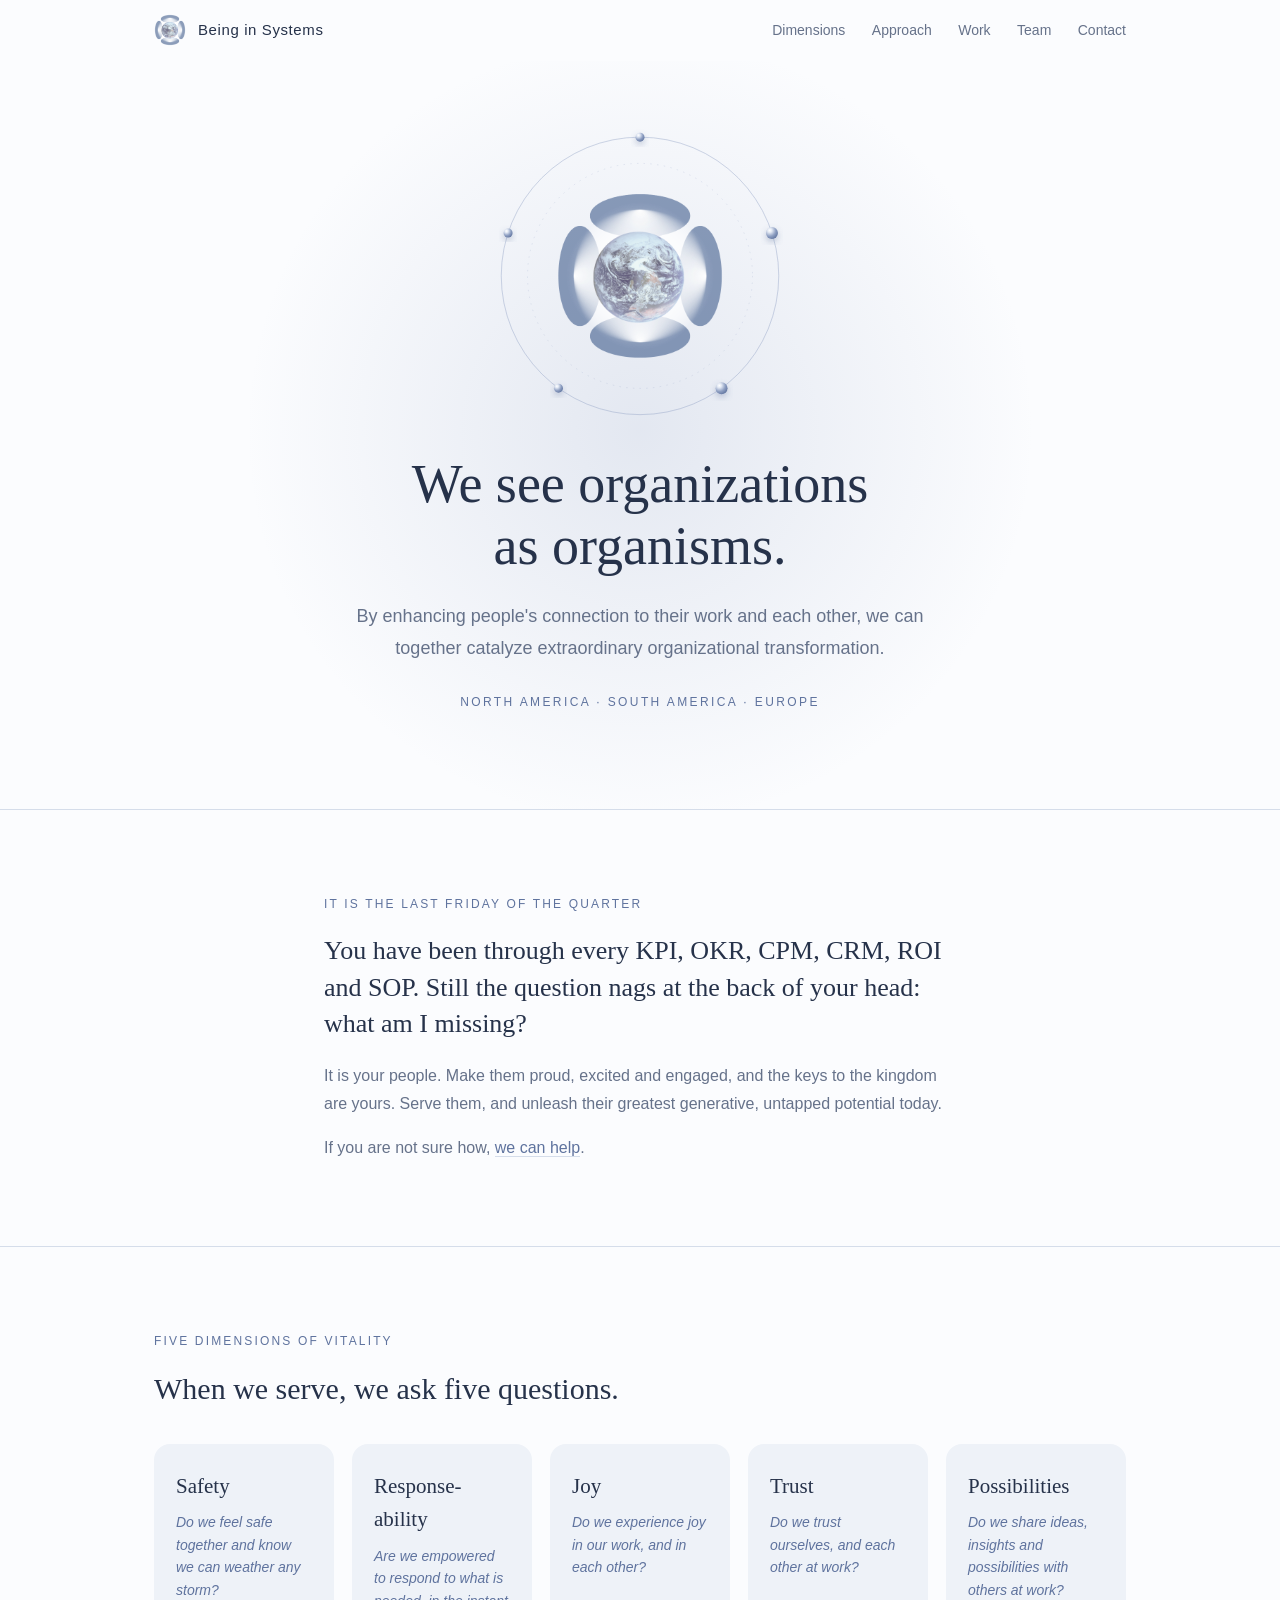
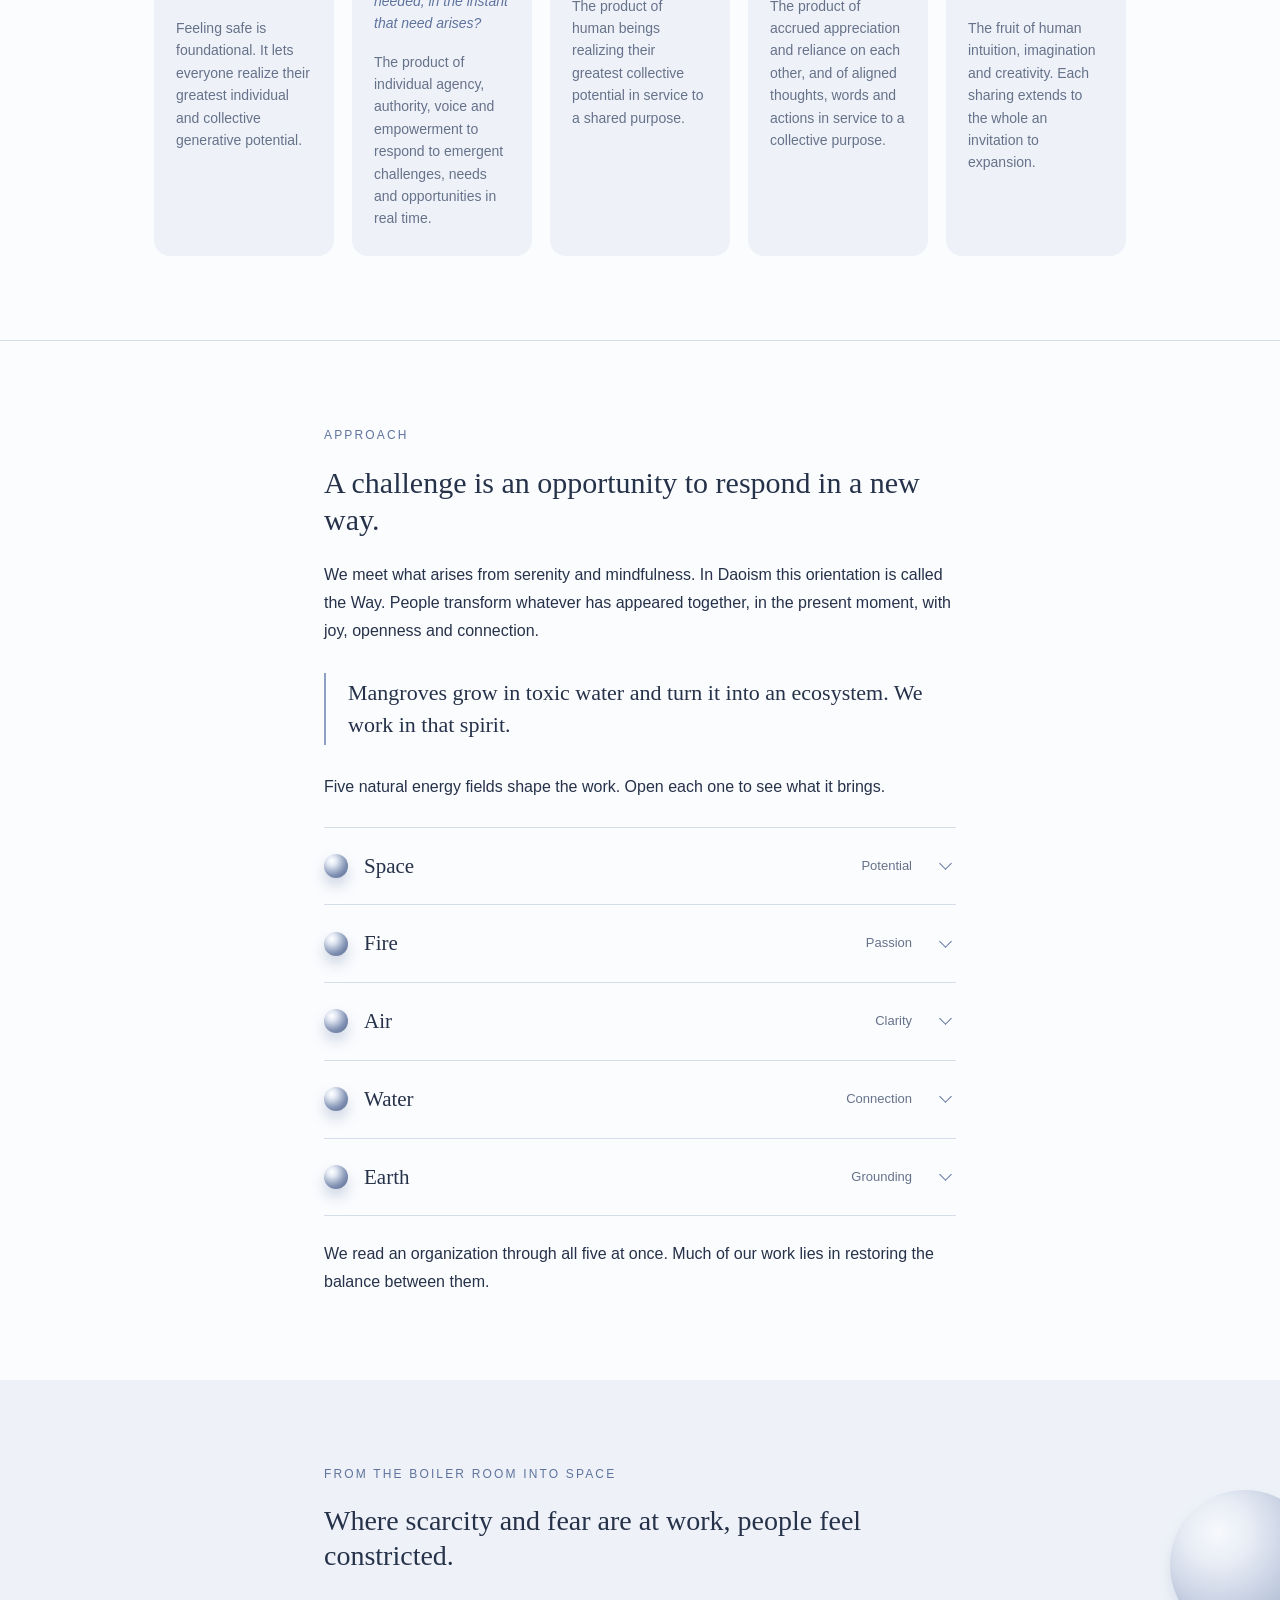
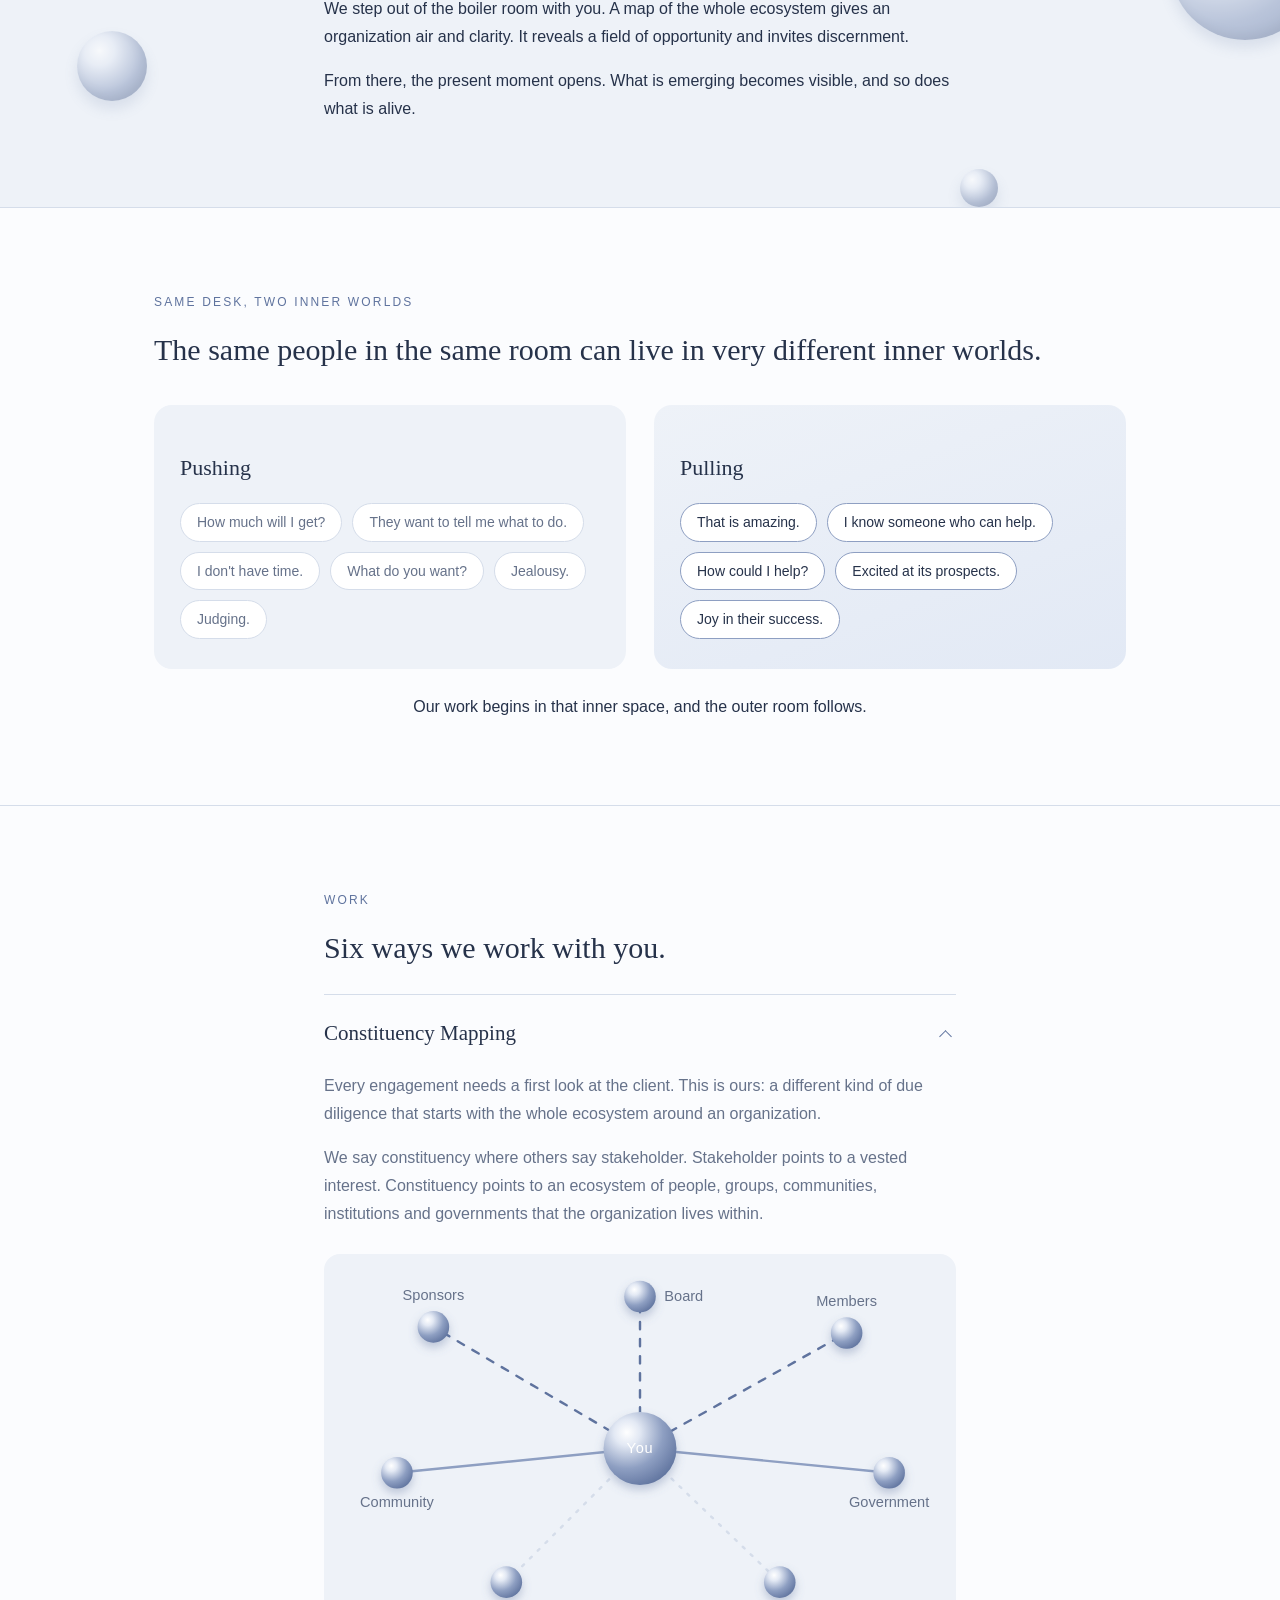
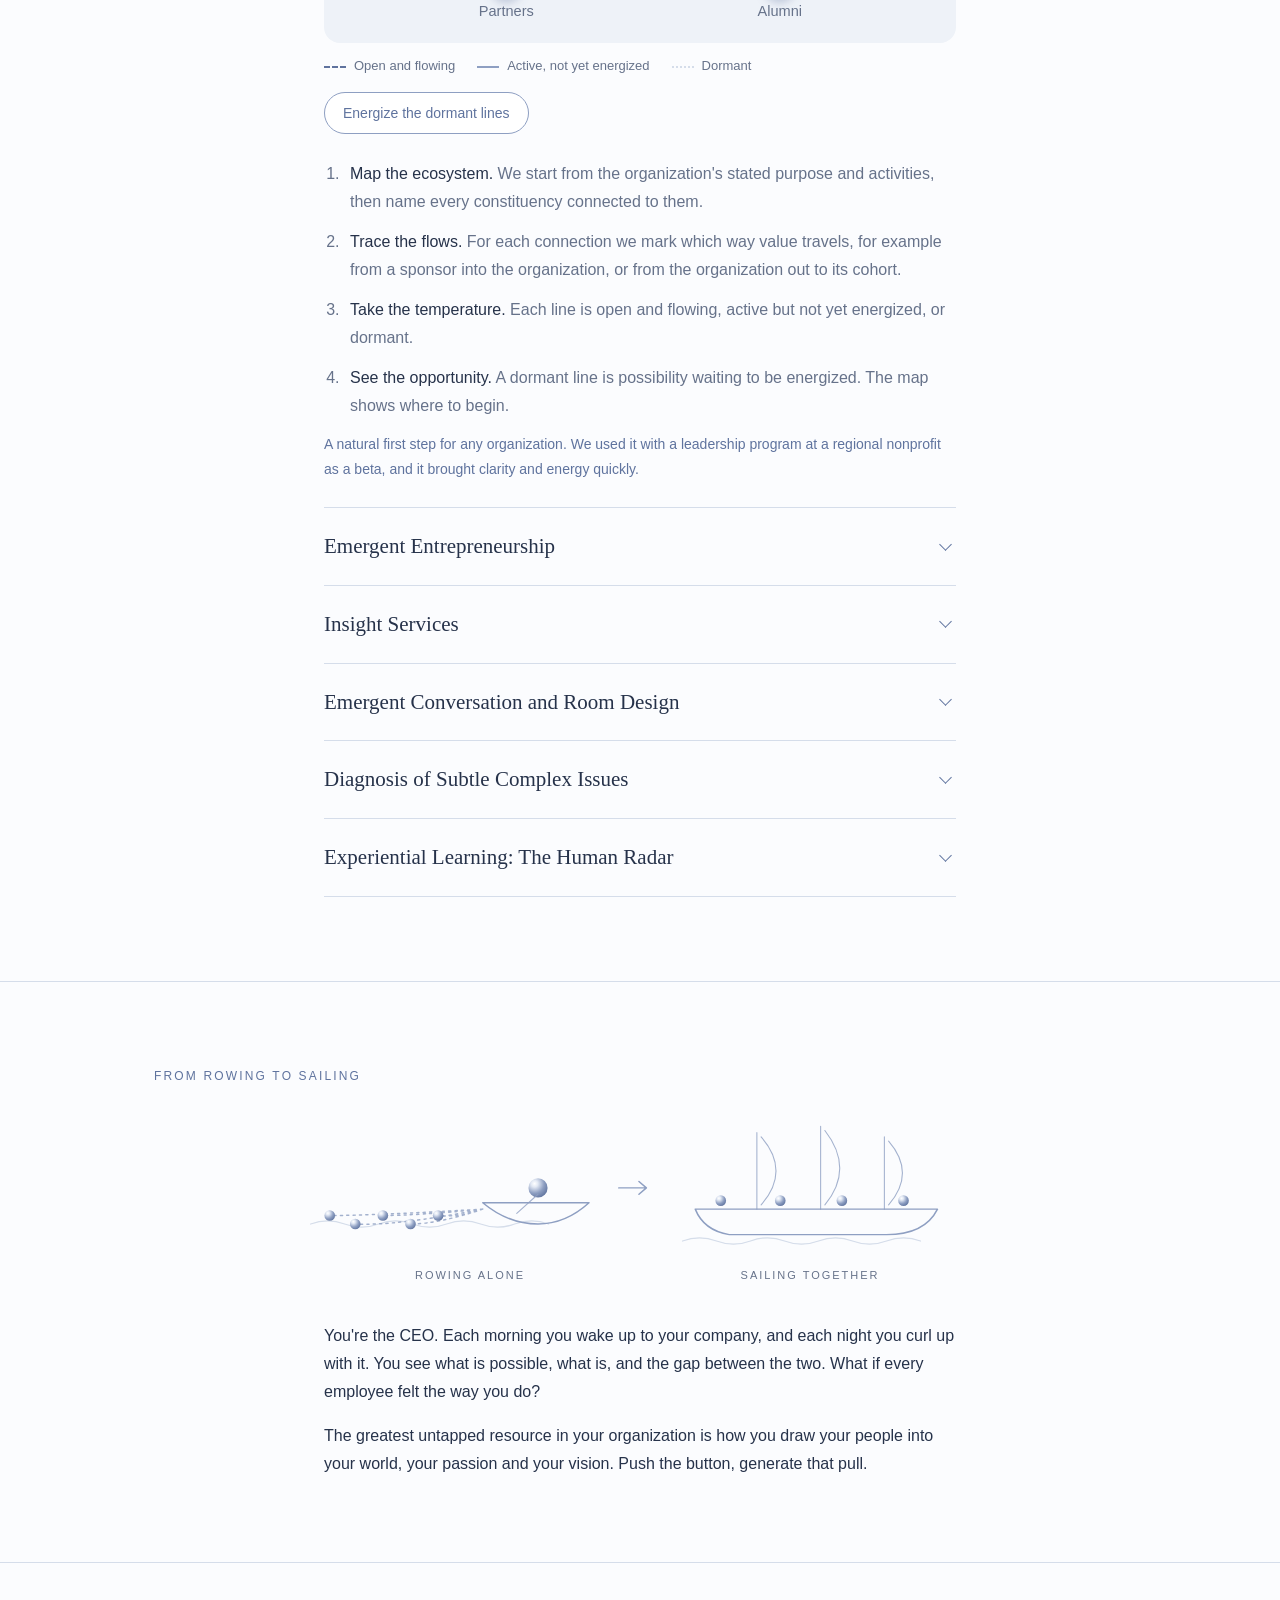
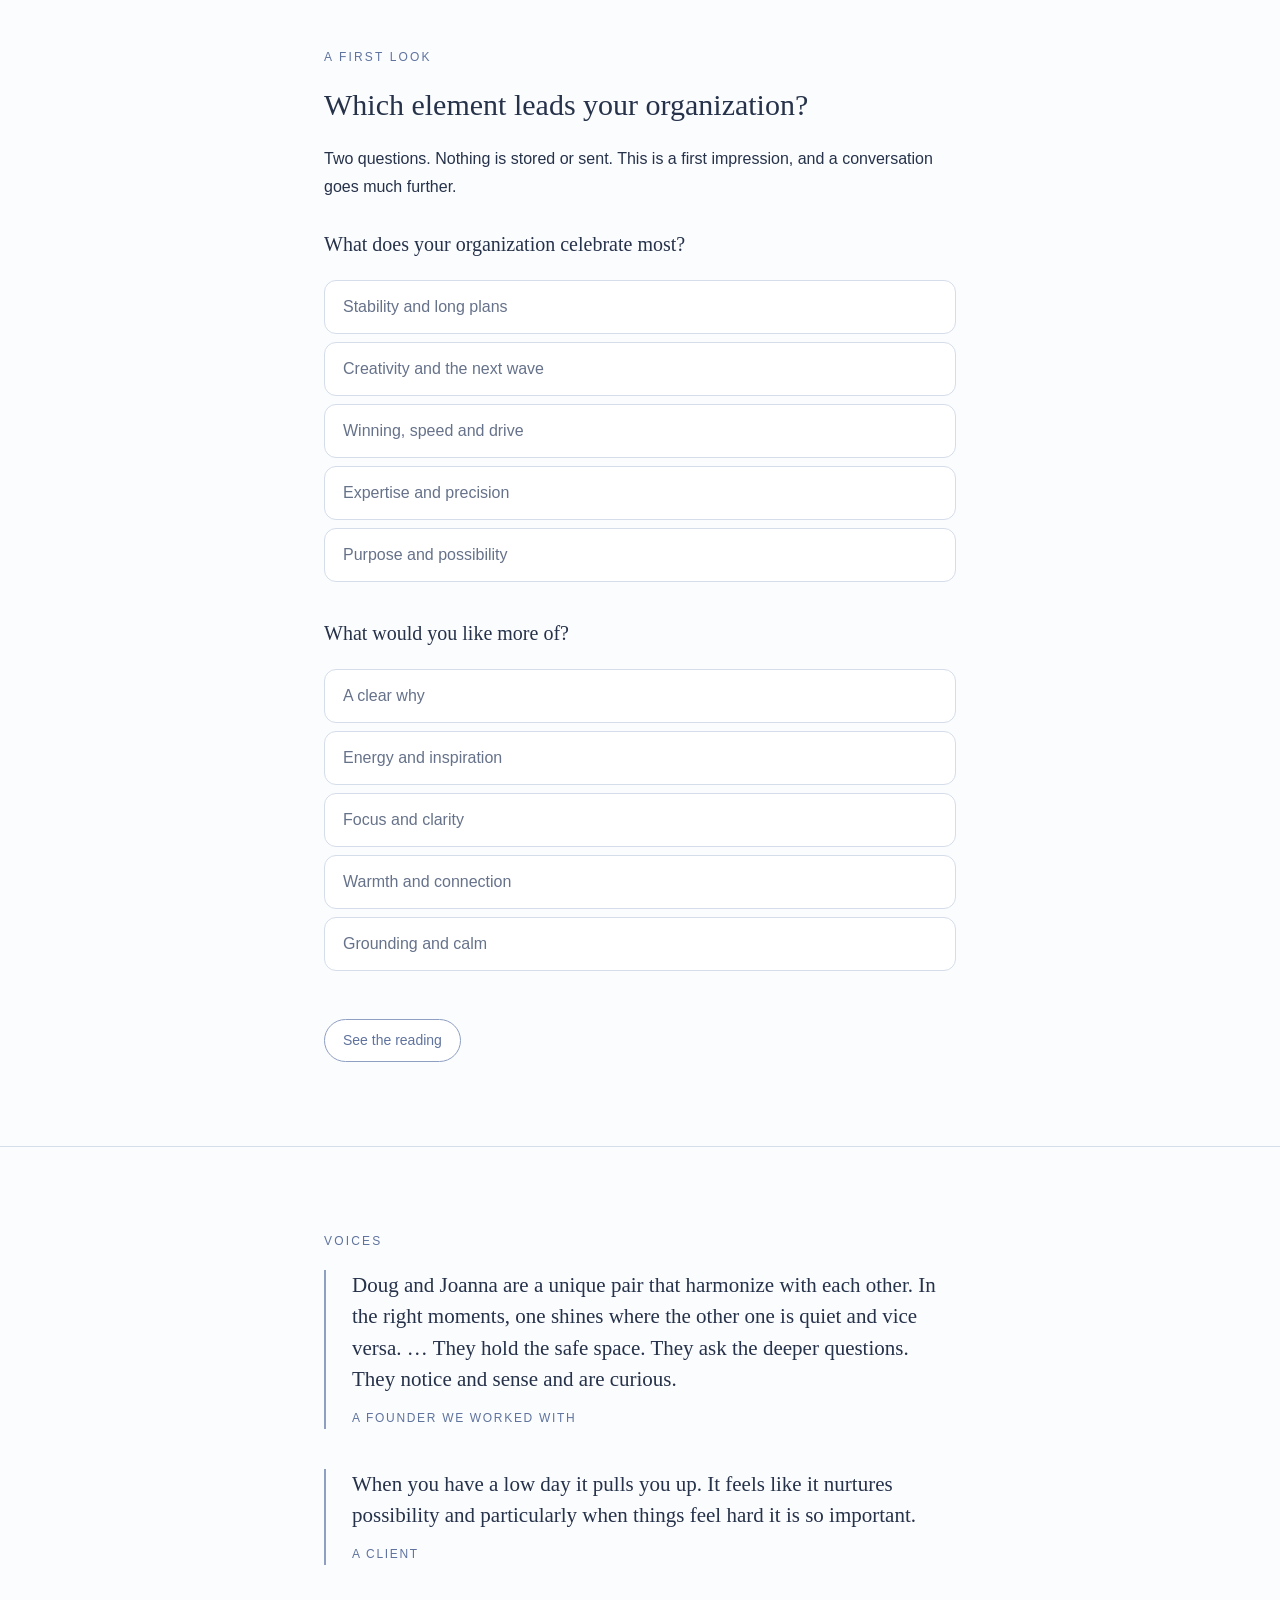
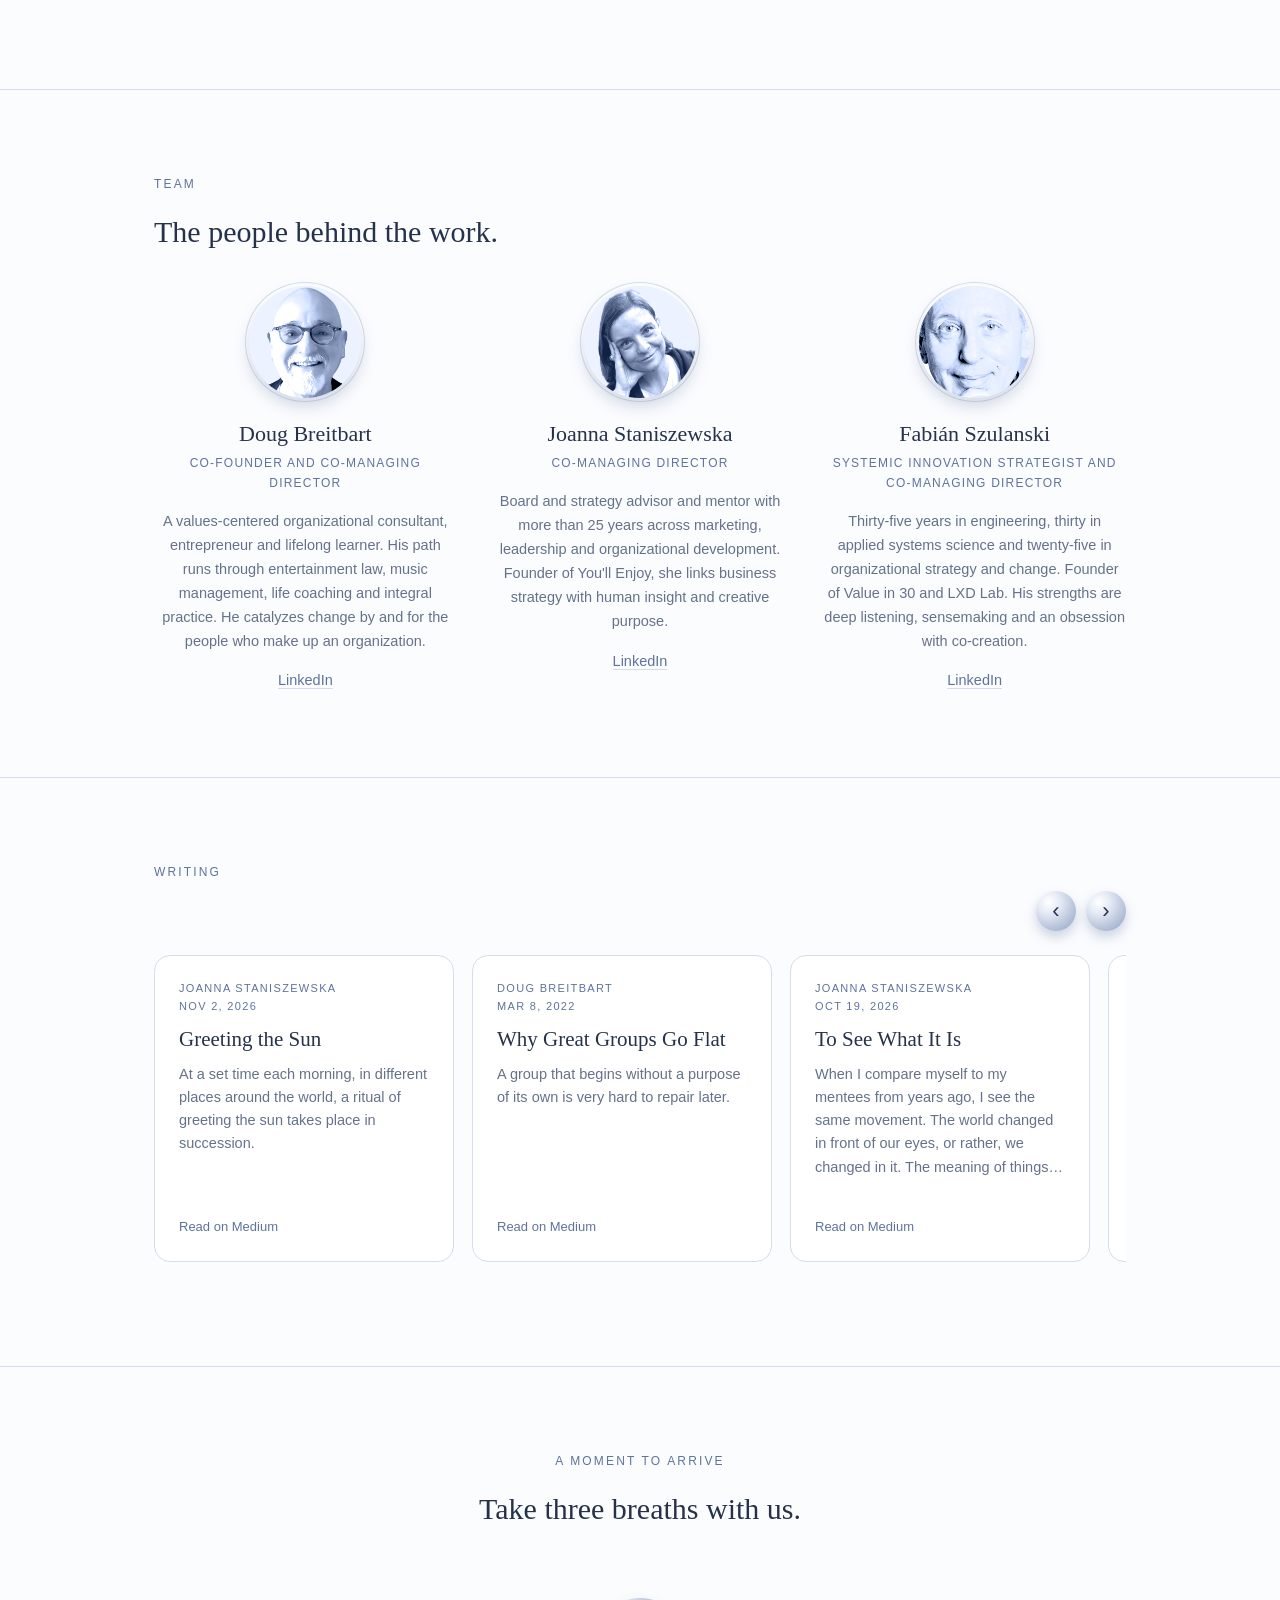
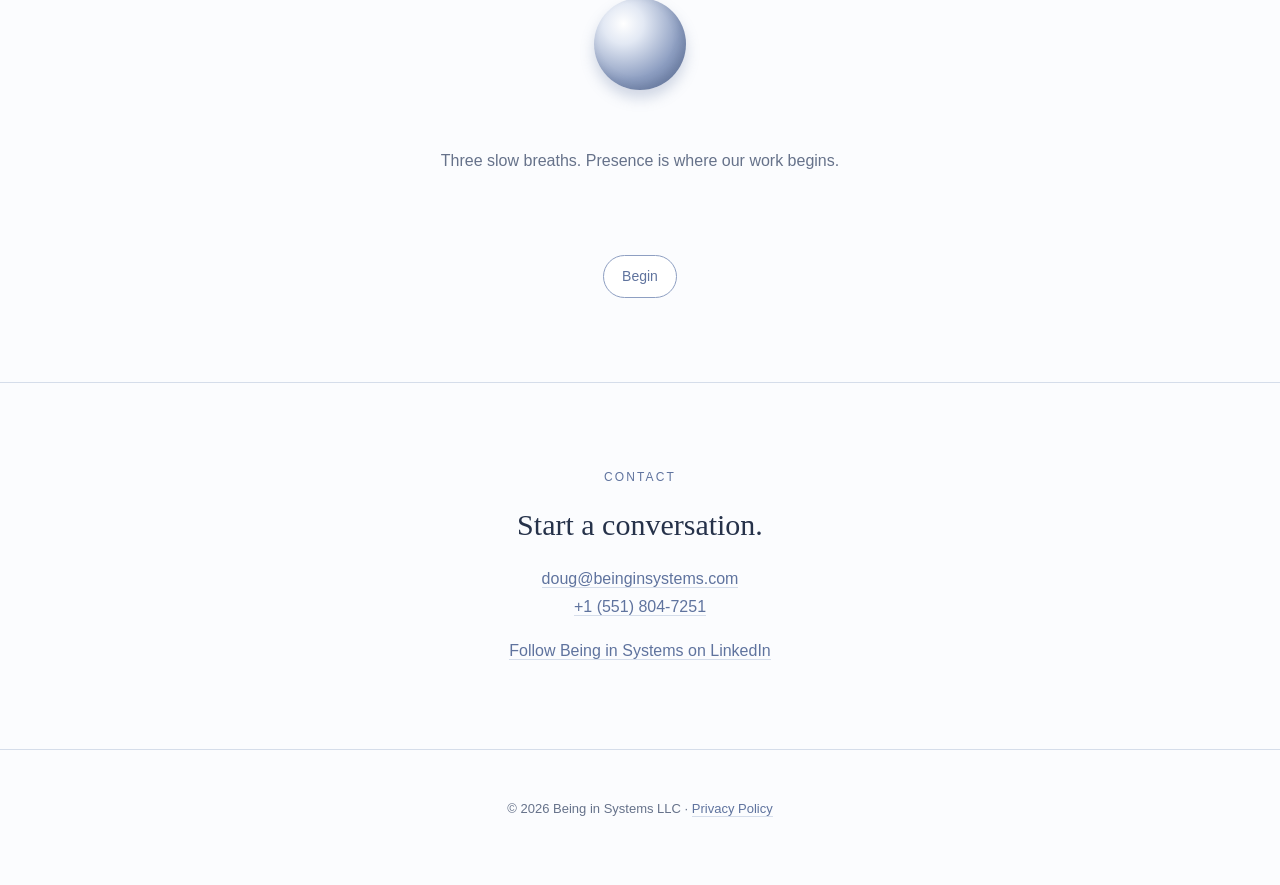
==== index.html @ 4a226ea2 "Add Being in Systems website concept (November 2026) Co-Authored-By: Claude Sonnet 5.5 <noreply@anth" ====
<!DOCTYPE html>
<html lang="en">
<head>
  <meta charset="UTF-8" />
  <meta name="viewport" content="width=device-width, initial-scale=1.0" />
  <title>Being in Systems</title>
  <meta name="description" content="We see organizations as organisms. Being in Systems works with them from the inside out." />
  <link rel="icon" href="bis_globe.png" />
  <link rel="stylesheet" href="style.css" />
  <script>document.documentElement.classList.add('js');</script>
</head>
<body>
<svg width="0" height="0" style="position:absolute" aria-hidden="true" focusable="false">
  <defs>
    <radialGradient id="sph" cx="32%" cy="28%" r="80%">
      <stop offset="0" stop-color="#FFFFFF"/><stop offset=".22" stop-color="#E3E9F4"/>
      <stop offset=".62" stop-color="#8E9FC2"/><stop offset="1" stop-color="#5F739E"/>
    </radialGradient>
    <filter id="sh" x="-40%" y="-40%" width="180%" height="190%">
      <feDropShadow dx="0" dy="4" stdDeviation="4" flood-color="#5F739E" flood-opacity=".35"/>
    </filter>
  </defs>
</svg>

<header>
  <div class="wrap">
    <a class="brand" href="#top"><img src="bis_globe.png" alt="" />Being in Systems</a>
    <nav>
      <a href="#dimensions">Dimensions</a>
      <a href="#approach">Approach</a>
      <a href="#work">Work</a>
      <a href="#team">Team</a>
      <a href="#contact">Contact</a>
    </nav>
  </div>
</header>

<main id="top">

  <!-- HERO -->
  <div class="hero">
    <div class="hero-art" data-speed="-0.14" aria-hidden="true">
      <svg class="orbit" viewBox="0 0 400 400">
        <circle cx="200" cy="200" r="185" class="orbit-line"/>
        <circle cx="200" cy="200" r="150" class="orbit-line faint"/>
        <g class="orbit-dots">
          <circle cx="200" cy="15"  r="6"/>
          <circle cx="375.9" cy="142.8" r="8"/>
          <circle cx="308.7" cy="349.7" r="8"/>
          <circle cx="91.3"  cy="349.7" r="6"/>
          <circle cx="24.1"  cy="142.8" r="6"/>
        </g>
      </svg>
      <img class="globe" src="bis_globe.png" alt="Being in Systems globe logo" />
    </div>
    <div class="wrap">
      <h1>We see organizations<br />as organisms.</h1>
      <p class="lead">By enhancing people's connection to their work and each other, we can together catalyze extraordinary organizational transformation.</p>
      <p class="geo">North America &middot; South America &middot; Europe</p>
    </div>
  </div>

  <!-- PROVOCATION -->
  <section id="friday" class="prov"><div class="wrap">
    <span class="label">It is the last Friday of the quarter</span>
    <p class="big">You have been through every KPI, OKR, CPM, CRM, ROI and SOP. Still the question nags at the back of your head: what am I missing?</p>
    <p>It is your people. Make them proud, excited and engaged, and the keys to the kingdom are yours. Serve them, and unleash their greatest generative, untapped potential today.</p>
    <p>If you are not sure how, <a href="#contact">we can help</a>.</p>
  </div></section>

  <!-- DIMENSIONS -->
  <section id="dimensions"><div class="wrap wide">
    <span class="label">Five dimensions of vitality</span>
    <h2>When we serve, we ask five questions.</h2>
    <div class="dims">
      <article class="dim reveal">
        <h3>Safety</h3>
        <p class="q">Do we feel safe together and know we can weather any storm?</p>
        <p>Feeling safe is foundational. It lets everyone realize their greatest individual and collective generative potential.</p>
      </article>
      <article class="dim reveal">
        <h3>Response-ability</h3>
        <p class="q">Are we empowered to respond to what is needed, in the instant that need arises?</p>
        <p>The product of individual agency, authority, voice and empowerment to respond to emergent challenges, needs and opportunities in real time.</p>
      </article>
      <article class="dim reveal">
        <h3>Joy</h3>
        <p class="q">Do we experience joy in our work, and in each other?</p>
        <p>The product of human beings realizing their greatest collective potential in service to a shared purpose.</p>
      </article>
      <article class="dim reveal">
        <h3>Trust</h3>
        <p class="q">Do we trust ourselves, and each other at work?</p>
        <p>The product of accrued appreciation and reliance on each other, and of aligned thoughts, words and actions in service to a collective purpose.</p>
      </article>
      <article class="dim reveal">
        <h3>Possibilities</h3>
        <p class="q">Do we share ideas, insights and possibilities with others at work?</p>
        <p>The fruit of human intuition, imagination and creativity. Each sharing extends to the whole an invitation to expansion.</p>
      </article>
    </div>
  </div></section>

  <!-- APPROACH -->
  <section id="approach"><div class="wrap">
    <span class="label">Approach</span>
    <h2>A challenge is an opportunity to respond in a new way.</h2>
    <p>We meet what arises from serenity and mindfulness. In Daoism this orientation is called the Way. People transform whatever has appeared together, in the present moment, with joy, openness and connection.</p>
    <blockquote class="pull">Mangroves grow in toxic water and turn it into an ecosystem. We work in that spirit.</blockquote>
    <p>Five natural energy fields shape the work. Open each one to see what it brings.</p>
<div class="acc el reveal">
      <details name="elements">
        <summary><span class="orb sm" aria-hidden="true"></span><span>Space</span><em>Potential</em></summary>
        <div class="body"><p>The field where something new can appear. Space holds purpose, meaning and emergence. It asks why the organization exists and what wants to come next.</p><p class="out"><b>Out of balance.</b> When Space is missing, success is measured by growth and stability alone, and the organization has little sense of why it does what it does.</p></div>
      </details>
      <details name="elements">
        <summary><span class="orb sm" aria-hidden="true"></span><span>Fire</span><em>Passion</em></summary>
        <div class="body"><p>Agency, voice and the energy to act. Fire awakens people to their own value and generative potential. It inspires and never imposes.</p><p class="out"><b>Out of balance.</b> Without Fire, energy lives in individual careers and the whole stays cold. Too much Fire burns people out within a few years.</p></div>
      </details>
      <details name="elements">
        <summary><span class="orb sm" aria-hidden="true"></span><span>Air</span><em>Clarity</em></summary>
        <div class="body"><p>Structure, focus and thought. Air gives shape to what Fire brings, through numbers, agreements and clear communication.</p><p class="out"><b>Out of balance.</b> Air alone turns cold. The expertise is strong, yet few people feel drawn to it. Without Air, intensity has no focus.</p></div>
      </details>
      <details name="elements">
        <summary><span class="orb sm" aria-hidden="true"></span><span>Water</span><em>Connection</em></summary>
        <div class="body"><p>Trust, feeling and adaptability. Water lets people let go, and lets an organization take the shape the moment asks for.</p><p class="out"><b>Out of balance.</b> Without containment, Water rides one wave after another. When it freezes, people stay loyal out of habit and the connection is gone.</p></div>
      </details>
      <details name="elements">
        <summary><span class="orb sm" aria-hidden="true"></span><span>Earth</span><em>Grounding</em></summary>
        <div class="body"><p>Safety, stability and generosity. Earth is the structure that holds, so that people can rest and create.</p><p class="out"><b>Out of balance.</b> Too much Earth keeps a structure running long after anyone has asked whether it still serves.</p></div>
      </details>
    </div>
    <p class="after">We read an organization through all five at once. Much of our work lies in restoring the balance between them.</p>
  </div></section>

  <!-- SPACE -->
  <section id="space" class="band">
    <span class="orb drift d1" data-speed="0.22" aria-hidden="true"></span>
    <span class="orb drift d2" data-speed="-0.12" aria-hidden="true"></span>
    <span class="orb drift d3" data-speed="0.32" aria-hidden="true"></span>
    <div class="wrap">
    <span class="label">From the boiler room into space</span>
    <h2>Where scarcity and fear are at work, people feel constricted.</h2>
    <p>We step out of the boiler room with you. A map of the whole ecosystem gives an organization air and clarity. It reveals a field of opportunity and invites discernment.</p>
    <p>From there, the present moment opens. What is emerging becomes visible, and so does what is alive.</p>
  </div></section>

  <!-- INNER WORLDS -->
  <section id="inner"><div class="wrap wide">
    <span class="label">Same desk, two inner worlds</span>
    <h2>The same people in the same room can live in very different inner worlds.</h2>
    <div class="duo">
      <div class="side">
        <h3>Pushing</h3>
        <ul class="bubbles">
          <li>How much will I get?</li><li>They want to tell me what to do.</li><li>I don't have time.</li>
          <li>What do you want?</li><li>Jealousy.</li><li>Judging.</li>
        </ul>
      </div>
      <div class="side pull-side">
        <h3>Pulling</h3>
        <ul class="bubbles">
          <li>That is amazing.</li><li>I know someone who can help.</li><li>How could I help?</li>
          <li>Excited at its prospects.</li><li>Joy in their success.</li>
        </ul>
      </div>
    </div>
    <p class="after center">Our work begins in that inner space, and the outer room follows.</p>
  </div></section>

  <!-- WORK -->
  <section id="work"><div class="wrap">
    <span class="label">Work</span>
    <h2>Six ways we work with you.</h2>

    <div class="acc">
      <details open>
        <summary>Constituency Mapping</summary>
        <div class="body">
          <p>Every engagement needs a first look at the client. This is ours: a different kind of due diligence that starts with the whole ecosystem around an organization.</p>
          <p>We say constituency where others say stakeholder. Stakeholder points to a vested interest. Constituency points to an ecosystem of people, groups, communities, institutions and governments that the organization lives within.</p>

          <figure class="map" id="map">
            <svg viewBox="0 0 520 320" role="img" aria-label="Constituency map: an organization at the center with flowing, active and dormant connections to its constituencies">
              <g class="m-lines">
                <line class="flow"    x1="260" y1="160" x2="90"  y2="60"/>
                <line class="flow"    x1="260" y1="160" x2="430" y2="65"/>
                <line class="active"  x1="260" y1="160" x2="60"  y2="180"/>
                <line class="active"  x1="260" y1="160" x2="465" y2="180"/>
                <line class="dormant" x1="260" y1="160" x2="150" y2="270"/>
                <line class="dormant" x1="260" y1="160" x2="375" y2="270"/>
                <line class="flow"    x1="260" y1="160" x2="260" y2="35"/>
              </g>
              <g class="m-nodes">
                <circle cx="90" cy="60" r="13"/><circle cx="430" cy="65" r="13"/>
                <circle cx="60" cy="180" r="13"/><circle cx="465" cy="180" r="13"/>
                <circle cx="150" cy="270" r="13"/><circle cx="375" cy="270" r="13"/>
                <circle cx="260" cy="35" r="13"/>
              </g>
              <g class="m-labels">
                <text x="90"  y="38"  text-anchor="middle">Sponsors</text>
                <text x="430" y="43"  text-anchor="middle">Members</text>
                <text x="60"  y="208" text-anchor="middle">Community</text>
                <text x="465" y="208" text-anchor="middle">Government</text>
                <text x="150" y="298" text-anchor="middle">Partners</text>
                <text x="375" y="298" text-anchor="middle">Alumni</text>
                <text x="280" y="39"  text-anchor="start">Board</text>
              </g>
              <circle class="m-core" cx="260" cy="160" r="30"/>
              <text class="m-core-label" x="260" y="164" text-anchor="middle">You</text>
            </svg>
            <figcaption>
              <span><i class="k flow"></i>Open and flowing</span>
              <span><i class="k active"></i>Active, not yet energized</span>
              <span><i class="k dormant"></i>Dormant</span>
            </figcaption>
            <button class="pill" type="button" aria-pressed="false">Energize the dormant lines</button>
          </figure>

          <ol class="steps">
            <li><b>Map the ecosystem.</b> We start from the organization's stated purpose and activities, then name every constituency connected to them.</li>
            <li><b>Trace the flows.</b> For each connection we mark which way value travels, for example from a sponsor into the organization, or from the organization out to its cohort.</li>
            <li><b>Take the temperature.</b> Each line is open and flowing, active but not yet energized, or dormant.</li>
            <li><b>See the opportunity.</b> A dormant line is possibility waiting to be energized. The map shows where to begin.</li>
          </ol>
          <p class="for">A natural first step for any organization. We used it with a leadership program at a regional nonprofit as a beta, and it brought clarity and energy quickly.</p>
        </div>
      </details>

      <details>
        <summary>Emergent Entrepreneurship</summary>
        <div class="body">
          <p>Building something new, without a blueprint. We start from what is present in the room and let the venture take shape as real needs arise.</p>
          <p>Purpose becomes clear as the founding group discovers it together. Structure, agreements and offerings arrive when the venture needs them. Decisions are made by consent, and the connection between the people co-creating is part of the work.</p>
          <p class="for">For start-ups, partnerships forming around a shared idea, and venture teams or incubators inside larger organizations.</p>
        </div>
      </details>

      <details>
        <summary>Insight Services</summary>
        <div class="body">
          <p>Insight is the act of seeing into what is. We spend time with your people and listen to their experience and to what they have noticed but not been asked about.</p>
          <p>From that we offer senior leaders a reading: where connection flows, where it is constrained, and how that shapes what the organization can do. You receive a diagnosis and the questions it opens. What follows is yours to design, from the culture, relationships and resources already present.</p>
          <p class="for">For senior leaders and organizational development teams.</p>
        </div>
      </details>

      <details>
        <summary>Emergent Conversation and Room Design</summary>
        <div class="body">
          <p>Some conversations only happen when the conditions are right. We build a container with you, a set of conditions in which the questions that matter most to the people present can come into the open.</p>
          <p>We develop the invitation together, a space holder holds each session, and a conversation with you follows each gathering. In one engagement with a global engineering firm, participants from operating units in more than 100 countries decided on their own to keep meeting, each bringing a colleague to the next gathering.</p>
          <p class="for">For leaders convening teams, programs or communities.</p>
        </div>
      </details>

      <details>
        <summary>Diagnosis of Subtle Complex Issues</summary>
        <div class="body">
          <p>We work where organizational structure meets human awareness. The organization is considered a living organism, and we look at how Space, Fire, Air, Water and Earth are expressed in a leader, a team or the whole.</p>
          <p>Where one field is over or under expressed, another can balance it. The resulting action plan is written in plain business language.</p>
        </div>
      </details>

      <details>
        <summary>Experiential Learning: The Human Radar</summary>
        <div class="body">
          <p>A five-day immersive program for leaders, one four-hour module per day, built on games, role play and shared inquiry. It widens perception of the opportunity field, strengthens relational intelligence and turns insight into tangible change.</p>
          <p class="for">Designed first for academic leaders and adaptable to other leadership groups.</p>
        </div>
      </details>
    </div>
  </div></section>

  <!-- SAILING -->
  <section id="sailing"><div class="wrap wide">
    <span class="label">From rowing to sailing</span>
    <figure class="ship reveal">
      <svg viewBox="0 0 640 150" role="img" aria-label="One person rowing and towing others, then a crew sailing together">
        <g class="sea"><path d="M10 112 q16 -6 32 0 t32 0 t32 0 t32 0 t32 0 t32 0 t32 0"/><path d="M360 128 q16 -6 32 0 t32 0 t32 0 t32 0 t32 0 t32 0 t32 0"/></g>
        <g class="bob">
          <path class="line" d="M172 92 Q196 112 224 112 Q250 112 272 92 Z"/>
          <circle cx="224" cy="78" r="9" class="o"/>
          <line class="line thin" x1="224" y1="84" x2="204" y2="102"/>
          <path class="line dot" d="M172 98 Q150 106 130 104 M172 98 Q130 112 104 112 M172 98 Q110 104 78 104 M172 98 Q90 114 52 112 M172 98 Q70 104 28 104"/>
          <g><circle cx="130" cy="104" r="5" class="o"/><circle cx="104" cy="112" r="5" class="o"/><circle cx="78" cy="104" r="5" class="o"/><circle cx="52" cy="112" r="5" class="o"/><circle cx="28" cy="104" r="5" class="o"/></g>
        </g>
        <path class="line arrow" d="M300 78 h26 m-7 -6 l7 6 l-7 6"/>
        <g class="bob b2">
          <path class="line" d="M372 98 L600 98 Q588 122 552 122 L404 122 Q380 118 372 98 Z"/>
          <path class="line thin" d="M430 98 V26 M490 98 V20 M550 98 V30"/>
          <path class="line thin" d="M434 30 Q462 62 434 94 M494 24 Q522 60 494 94 M554 34 Q580 64 554 94"/>
          <g><circle cx="396" cy="90" r="5" class="o"/><circle cx="452" cy="90" r="5" class="o"/><circle cx="510" cy="90" r="5" class="o"/><circle cx="568" cy="90" r="5" class="o"/></g>
        </g>
      </svg>
      <figcaption><span>Rowing alone</span><span>Sailing together</span></figcaption>
    </figure>
    <div class="wrap narrow">
      <p>You're the CEO. Each morning you wake up to your company, and each night you curl up with it. You see what is possible, what is, and the gap between the two. What if every employee felt the way you do?</p>
      <p>The greatest untapped resource in your organization is how you draw your people into your world, your passion and your vision. Push the button, generate that pull.</p>
    </div>
  </div></section>

  <!-- QUIZ -->
  <section id="quiz"><div class="wrap">
    <span class="label">A first look</span>
    <h2>Which element leads your organization?</h2>
    <p>Two questions. Nothing is stored or sent. This is a first impression, and a conversation goes much further.</p>
    <form id="q" class="quiz">
      <fieldset><legend>What does your organization celebrate most?</legend>
        <label><input type="radio" name="lead" value="earth" /><span>Stability and long plans</span></label>
        <label><input type="radio" name="lead" value="water" /><span>Creativity and the next wave</span></label>
        <label><input type="radio" name="lead" value="fire" /><span>Winning, speed and drive</span></label>
        <label><input type="radio" name="lead" value="air" /><span>Expertise and precision</span></label>
        <label><input type="radio" name="lead" value="space" /><span>Purpose and possibility</span></label>
      </fieldset>
      <fieldset><legend>What would you like more of?</legend>
        <label><input type="radio" name="want" value="space" /><span>A clear why</span></label>
        <label><input type="radio" name="want" value="fire" /><span>Energy and inspiration</span></label>
        <label><input type="radio" name="want" value="air" /><span>Focus and clarity</span></label>
        <label><input type="radio" name="want" value="water" /><span>Warmth and connection</span></label>
        <label><input type="radio" name="want" value="earth" /><span>Grounding and calm</span></label>
      </fieldset>
      <button class="pill show" type="submit">See the reading</button>
    </form>
    <div class="result" id="result" hidden aria-live="polite"></div>
  </div></section>

  <!-- VOICES -->
  <section id="voices"><div class="wrap">
    <span class="label">Voices</span>
    <figure class="voice reveal">
      <blockquote>Doug and Joanna are a unique pair that harmonize with each other. In the right moments, one shines where the other one is quiet and vice versa. &hellip; They hold the safe space. They ask the deeper questions. They notice and sense and are curious.</blockquote>
      <figcaption>A founder we worked with</figcaption>
    </figure>
    <figure class="voice reveal">
      <blockquote>When you have a low day it pulls you up. It feels like it nurtures possibility and particularly when things feel hard it is so important.</blockquote>
      <figcaption>A client</figcaption>
    </figure>
  </div></section>

  <!-- TEAM -->
  <section id="team"><div class="wrap wide">
    <span class="label">Team</span>
    <h2>The people behind the work.</h2>
    <div class="team">
      <article class="person reveal">
        <span class="ph"><img src="img/doug.png" width="112" height="112" alt="Doug Breitbart" /></span>
        <h3>Doug Breitbart</h3>
        <p class="role">Co-Founder and Co-Managing Director</p>
        <p>A values-centered organizational consultant, entrepreneur and lifelong learner. His path runs through entertainment law, music management, life coaching and integral practice. He catalyzes change by and for the people who make up an organization.</p>
        <p><a href="https://www.linkedin.com/in/dougbreitbart/" target="_blank" rel="noopener">LinkedIn</a></p>
      </article>
      <article class="person reveal">
        <span class="ph light"><img src="img/joanna.png" width="112" height="112" alt="Joanna Staniszewska" /></span>
        <h3>Joanna Staniszewska</h3>
        <p class="role">Co-Managing Director</p>
        <p>Board and strategy advisor and mentor with more than 25 years across marketing, leadership and organizational development. Founder of You'll Enjoy, she links business strategy with human insight and creative purpose.</p>
        <p><a href="https://www.linkedin.com/in/joannastaniszewska" target="_blank" rel="noopener">LinkedIn</a></p>
      </article>
      <article class="person reveal">
        <span class="ph"><img src="img/fabian.jpg" width="112" height="112" alt="Fabián Szulanski" /></span>
        <h3>Fabián Szulanski</h3>
        <p class="role">Systemic Innovation Strategist and Co-Managing Director</p>
        <p>Thirty-five years in engineering, thirty in applied systems science and twenty-five in organizational strategy and change. Founder of Value in 30 and LXD Lab. His strengths are deep listening, sensemaking and an obsession with co-creation.</p>
        <p><a href="https://www.linkedin.com/in/fabianszulanski/" target="_blank" rel="noopener">LinkedIn</a></p>
      </article>
    </div>
  </div></section>

  <!-- WRITING -->
  <section id="writing"><div class="wrap wide">
    <span class="label">Writing</span>
    <div class="rail-wrap">
      <button class="rail-btn prev" type="button" aria-label="Previous articles">&#8249;</button>
      <ul class="rail" tabindex="0" aria-label="Articles">
        <li class="card"><a href="https://medium.com/@j.staniszewska/greeting-the-sun-1b716b4ad941" target="_blank" rel="noopener">
          <small>Joanna Staniszewska<br />Nov 2, 2026</small><b>Greeting the Sun</b><span>At a set time each morning, in different places around the world, a ritual of greeting the sun takes place in succession.</span><em>Read on Medium</em></a></li>
        <li class="card"><a href="https://medium.com/@dbreitbart/why-great-groups-go-flat-6d8cc6883a7" target="_blank" rel="noopener">
          <small>Doug Breitbart<br />Mar 8, 2022</small><b>Why Great Groups Go Flat</b><span>A group that begins without a purpose of its own is very hard to repair later.</span><em>Read on Medium</em></a></li>
        <li class="card"><a href="https://medium.com/@j.staniszewska/to-see-what-it-is-adb25ca65de3" target="_blank" rel="noopener">
          <small>Joanna Staniszewska<br />Oct 19, 2026</small><b>To See What It Is</b><span>When I compare myself to my mentees from years ago, I see the same movement. The world changed in front of our eyes, or rather, we changed in it. The meaning of things shifted.</span><em>Read on Medium</em></a></li>
        <li class="card"><a href="https://medium.com/@j.staniszewska/a-dynamic-person-in-a-fast-changing-environment-79563a211479" target="_blank" rel="noopener">
          <small>Joanna Staniszewska<br />Sep 28, 2026</small><b>A dynamic person in a fast-changing environment</b><span>I dove back recently into a place I had not been in a long time: the corporate world of tech. The hive was organized around chat. Hundreds of people moving through one project.</span><em>Read on Medium</em></a></li>
        <li class="card"><a href="https://medium.com/@j.staniszewska/fear-your-fear-dd9cc551811e" target="_blank" rel="noopener">
          <small>Joanna Staniszewska<br />Sep 13, 2026</small><b>Fear Your Fear</b><span>Fear is one of our basic emotions. It reaches into the future. It anticipates what may happen before anything has actually happened. Sometimes it has good reasons.</span><em>Read on Medium</em></a></li>
        <li class="card"><a href="https://medium.com/@j.staniszewska/the-space-in-the-emergency-backpack-6636fa4cd22d" target="_blank" rel="noopener">
          <small>Joanna Staniszewska<br />Sep 6, 2026</small><b>The Space in the Emergency Backpack</b><span>Today I went to a Civil Protection Workshop organized by the Polish Red Cross. For various reasons, I stayed for one hour. The workshop lasted six.</span><em>Read on Medium</em></a></li>
        <li class="card more"><a href="https://medium.com/@j.staniszewska" target="_blank" rel="noopener"><b>More on Medium</b><em>Visit the profile</em></a></li>
      </ul>
      <button class="rail-btn next" type="button" aria-label="Next articles">&#8250;</button>
    </div>
  </div></section>

  <!-- ARRIVE -->
  <section id="arrive"><div class="wrap center">
    <span class="label">A moment to arrive</span>
    <h2>Take three breaths with us.</h2>
    <div class="breath" id="breath">
      <div class="stage"><span class="orb big" aria-hidden="true"></span></div>
      <p class="breath-text" aria-live="polite">Three slow breaths. Presence is where our work begins.</p>
    </div>
    <button class="pill" id="breath-btn" type="button">Begin</button>
  </div></section>

  <!-- CONTACT -->
  <section id="contact"><div class="wrap center">
    <span class="label">Contact</span>
    <h2>Start a conversation.</h2>
    <p><a href="mailto:doug@beinginsystems.com">doug@beinginsystems.com</a><br /><a href="tel:+15518047251">+1 (551) 804-7251</a></p>
    <p><a href="https://www.linkedin.com/company/103021717" target="_blank" rel="noopener">Follow Being in Systems on LinkedIn</a></p>
  </div></section>
</main>

<footer><div class="wrap">&copy; 2026 Being in Systems LLC &middot; <a href="privacy-policy.html">Privacy Policy</a></div></footer>

<script>
(function () {
  var els = document.querySelectorAll('.reveal');
  if (!('IntersectionObserver' in window)) { els.forEach(function (e) { e.classList.add('in'); }); return; }
  var io = new IntersectionObserver(function (entries) {
    entries.forEach(function (en) { if (en.isIntersecting) { en.target.classList.add('in'); io.unobserve(en.target); } });
  }, { threshold: 0.15 });
  els.forEach(function (e, i) { e.style.transitionDelay = (i % 5) * 80 + 'ms'; io.observe(e); });
  var m = document.getElementById('map'), btn = m && m.querySelector('.pill');
  if (btn) btn.addEventListener('click', function () {
    var on = m.classList.toggle('on');
    btn.setAttribute('aria-pressed', on);
    btn.textContent = on ? 'Return to the first look' : 'Energize the dormant lines';
  });
  var reduce = window.matchMedia && matchMedia('(prefers-reduced-motion: reduce)').matches;
  var px = document.querySelectorAll('[data-speed]'), tick = false;
  function par() {
    var vh = window.innerHeight;
    px.forEach(function (e) {
      var r = e.getBoundingClientRect(), y = Math.max(-70, Math.min(70, (r.top + r.height / 2 - vh / 2) * parseFloat(e.dataset.speed)));
      e.style.transform = 'translate3d(0,' + y.toFixed(1) + 'px,0)';
    });
    tick = false;
  }
  if (!reduce && px.length) {
    window.addEventListener('scroll', function () { if (!tick) { tick = true; requestAnimationFrame(par); } }, { passive: true });
    par();
  }
  var br = document.getElementById('breath'), bb = document.getElementById('breath-btn');
  if (br && bb) {
    var bt = br.querySelector('.breath-text'), busy = false;
    bb.addEventListener('click', function () {
      if (busy) return; busy = true; br.classList.add('run'); bb.disabled = true;
      for (var i = 0; i < 3; i++) {
        (function (i) {
          setTimeout(function () { bt.innerHTML = 'Breathe in<small>' + (i + 1) + ' of 3</small>'; }, i * 8000);
          setTimeout(function () { bt.innerHTML = 'Breathe out<small>' + (i + 1) + ' of 3</small>'; }, i * 8000 + 4000);
        })(i);
      }
      setTimeout(function () {
        br.classList.remove('run'); bt.textContent = 'We are in this present moment, breathing, being in emergence.';
        bb.textContent = 'Once more'; bb.disabled = false; busy = false;
      }, 24000);
    });
  }
  var qf = document.getElementById('q');
  if (qf) {
    var E = { space: 'Space', fire: 'Fire', air: 'Air', water: 'Water', earth: 'Earth' };
    var lead = {
      earth: 'Stable and long lived. Plans run for years and the structures are strong. The question of why the organization exists has gone quiet.',
      water: 'People and creativity set the pace, and the next wave decides the direction. A container and a deeper why are what is missing.',
      fire: 'Fast, bright and driven. The team fights for the next win and burns out doing it. Focus and care for people run thin.',
      air: 'Deep expertise and precise thinking. The atmosphere is cool and few people feel drawn in. Warmth and renewal run thin.',
      space: 'A strong sense of purpose and possibility. Without grounding, a vision can stay an idea.'
    };
    var gift = {
      space: 'Space is the field where something new can appear. It holds purpose and emergence.',
      fire: 'Fire is agency, voice and the energy to act. It inspires and never imposes.',
      air: 'Air is structure, focus and thought. It gives shape to what Fire brings.',
      water: 'Water is trust, feeling and adaptability. It lets people let go.',
      earth: 'Earth is safety, stability and generosity. It is the structure that holds.'
    };
    qf.addEventListener('submit', function (ev) {
      ev.preventDefault();
      var a = qf.querySelector('input[name=lead]:checked'), b = qf.querySelector('input[name=want]:checked'), r = document.getElementById('result');
      if (!a || !b) { r.hidden = false; r.innerHTML = '<p>Please answer both questions.</p>'; return; }
      var t = '<h3>Your organization leans toward ' + E[a.value] + '.</h3><p>' + lead[a.value] + '</p>';
      t += a.value === b.value
        ? '<p>You asked for more of what already leads. That often means the balance is hiding somewhere else, and it is worth exploring.</p>'
        : '<p>You would like more ' + E[b.value] + '. ' + gift[b.value] + '</p>';
      t += '<p><a href="#contact">Start a conversation</a></p>';
      r.innerHTML = t; r.hidden = false;
    });
  }
  var rail = document.querySelector('.rail');
  if (rail) {
    document.querySelectorAll('.rail-btn').forEach(function (b) {
      b.addEventListener('click', function () {
        var step = rail.querySelector('.card').offsetWidth + 18;
        rail.scrollBy({ left: b.classList.contains('next') ? step : -step, behavior: reduce ? 'auto' : 'smooth' });
      });
    });
  }
})();
</script>
</body>
</html>
---- style.css ----
/* Being in Systems, concept 2026-11. Palette from the globe logo. */
:root {
  --petal: #8E9FC2; --petal-deep: #5F739E; --ink: #26324A; --muted: #66728A;
  --mist: #EEF2F8; --line: #D5DDEA; --bg: #FBFCFE;
  --serif: Georgia, "Times New Roman", serif;
  --sans: -apple-system, "Helvetica Neue", "Segoe UI", sans-serif;
}
*, *::before, *::after { box-sizing: border-box; margin: 0; padding: 0; }
html { scroll-behavior: smooth; scroll-padding-top: 70px; }
body { font-family: var(--sans); background: var(--bg); color: var(--ink); line-height: 1.75; -webkit-font-smoothing: antialiased; }
a { color: var(--petal-deep); text-decoration: none; border-bottom: 1px solid var(--line); }
a:hover { border-color: var(--petal-deep); }
.wrap { max-width: 680px; margin: 0 auto; padding: 0 24px; }
.wrap.wide { max-width: 1020px; }
.center { text-align: center; }

header { position: sticky; top: 0; z-index: 5; background: rgba(251,252,254,.9); backdrop-filter: blur(8px); border-bottom: 1px solid transparent; }
header .wrap { max-width: 1020px; display: flex; justify-content: space-between; align-items: center; padding-top: 14px; padding-bottom: 14px; }
.brand { display: flex; align-items: center; gap: 12px; border: 0; color: var(--ink); font-size: 15px; letter-spacing: .04em; }
.brand img { width: 32px; height: 32px; }
nav a { margin-left: 22px; font-size: 14px; border: 0; color: var(--muted); }
nav a:hover { color: var(--ink); }

/* hero */
.hero { position: relative; text-align: center; padding: 48px 0 96px; overflow: hidden; }
.hero::before { content: ""; position: absolute; left: 50%; top: -80px; width: 900px; height: 900px; transform: translateX(-50%);
  background: radial-gradient(circle, rgba(142,159,194,.22) 0%, rgba(142,159,194,0) 62%); pointer-events: none; }
.hero-art { position: relative; width: 300px; height: 300px; margin: 0 auto 44px; }
.globe { position: absolute; inset: 62px; width: 176px; height: 176px; animation: breathe 7s ease-in-out infinite; }
.orbit { position: absolute; inset: 0; width: 100%; height: 100%; }
.orbit-line { fill: none; stroke: var(--petal); stroke-width: 1; opacity: .55; }
.orbit-line.faint { opacity: .25; stroke-dasharray: 2 7; }
.orbit-dots circle { fill: url(#sph); filter: url(#sh); }
.orbit-dots { transform-origin: 200px 200px; animation: spin 60s linear infinite; }
h1 { position: relative; font-family: var(--serif); font-weight: 400; font-size: clamp(34px, 6vw, 54px); line-height: 1.15; }
.lead { position: relative; margin-top: 24px; font-size: 18px; color: var(--muted); }
.geo { position: relative; margin-top: 28px; font-size: 12px; letter-spacing: .2em; text-transform: uppercase; color: var(--petal-deep); }

section { padding: 84px 0; border-top: 1px solid var(--line); }
.label { display: block; margin-bottom: 18px; font-size: 12px; letter-spacing: .18em; text-transform: uppercase; color: var(--petal-deep); }
h2 { font-family: var(--serif); font-weight: 400; font-size: 30px; line-height: 1.25; margin-bottom: 22px; }
p + p { margin-top: 16px; }

/* dimensions */
.dims { display: grid; grid-template-columns: repeat(auto-fit, minmax(176px, 1fr)); gap: 18px; margin-top: 36px; }
.dim { background: var(--mist); border-radius: 16px; padding: 26px 22px; font-size: 14px; line-height: 1.6; color: var(--muted); }
.dim h3 { font-family: var(--serif); font-weight: 400; font-size: 21px; color: var(--ink); margin-bottom: 8px; }
.dim .q { color: var(--petal-deep); font-style: italic; margin-bottom: 10px; }


/* accordion */
.acc { margin-top: 28px; border-top: 1px solid var(--line); }
details { border-bottom: 1px solid var(--line); }
summary { list-style: none; cursor: pointer; padding: 20px 36px 20px 0; position: relative; font-family: var(--serif); font-size: 21px; }
summary::-webkit-details-marker { display: none; }
summary::after { content: ""; position: absolute; right: 6px; top: 50%; width: 9px; height: 9px; margin-top: -7px;
  border-right: 1.5px solid var(--petal-deep); border-bottom: 1.5px solid var(--petal-deep); transform: rotate(45deg); transition: transform .3s; }
details[open] summary::after { transform: rotate(-135deg); margin-top: -2px; }
summary:hover { color: var(--petal-deep); }
summary:focus-visible { outline: 2px solid var(--petal); outline-offset: 2px; }
.body { padding: 0 0 26px; color: var(--muted); animation: fade .4s ease; }
.body .for { font-size: 14px; color: var(--petal-deep); }

/* map */
.map { margin: 26px 0; }
.map svg { width: 100%; height: auto; display: block; background: var(--mist); border-radius: 16px; }
.m-lines line { stroke-linecap: round; stroke-width: 2; }
.m-lines .flow { stroke: var(--petal-deep); stroke-dasharray: 6 8; animation: dash 2.4s linear infinite; }
.m-lines .active { stroke: var(--petal); }
.m-lines .dormant { stroke: var(--line); stroke-dasharray: 2 7; }
.m-nodes circle { fill: url(#sph); filter: url(#sh); }
.m-labels text { font-size: 12px; fill: var(--muted); font-family: var(--sans); }
.m-core-label { font-size: 12px; fill: #fff; font-family: var(--sans); letter-spacing: .06em; }
.m-core { fill: url(#sph); filter: url(#sh); animation: breathe 6s ease-in-out infinite; transform-origin: 260px 150px; }
.map figcaption { display: flex; flex-wrap: wrap; gap: 8px 22px; margin-top: 12px; font-size: 13px; }
.k { display: inline-block; width: 22px; height: 0; border-top: 2px solid; margin-right: 8px; vertical-align: middle; }
.k.flow { border-color: var(--petal-deep); border-top-style: dashed; }
.k.active { border-color: var(--petal); }
.k.dormant { border-color: var(--line); border-top-style: dotted; }

/* team */
.team { display: grid; grid-template-columns: repeat(auto-fit, minmax(260px, 1fr)); gap: 32px; margin-top: 36px; }
.person { text-align: center; font-size: 14.5px; line-height: 1.65; color: var(--muted); }
.avatar { width: 96px; height: 96px; margin: 0 auto 18px; border-radius: 50%; display: grid; place-items: center;
  background: radial-gradient(circle at 50% 35%, #fff 0%, var(--mist) 55%, var(--petal) 130%); color: var(--petal-deep);
  font-family: var(--serif); font-size: 26px; letter-spacing: .05em; }
.person h3 { font-family: var(--serif); font-weight: 400; font-size: 22px; color: var(--ink); }
.role { margin: 2px 0 12px; font-size: 12px; letter-spacing: .1em; text-transform: uppercase; color: var(--petal-deep); }

footer { padding: 48px 0 64px; text-align: center; color: var(--muted); font-size: 13px; border-top: 1px solid var(--line); }

/* motion */
@keyframes breathe { 0%,100% { transform: scale(1); } 50% { transform: scale(1.035); } }
@keyframes spin { to { transform: rotate(360deg); } }
@keyframes dash { to { stroke-dashoffset: -28; } }
@keyframes fade { from { opacity: 0; transform: translateY(-4px); } to { opacity: 1; transform: none; } }
.js .reveal { opacity: 0; transform: translateY(14px); transition: opacity .8s ease, transform .8s ease; }
.js .reveal.in { opacity: 1; transform: none; }
@media (prefers-reduced-motion: reduce) {
  *, *::before, *::after { animation: none !important; transition: none !important; }
  .js .reveal { opacity: 1; transform: none; }
}
@media (max-width: 560px) { nav a { margin-left: 12px; font-size: 13px; } .brand span { display: none; } }

/* band, steps, map button */
.band { background: var(--mist); border-top: 0; }
.band h2 { font-size: 28px; }
.steps { margin: 22px 0 6px 20px; }
.steps li { padding-left: 6px; margin-bottom: 12px; }
.steps b { color: var(--ink); font-weight: 500; }
.pill { display: none; margin-top: 14px; padding: 8px 18px; font: inherit; font-size: 14px; color: var(--petal-deep);
  background: #fff; border: 1px solid var(--petal); border-radius: 99px; cursor: pointer; transition: background .3s, color .3s; }
.js .pill { display: inline-block; }
.pill:hover, .pill[aria-pressed="true"] { background: var(--petal-deep); color: #fff; }
.pill:focus-visible { outline: 2px solid var(--petal); outline-offset: 2px; }
.m-lines line { transition: stroke .8s ease; }
.map.on .m-lines .dormant { stroke: var(--petal-deep); stroke-dasharray: 6 8; animation: dash 2.4s linear infinite; }
.map.on .m-lines .active { stroke: var(--petal-deep); stroke-dasharray: 6 8; animation: dash 2.4s linear infinite; }

/* 3D orbs, one language everywhere */
.orb { display: inline-block; flex: none; width: var(--s, 30px); height: var(--s, 30px); border-radius: 50%;
  background: radial-gradient(circle at 32% 28%, #fff 0%, #E3E9F4 22%, var(--petal) 62%, var(--petal-deep) 100%);
  box-shadow: 0 8px 14px rgba(95,115,158,.28), inset -4px -5px 10px rgba(38,50,74,.16); }
.orb.sm { --s: 24px; }
.orb.big { --s: 92px; }
.dim .orb { --s: 34px; margin-bottom: 16px; }
.avatar.orb { --s: 96px; width: 96px; height: 96px; margin: 0 auto 18px; display: grid; place-items: center; color: var(--ink); background: radial-gradient(circle at 32% 28%, #fff 0%, #E3E9F4 22%, var(--petal) 62%, var(--petal-deep) 100%); }

/* elements accordion */
.acc.el { margin-top: 26px; }
.acc.el summary { display: flex; align-items: center; gap: 16px; }
.acc.el summary em { margin-left: auto; margin-right: 8px; font-style: normal; font-family: var(--sans); font-size: 13px; color: var(--muted); }
.body .out { font-size: 14px; color: var(--petal-deep); }
.after { margin-top: 24px; }

/* parallax orbs in the band */
.band { position: relative; overflow: hidden; }
.band .wrap { position: relative; z-index: 1; }
.drift { position: absolute; opacity: .55; will-change: transform; }
.d1 { --s: 150px; right: -40px; top: 40px; }
.d2 { --s: 70px; left: 6%; bottom: 36px; }
.d3 { --s: 38px; right: 22%; bottom: 70px; }

/* breath */
.breath { margin: 18px auto 10px; display: grid; justify-items: center; gap: 8px; }
.breath .stage { height: 190px; width: 190px; display: grid; place-items: center; }
.breath .orb { transform-origin: center; }
.breath.run .orb { animation: inhale 8s ease-in-out 3; }
.breath-text { min-height: 84px; max-width: 420px; color: var(--muted); }
.breath-text small { display: block; margin-top: 4px; font-size: 12px; letter-spacing: .14em; text-transform: uppercase; color: var(--petal-deep); }
@keyframes inhale { 0%,100% { transform: scale(1); } 50% { transform: scale(1.7); } }
.pill:disabled { opacity: .5; cursor: default; }

/* provocation */
.prov { background: var(--bg); }
.prov .big { font-family: var(--serif); font-size: 26px; line-height: 1.4; color: var(--ink); margin-bottom: 20px; }
.prov p { color: var(--muted); }
.pull { margin: 28px 0; padding: 4px 0 4px 22px; border-left: 2px solid var(--petal); font-family: var(--serif); font-size: 22px; line-height: 1.45; color: var(--ink); }
.wrap.narrow { max-width: 680px; margin-top: 36px; }

/* two inner worlds */
.duo { display: grid; grid-template-columns: repeat(auto-fit, minmax(280px, 1fr)); gap: 28px; margin-top: 36px; }
.side { background: var(--mist); border-radius: 18px; padding: 30px 26px; }
.side h3 { font-family: var(--serif); font-weight: 400; font-size: 22px; margin: 14px 0 16px; }
.orb.person { --s: 52px; }
.bubbles { list-style: none; display: flex; flex-wrap: wrap; gap: 10px; }
.bubbles li { background: #fff; border: 1px solid var(--line); border-radius: 99px; padding: 6px 16px; font-size: 14px; color: var(--muted); animation: float 6s ease-in-out infinite; }
.bubbles li:nth-child(2n) { animation-delay: -2s; }
.bubbles li:nth-child(3n) { animation-delay: -4s; }
.pull-side { background: linear-gradient(160deg, var(--mist), #E2E9F5); }
.pull-side .bubbles li { color: var(--ink); border-color: var(--petal); }
@keyframes float { 0%,100% { transform: translateY(0); } 50% { transform: translateY(-5px); } }
.after.center { text-align: center; }

/* rowing and sailing, kept light */
.ship { max-width: 680px; margin: 8px auto 0; }
.ship svg { width: 100%; height: auto; display: block; }
.ship .line { fill: none; stroke: var(--petal); stroke-width: 1.4; stroke-linecap: round; stroke-linejoin: round; }
.ship .line.thin { stroke-width: 1; opacity: .8; }
.ship .line.dot { stroke-dasharray: 2 4; opacity: .8; }
.ship .o { fill: url(#sph); }
.ship .sea path { fill: none; stroke: var(--line); stroke-width: 1.2; stroke-linecap: round; }
.ship .bob { animation: bob 7s ease-in-out infinite; }
.ship .b2 { animation-delay: -3.5s; }
@keyframes bob { 0%,100% { transform: translateY(0); } 50% { transform: translateY(-3px); } }
.ship figcaption { display: grid; grid-template-columns: 1fr 1fr; text-align: center; font-size: 11px; letter-spacing: .18em; text-transform: uppercase; color: var(--muted); margin-top: 2px; }

/* quiz */
html:not(.js) #quiz { display: none; }
.quiz { margin-top: 26px; }
.quiz fieldset { border: 0; margin-bottom: 26px; }
.quiz legend { font-family: var(--serif); font-size: 20px; margin-bottom: 10px; }
.quiz label { display: block; cursor: pointer; }
.quiz input { position: absolute; opacity: 0; }
.quiz label span { display: block; margin: 8px 0; padding: 12px 18px; border: 1px solid var(--line); border-radius: 12px; background: #fff; color: var(--muted); transition: all .25s; }
.quiz label:hover span { border-color: var(--petal); }
.quiz input:checked + span { background: var(--mist); border-color: var(--petal-deep); color: var(--ink); }
.quiz input:focus-visible + span { outline: 2px solid var(--petal); outline-offset: 2px; }
.pill.show { display: inline-block; }
.result { margin-top: 30px; padding: 28px; background: var(--mist); border-radius: 18px; animation: fade .5s ease; }
.result h3 { font-family: var(--serif); font-weight: 400; font-size: 24px; margin-bottom: 12px; }
.result p + p { margin-top: 12px; color: var(--muted); }

/* voices, writing */
.voice { margin: 0 0 40px; padding-left: 26px; border-left: 2px solid var(--petal); }
.voice blockquote { font-family: var(--serif); font-size: 21px; line-height: 1.5; }
.voice figcaption { margin-top: 12px; font-size: 12px; letter-spacing: .14em; text-transform: uppercase; color: var(--petal-deep); }
.essay { display: block; padding: 22px 26px; border: 1px solid var(--line); border-radius: 14px; background: #fff; color: var(--ink); transition: border-color .3s, transform .3s; }
.essay:hover { border-color: var(--petal-deep); transform: translateY(-2px); }
.essay b { display: block; font-family: var(--serif); font-weight: 400; font-size: 22px; }
.essay span { color: var(--muted); font-size: 15px; }

/* portrait photos: one grey filter tinted with the logo blue, identical for everyone */
.ph { position: relative; display: block; width: 112px; height: 112px; margin: 0 auto 18px; border-radius: 50%; overflow: hidden; isolation: isolate;
  background: var(--mist); box-shadow: 0 8px 16px rgba(95,115,158,.28), 0 0 0 3px #fff, 0 0 0 4px var(--line); }
.ph img { display: block; width: 100%; height: 100%; object-fit: cover; filter: grayscale(1) contrast(1.08) brightness(1.04); }
.ph::after { content: ""; position: absolute; inset: 0; background: var(--petal); mix-blend-mode: color; }
.ph.zoom img { transform: scale(1.3) translateY(7%); }

/* writing: swipe rail */
.rail-wrap { position: relative; margin-top: 64px; }
.rail { list-style: none; display: flex; gap: 18px; overflow-x: auto; scroll-snap-type: x mandatory; padding: 8px 4px 20px; scrollbar-width: thin; scrollbar-color: var(--petal) transparent; -webkit-overflow-scrolling: touch; }
.rail:focus-visible { outline: 2px solid var(--petal); outline-offset: 2px; }
.card { flex: 0 0 min(300px, 82%); scroll-snap-align: start; }
.card a { display: flex; flex-direction: column; gap: 10px; height: 100%; padding: 24px 24px 22px; border: 1px solid var(--line); border-radius: 16px; background: #fff; color: var(--ink); transition: border-color .3s, transform .3s; }
.card a:hover { border-color: var(--petal-deep); transform: translateY(-2px); }
.card small { font-size: 11px; letter-spacing: .12em; text-transform: uppercase; color: var(--petal-deep); }
.card b { font-family: var(--serif); font-weight: 400; font-size: 21px; line-height: 1.3; }
.card span { font-size: 14.5px; line-height: 1.6; color: var(--muted); }
.card em { margin-top: auto; font-style: normal; font-size: 13px; color: var(--petal-deep); }
.card.more a { justify-content: center; align-items: center; text-align: center; background: var(--mist); }
.rail-btn { display: none; position: absolute; top: 42%; z-index: 2; width: 40px; height: 40px; border-radius: 50%; border: 0; cursor: pointer; font-size: 22px; line-height: 1; color: var(--ink);
  background: radial-gradient(circle at 32% 28%, #fff 0%, #E3E9F4 30%, var(--petal) 100%); box-shadow: 0 6px 12px rgba(95,115,158,.3); }
.rail-btn { top: -56px; }
.rail-btn.prev { right: 50px; } .rail-btn.next { right: 0; }
.js .rail-btn { display: block; }
.rail-btn:focus-visible { outline: 2px solid var(--petal-deep); outline-offset: 2px; }
@media (hover: none) { .rail-btn { display: none !important; } }
.card span { display: -webkit-box; -webkit-line-clamp: 5; -webkit-box-orient: vertical; overflow: hidden; }
.card small { line-height: 1.6; }
.ph.light img { filter: grayscale(1) contrast(.82) brightness(1.38); }
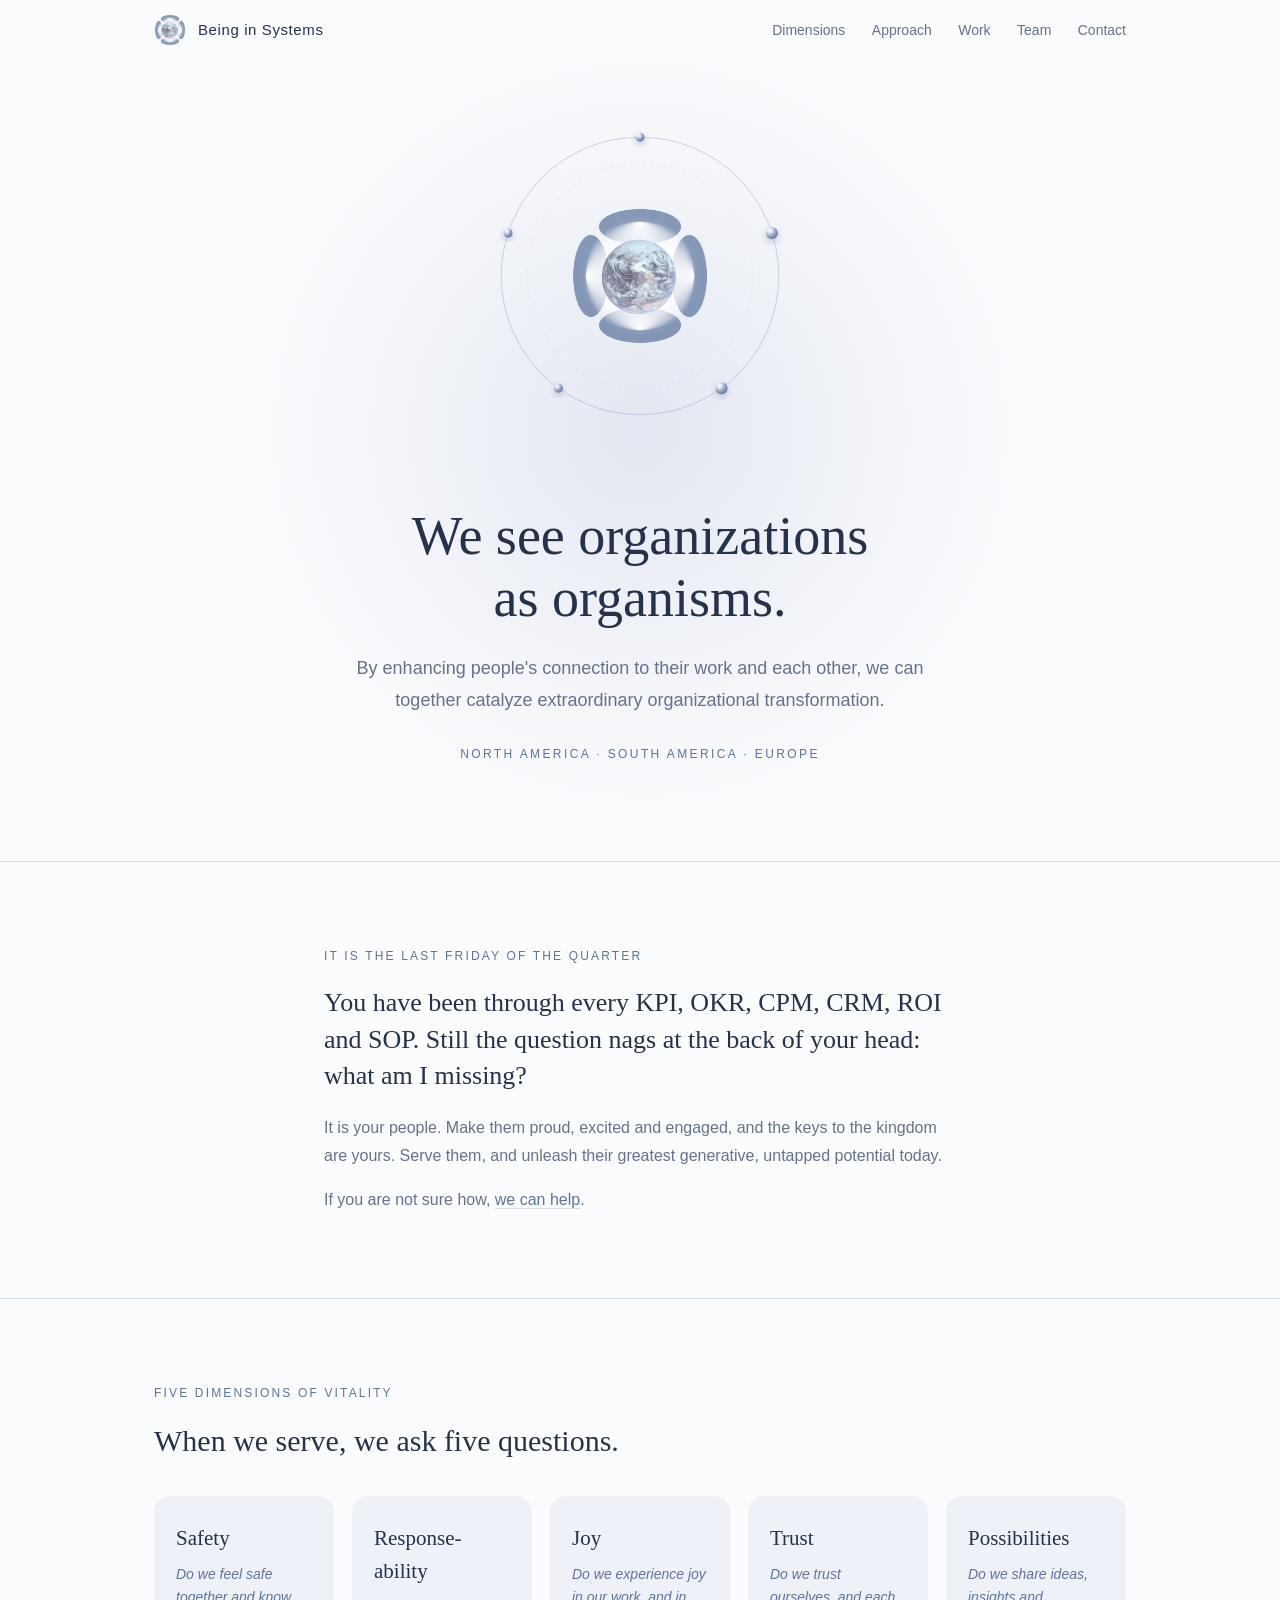
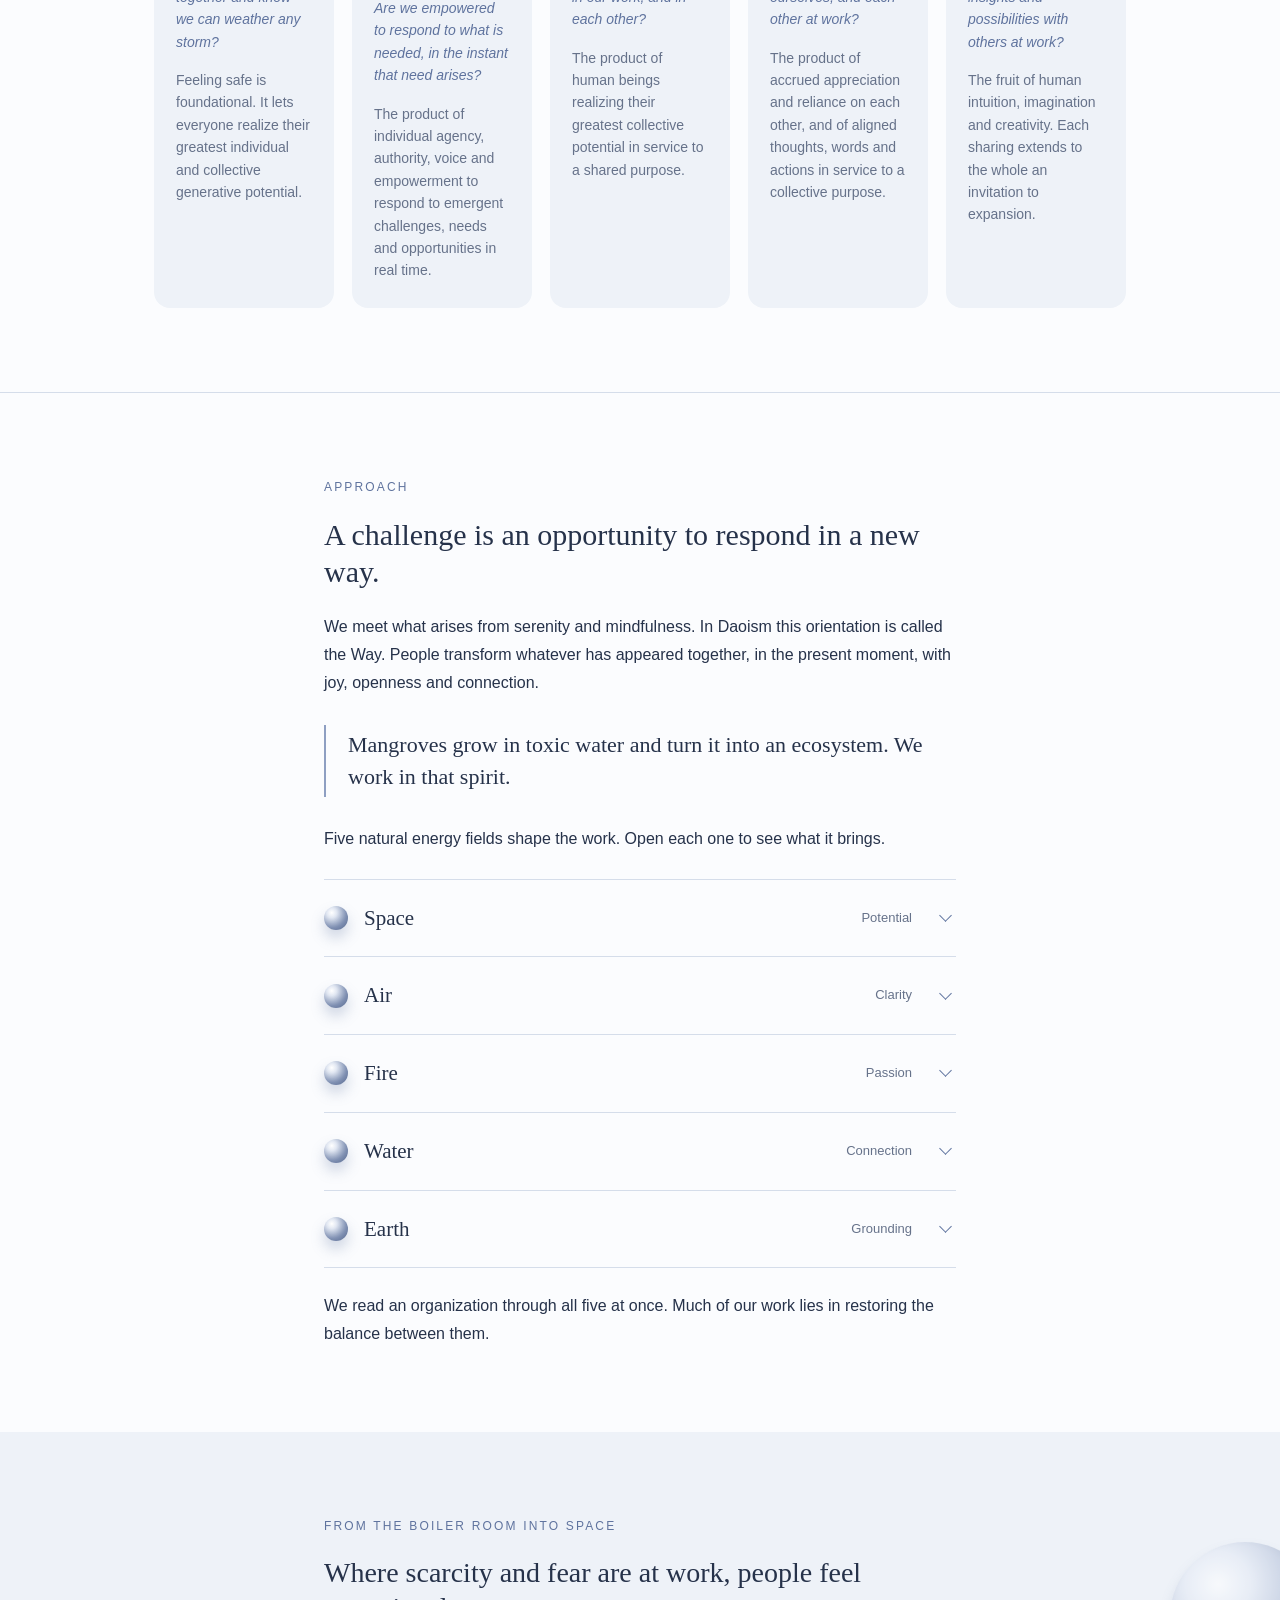
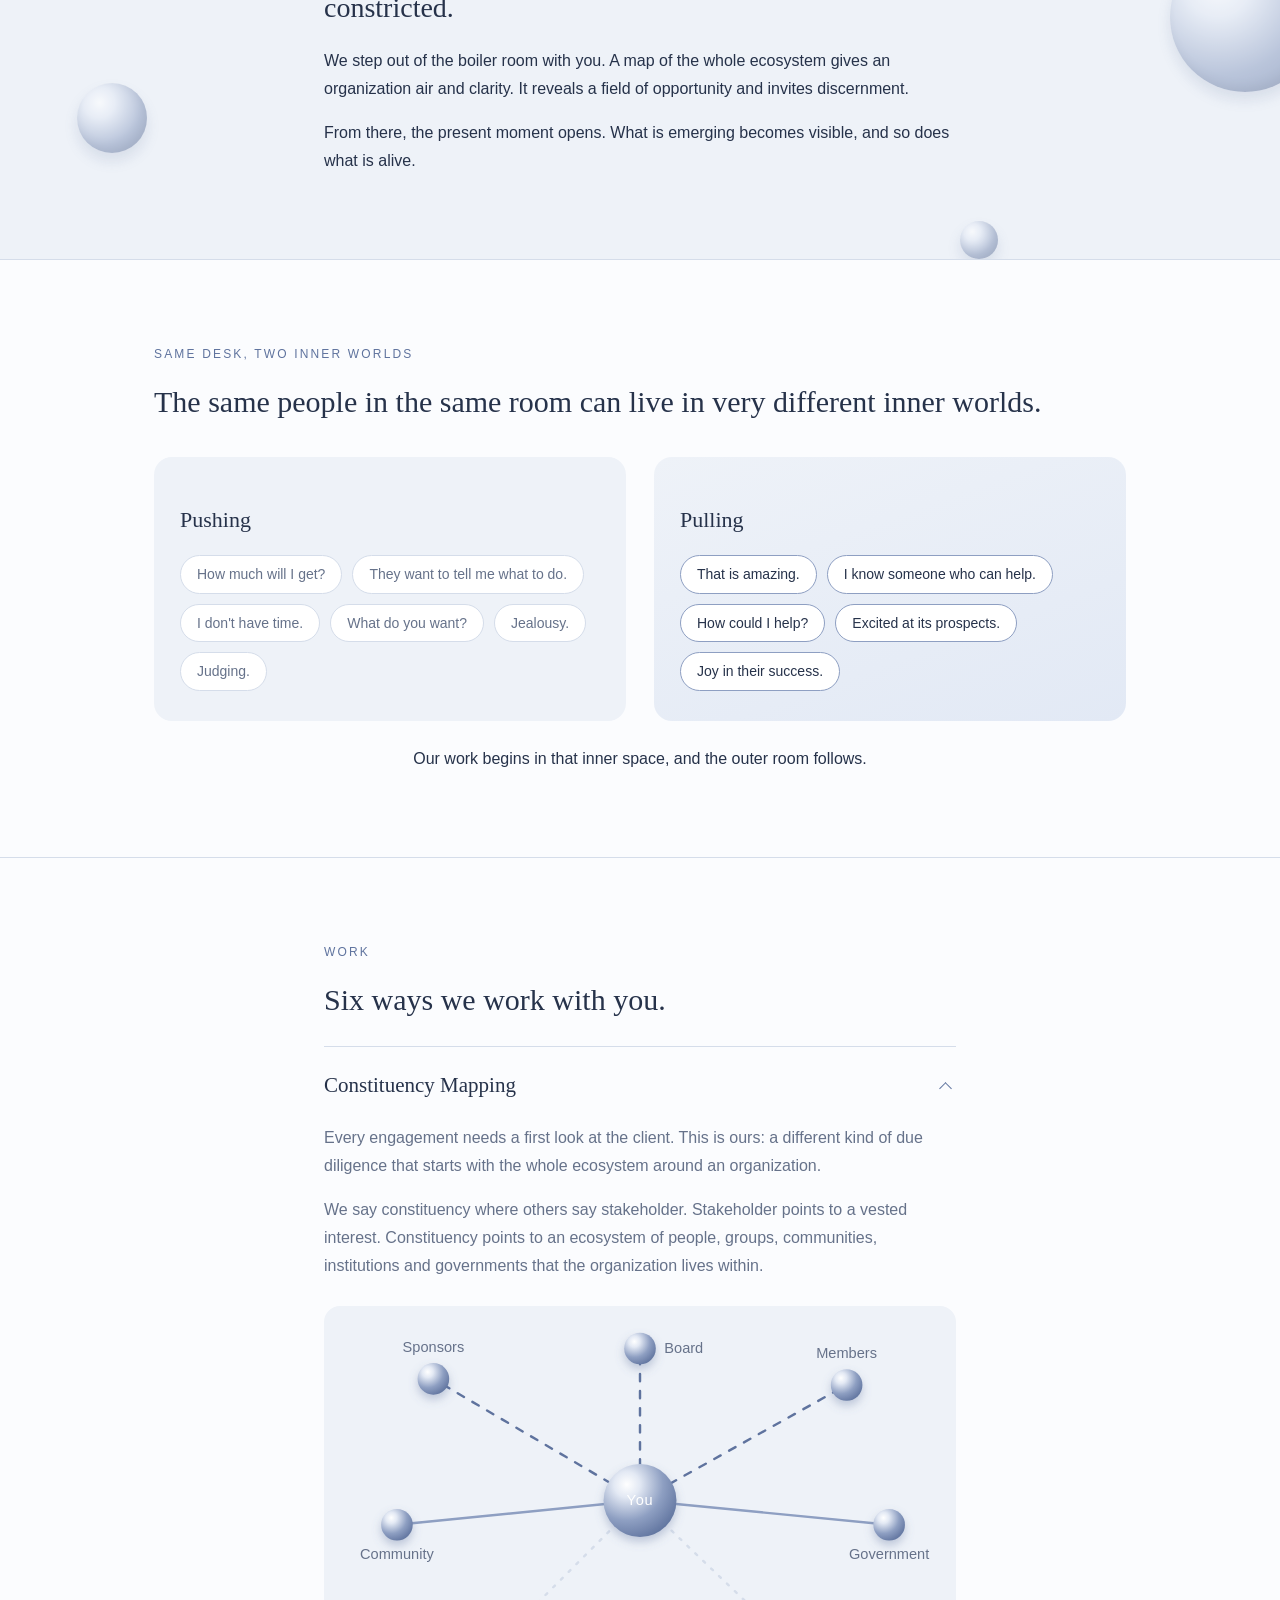
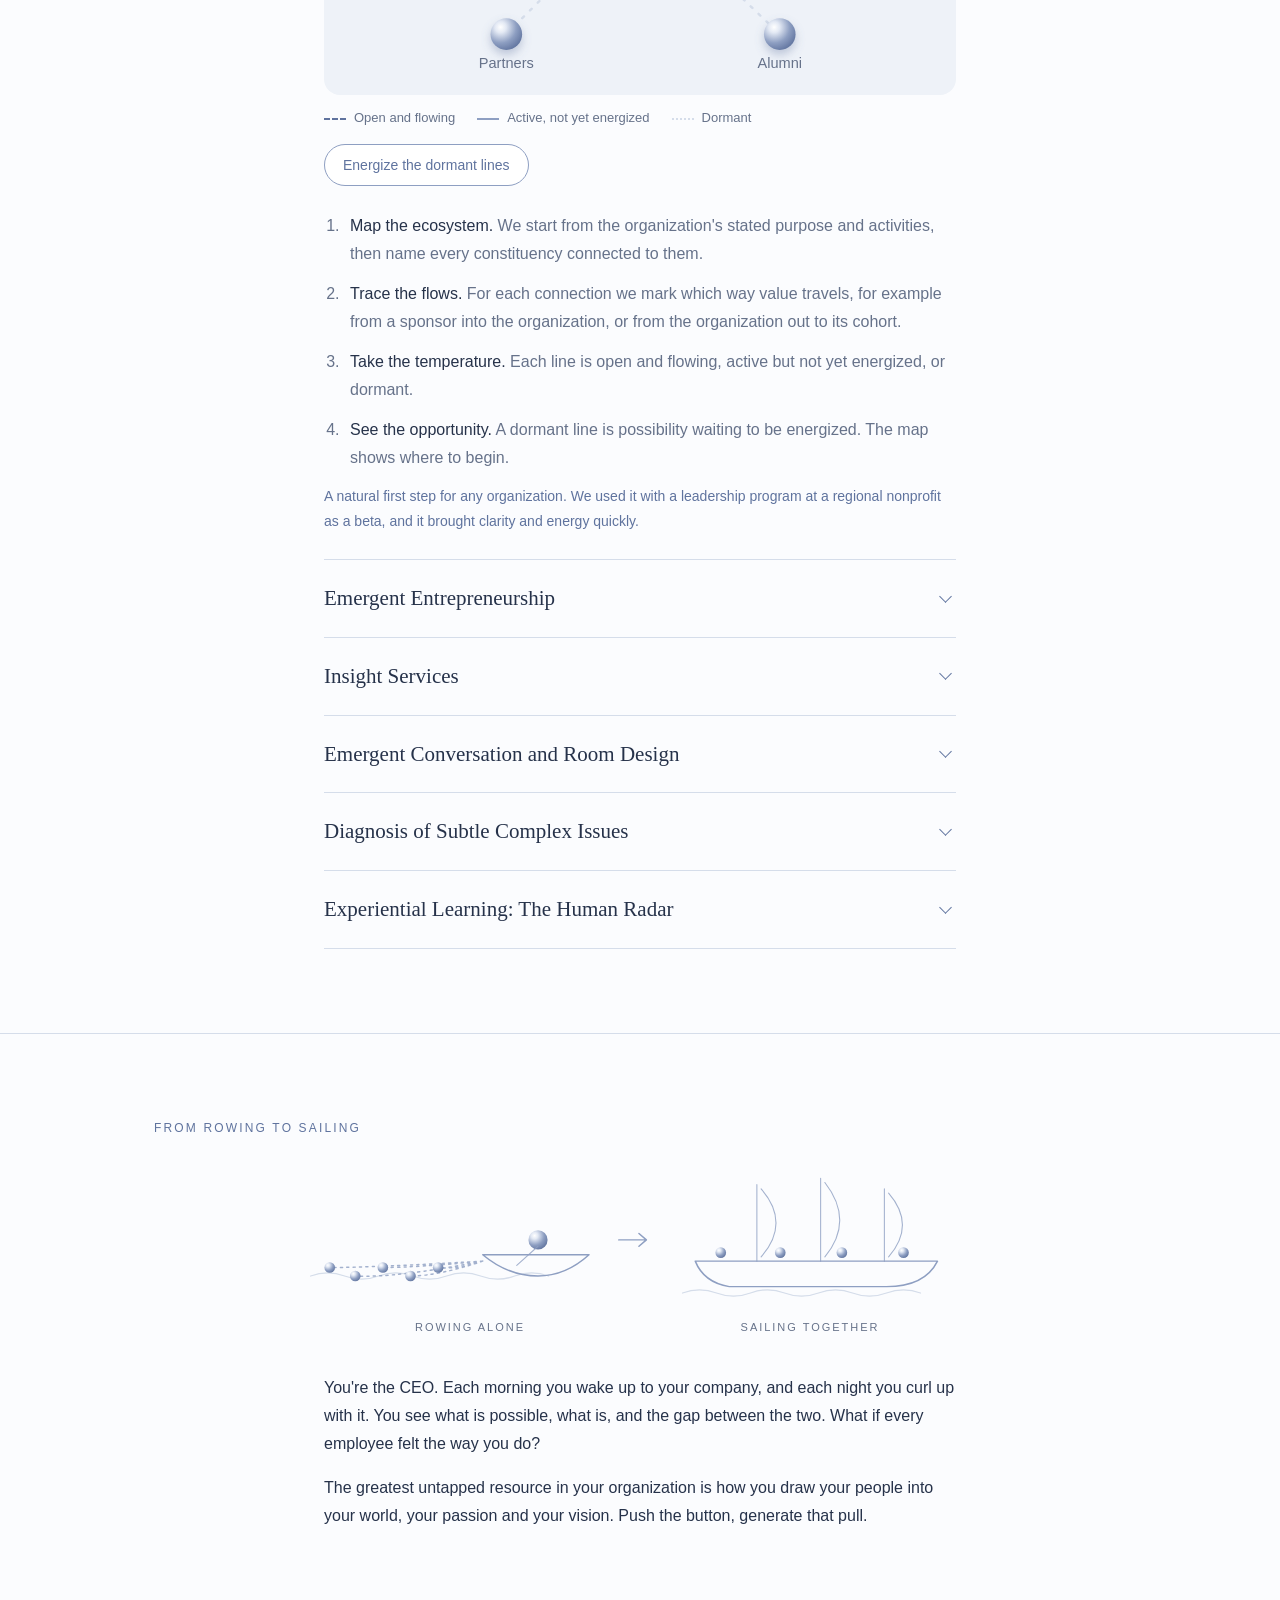
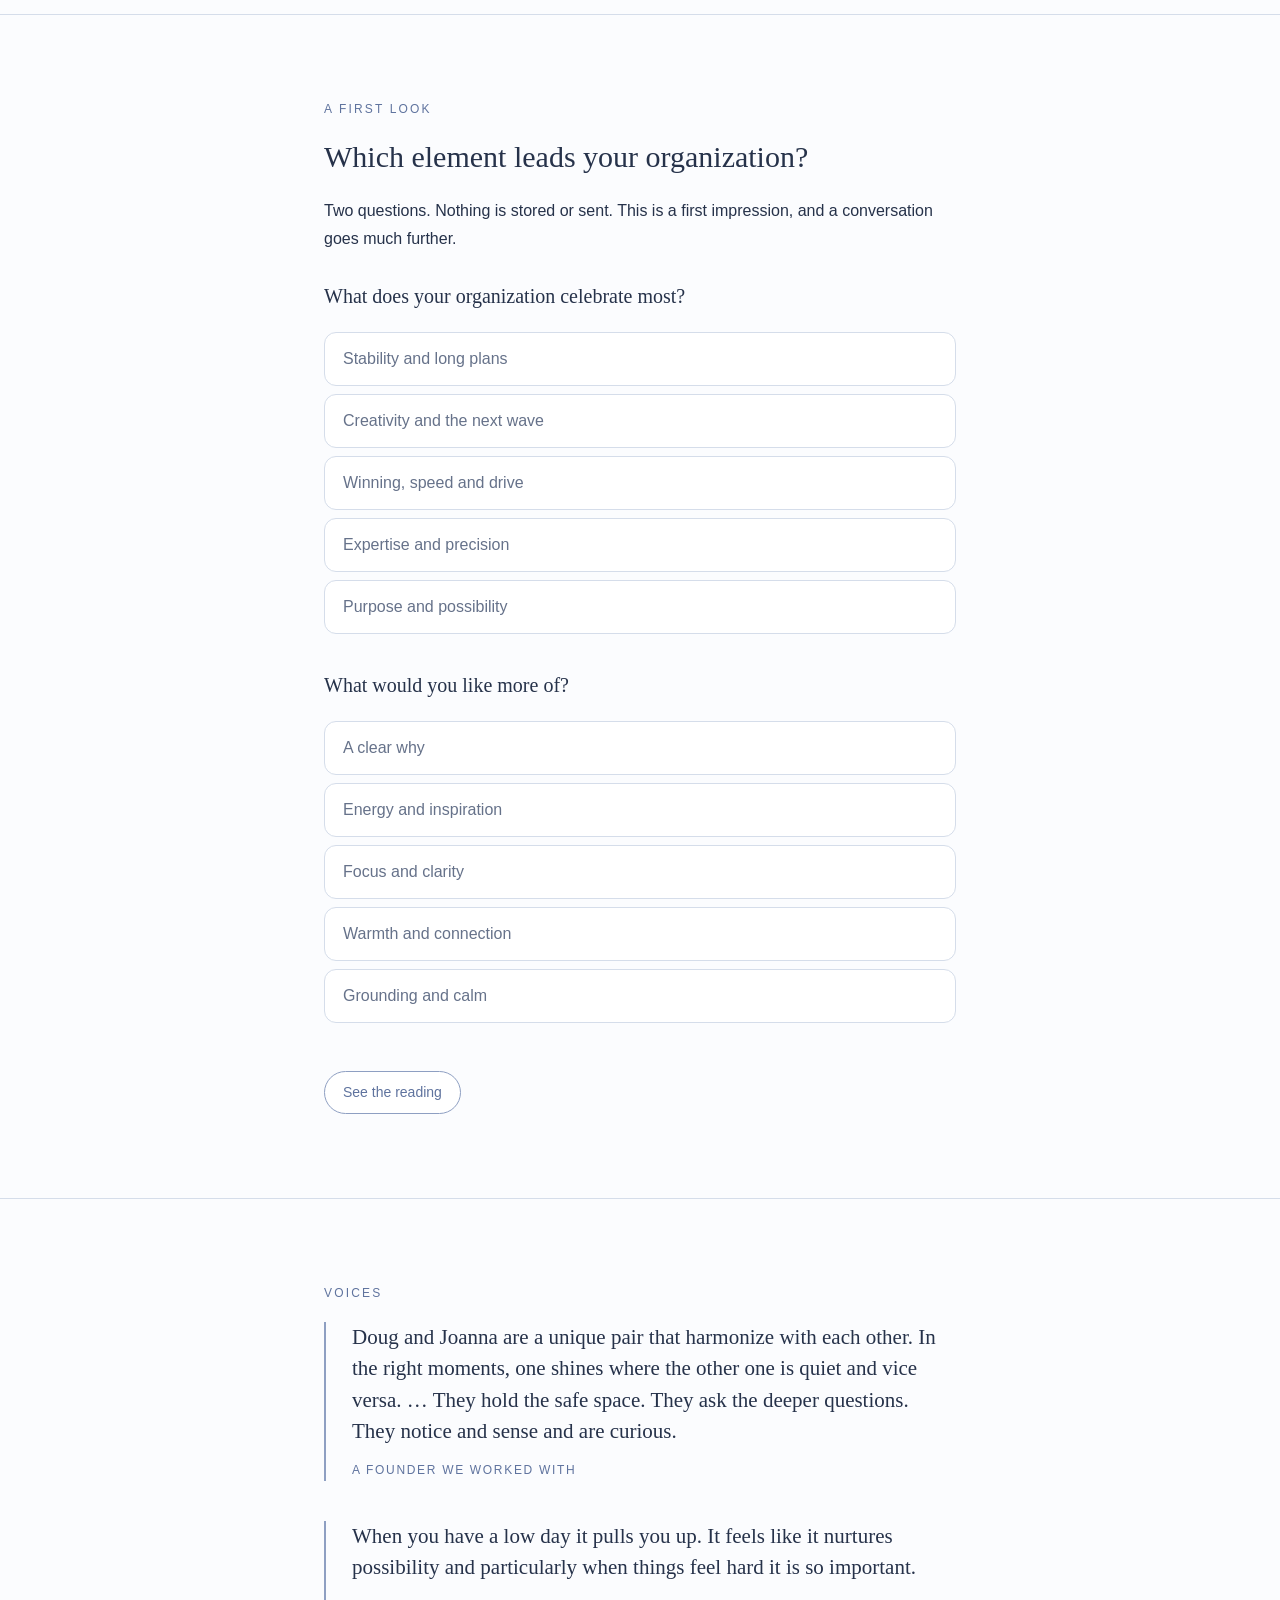
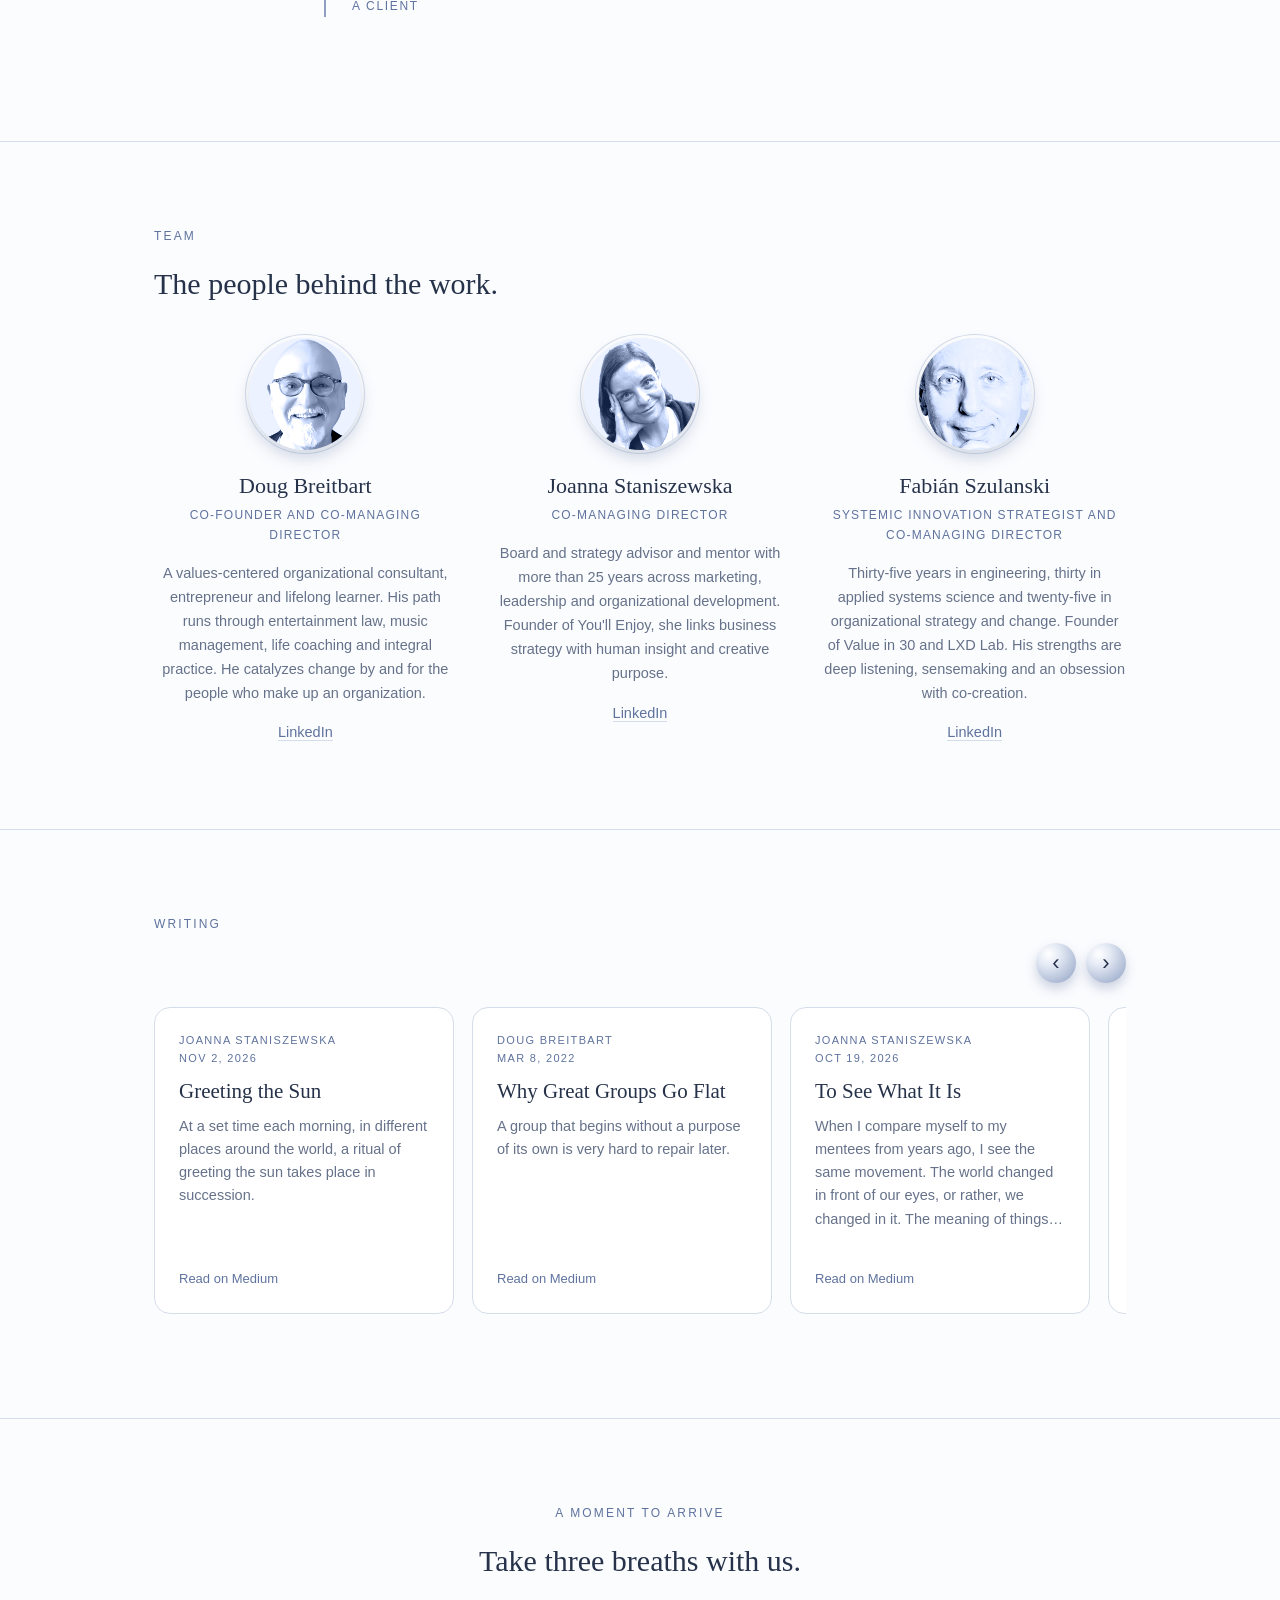
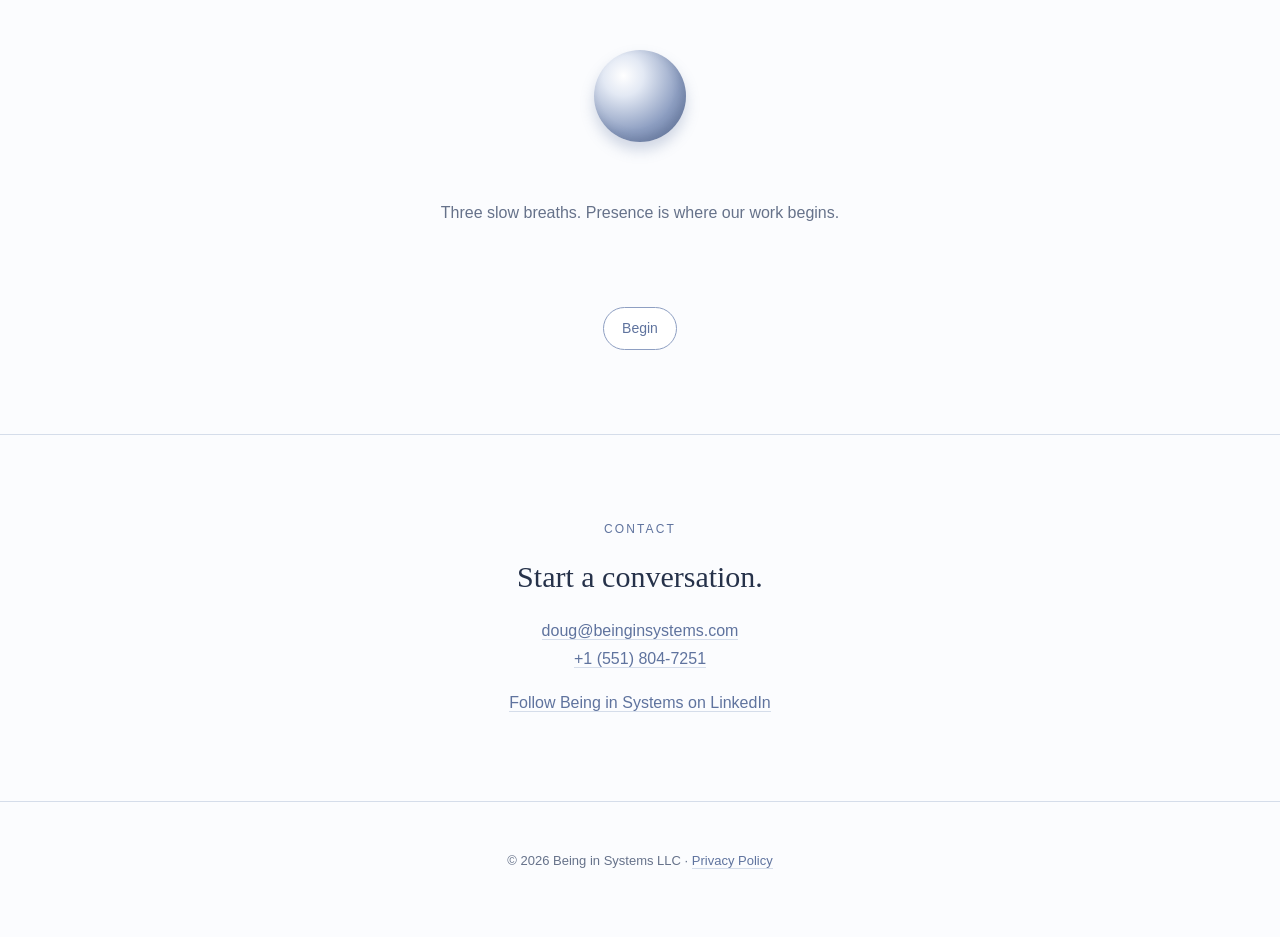
==== commit c567e7c7: "Order element tiles Space, Air, Fire, Water, Earth; larger breathing logo, more space below orbit Co" ====
--- a/index.html
+++ b/index.html
@@ -114,12 +114,12 @@
         <div class="body"><p>The field where something new can appear. Space holds purpose, meaning and emergence. It asks why the organization exists and what wants to come next.</p><p class="out"><b>Out of balance.</b> When Space is missing, success is measured by growth and stability alone, and the organization has little sense of why it does what it does.</p></div>
       </details>
       <details name="elements">
+        <summary><span class="orb sm" aria-hidden="true"></span><span>Air</span><em>Clarity</em></summary>
+        <div class="body"><p>Structure, focus and thought. Air gives shape to what Fire brings, through numbers, agreements and clear communication.</p><p class="out"><b>Out of balance.</b> Air alone turns cold. The expertise is strong, yet few people feel drawn to it. Without Air, intensity has no focus.</p></div>
+      </details>
+      <details name="elements">
         <summary><span class="orb sm" aria-hidden="true"></span><span>Fire</span><em>Passion</em></summary>
         <div class="body"><p>Agency, voice and the energy to act. Fire awakens people to their own value and generative potential. It inspires and never imposes.</p><p class="out"><b>Out of balance.</b> Without Fire, energy lives in individual careers and the whole stays cold. Too much Fire burns people out within a few years.</p></div>
-      </details>
-      <details name="elements">
-        <summary><span class="orb sm" aria-hidden="true"></span><span>Air</span><em>Clarity</em></summary>
-        <div class="body"><p>Structure, focus and thought. Air gives shape to what Fire brings, through numbers, agreements and clear communication.</p><p class="out"><b>Out of balance.</b> Air alone turns cold. The expertise is strong, yet few people feel drawn to it. Without Air, intensity has no focus.</p></div>
       </details>
       <details name="elements">
         <summary><span class="orb sm" aria-hidden="true"></span><span>Water</span><em>Connection</em></summary>
@@ -257,7 +257,7 @@
       <details>
         <summary>Diagnosis of Subtle Complex Issues</summary>
         <div class="body">
-          <p>We work where organizational structure meets human awareness. The organization is considered a living organism, and we look at how Space, Fire, Air, Water and Earth are expressed in a leader, a team or the whole.</p>
+          <p>We work where organizational structure meets human awareness. The organization is considered a living organism, and we look at how Space, Air, Fire, Water and Earth are expressed in a leader, a team or the whole.</p>
           <p>Where one field is over or under expressed, another can balance it. The resulting action plan is written in plain business language.</p>
         </div>
       </details>
--- a/style.css
+++ b/style.css
@@ -25,8 +25,8 @@
 .hero { position: relative; text-align: center; padding: 48px 0 96px; overflow: hidden; }
 .hero::before { content: ""; position: absolute; left: 50%; top: -80px; width: 900px; height: 900px; transform: translateX(-50%);
   background: radial-gradient(circle, rgba(142,159,194,.22) 0%, rgba(142,159,194,0) 62%); pointer-events: none; }
-.hero-art { position: relative; width: 300px; height: 300px; margin: 0 auto 44px; }
-.globe { position: absolute; inset: 62px; width: 176px; height: 176px; animation: breathe 7s ease-in-out infinite; }
+.hero-art { position: relative; width: 300px; height: 300px; margin: 0 auto 96px; }
+.globe { position: absolute; inset: 78px; width: 144px; height: 144px; animation: breathe-logo 8s ease-in-out infinite; }
 .orbit { position: absolute; inset: 0; width: 100%; height: 100%; }
 .orbit-line { fill: none; stroke: var(--petal); stroke-width: 1; opacity: .55; }
 .orbit-line.faint { opacity: .25; stroke-dasharray: 2 7; }
@@ -90,6 +90,7 @@
 footer { padding: 48px 0 64px; text-align: center; color: var(--muted); font-size: 13px; border-top: 1px solid var(--line); }
 
 /* motion */
+@keyframes breathe-logo { 0%,100% { transform: scale(.94); opacity: .88; } 50% { transform: scale(1.14); opacity: 1; } }
 @keyframes breathe { 0%,100% { transform: scale(1); } 50% { transform: scale(1.035); } }
 @keyframes spin { to { transform: rotate(360deg); } }
 @keyframes dash { to { stroke-dashoffset: -28; } }
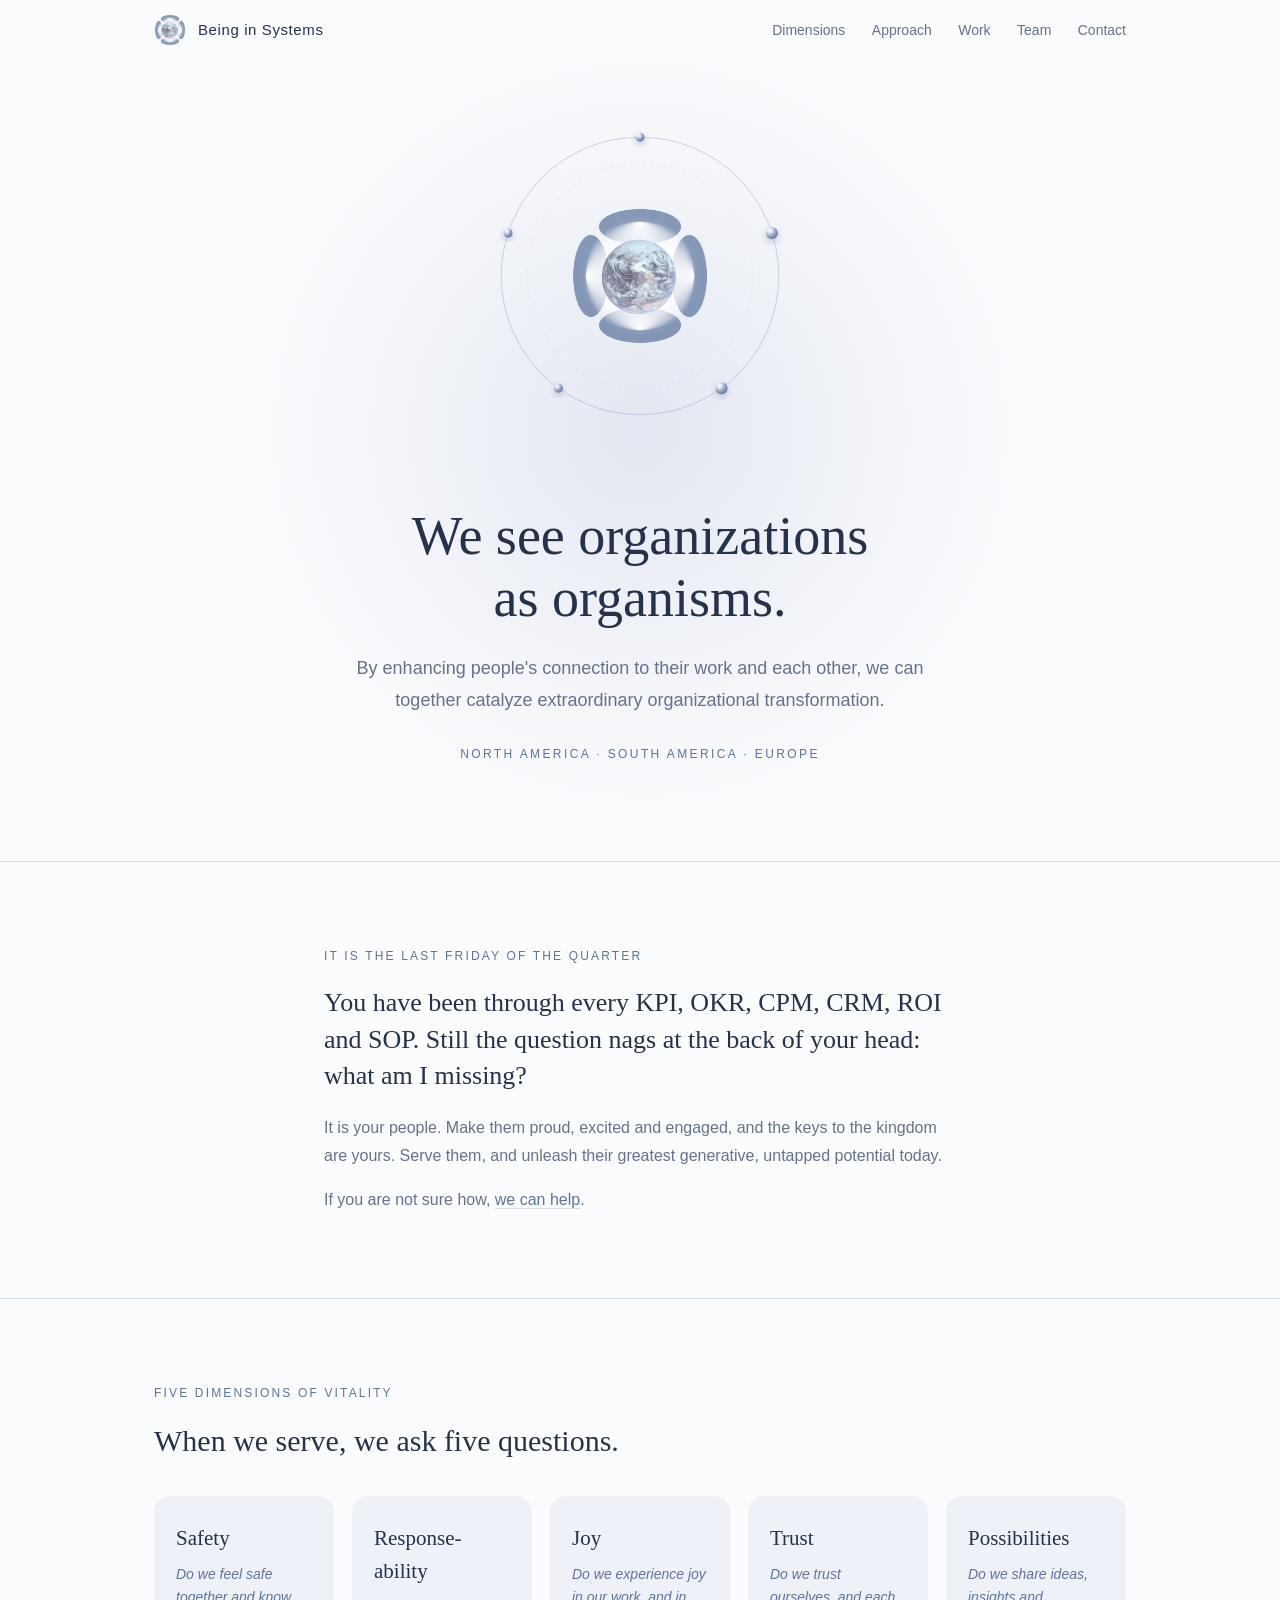
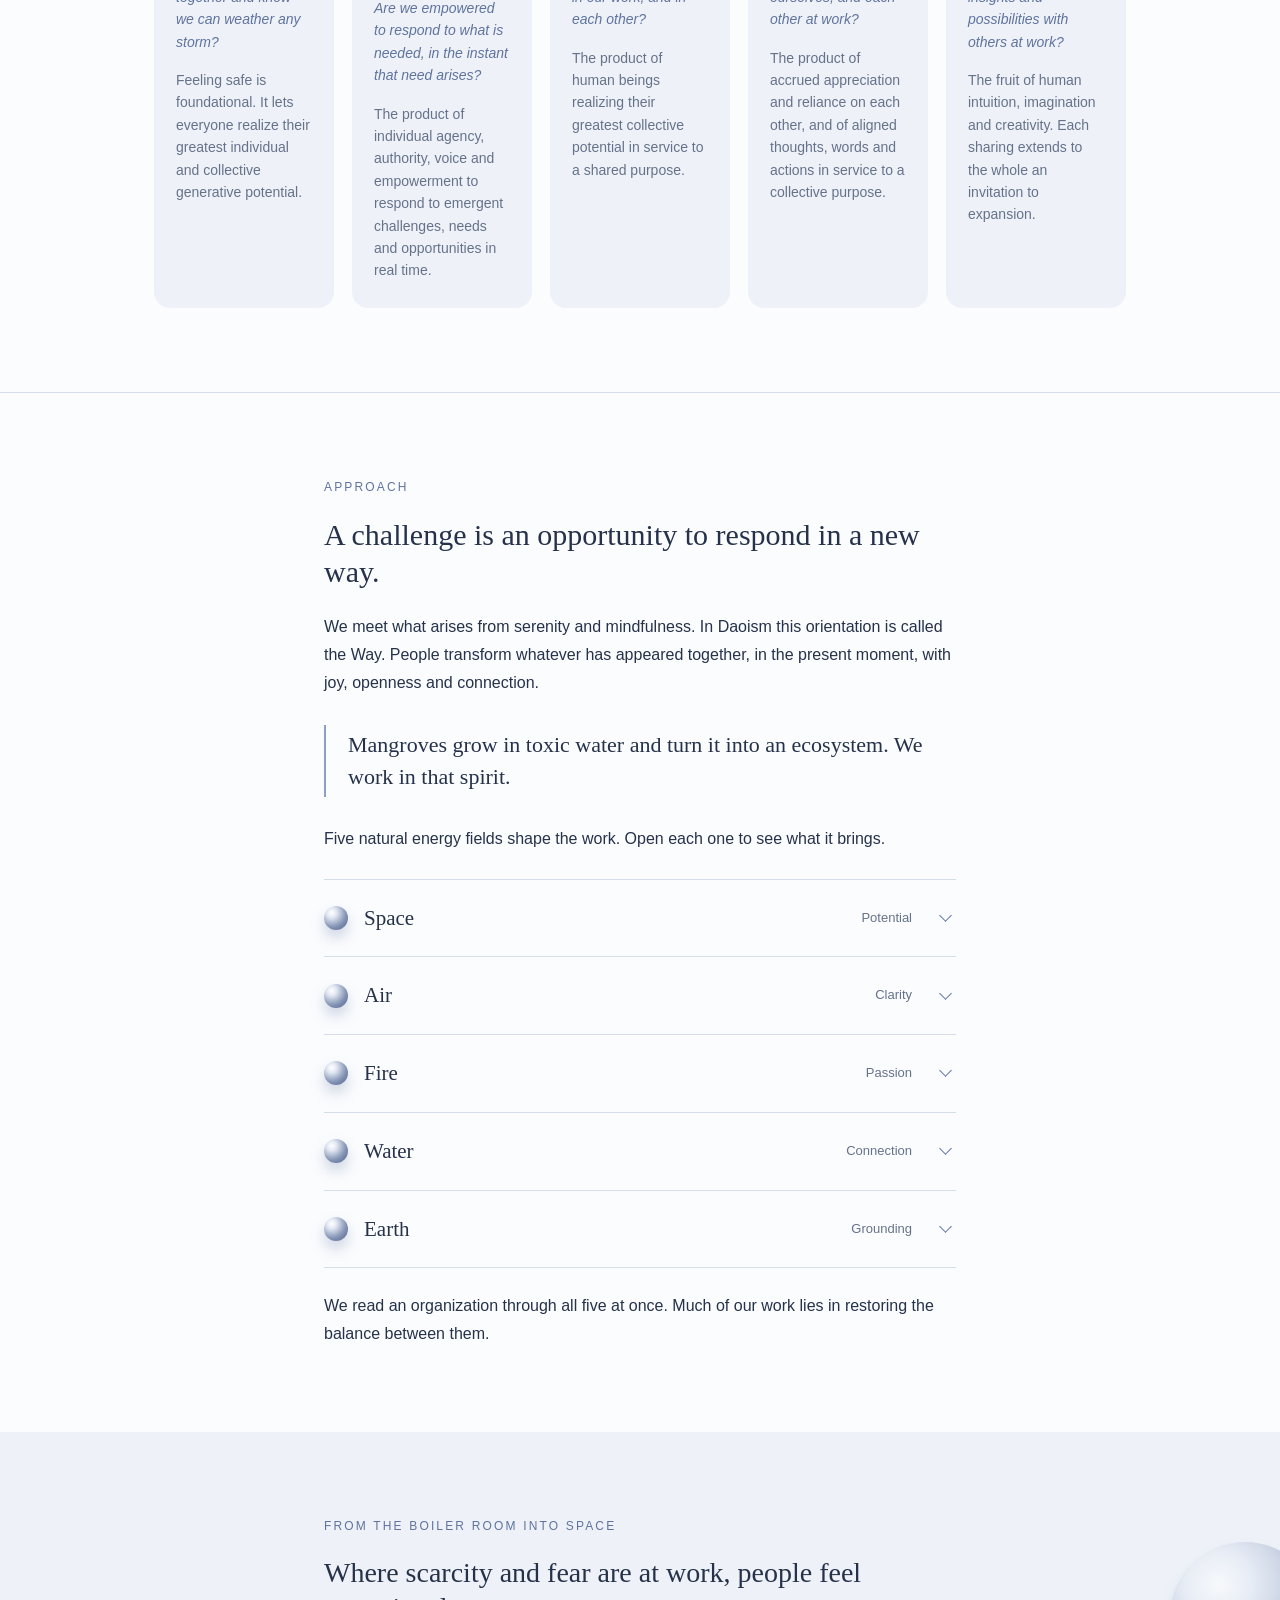
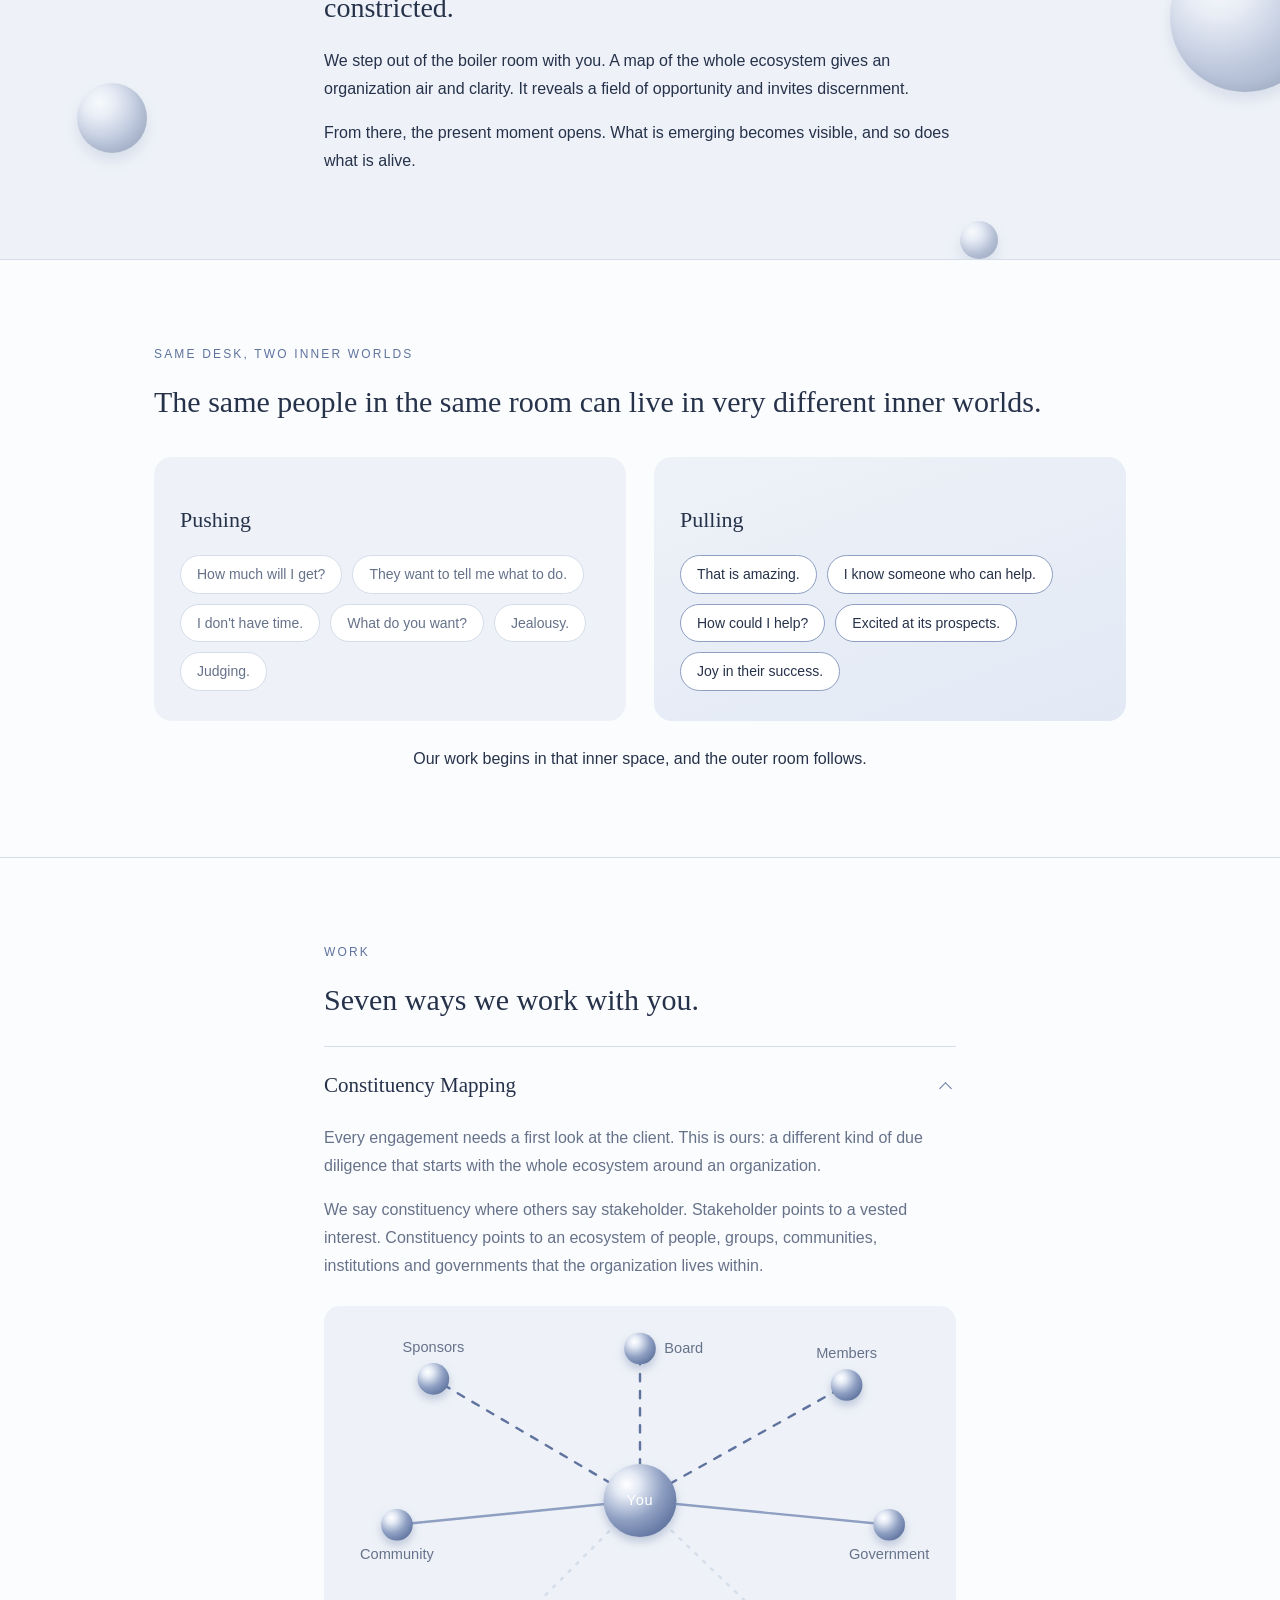
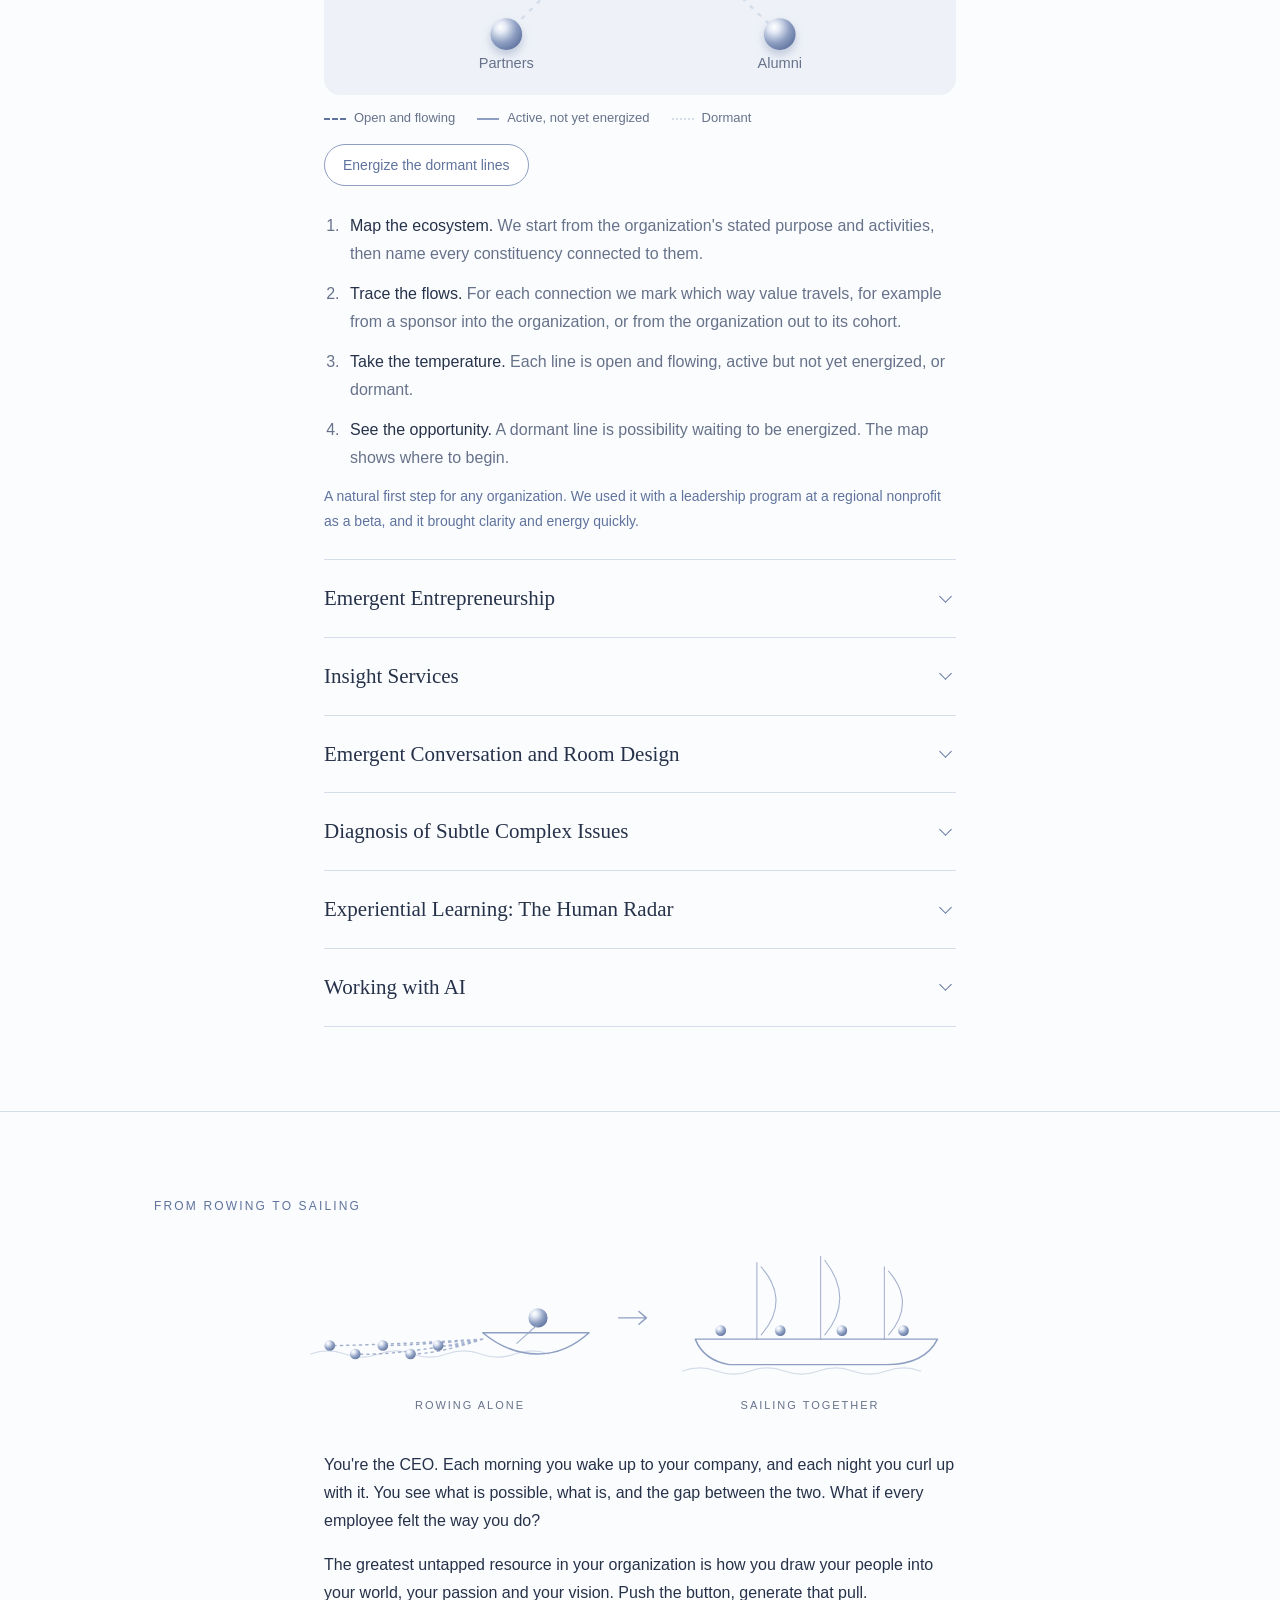
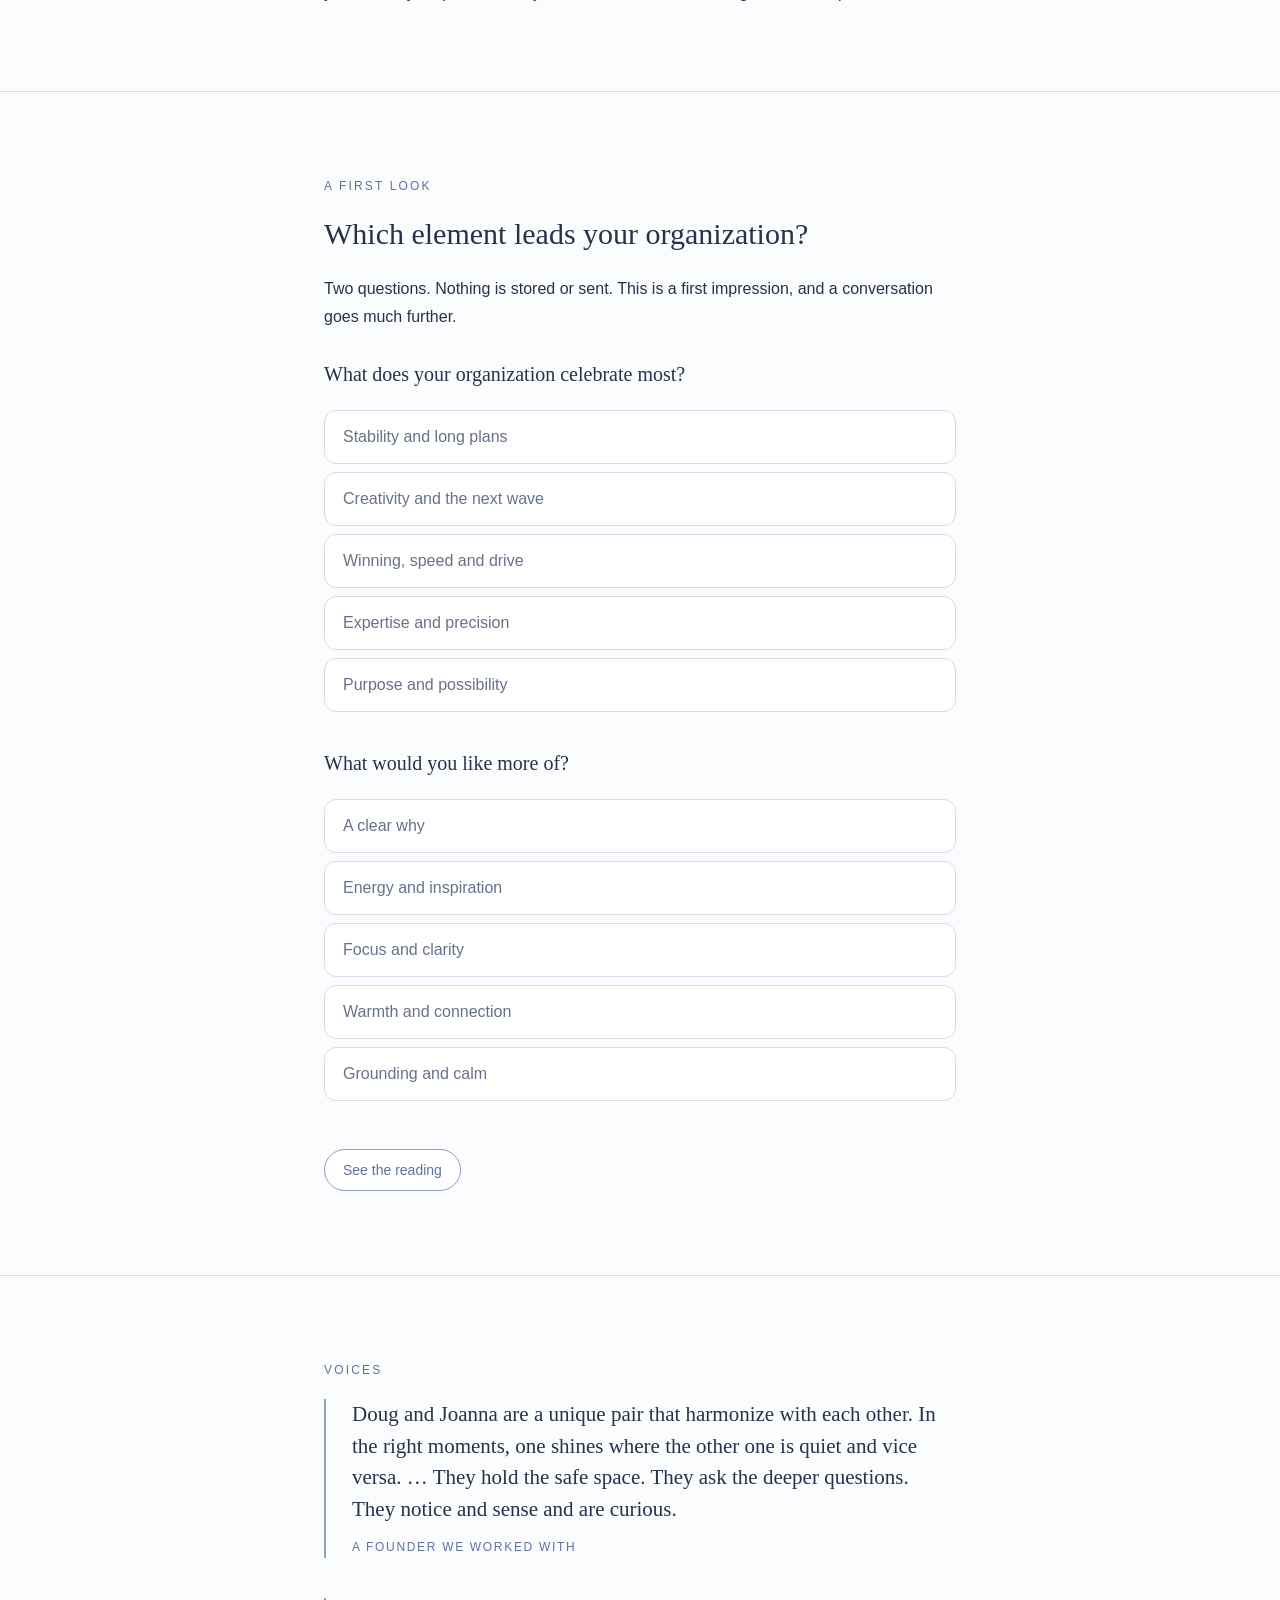
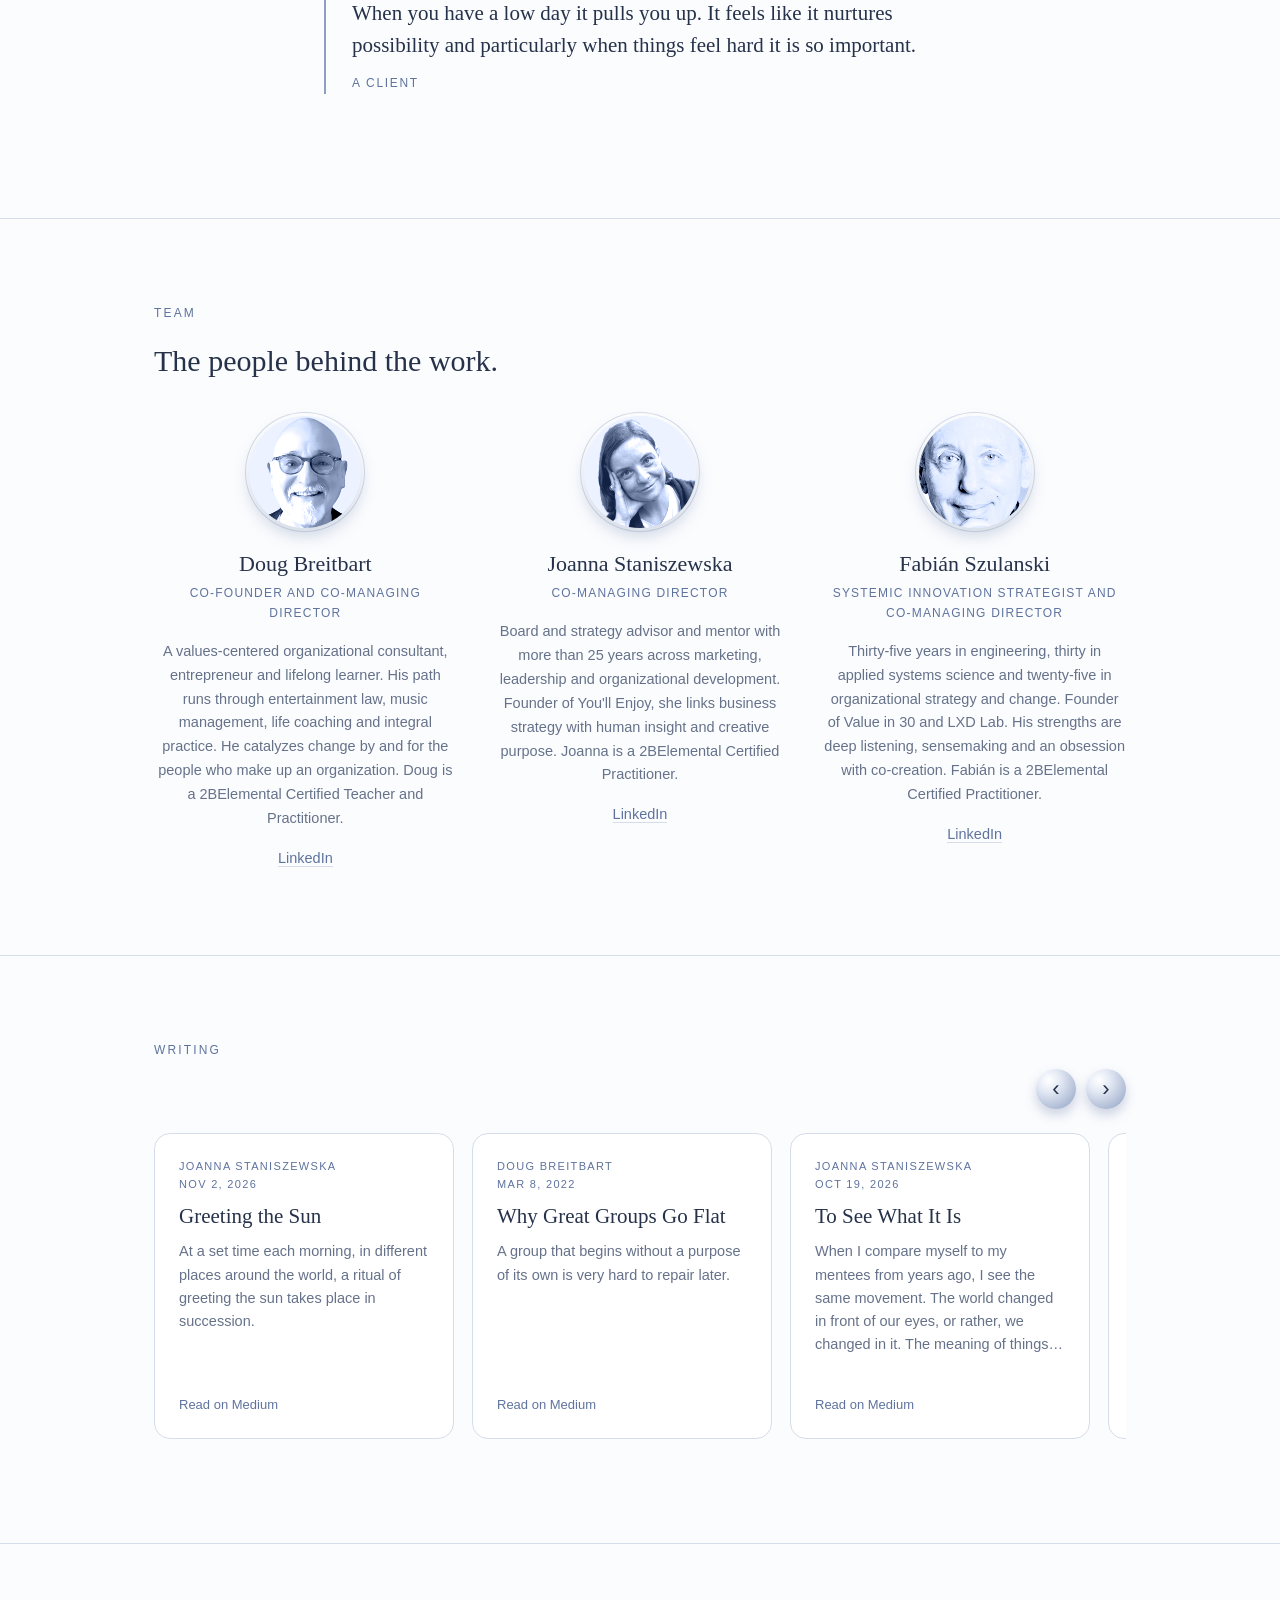
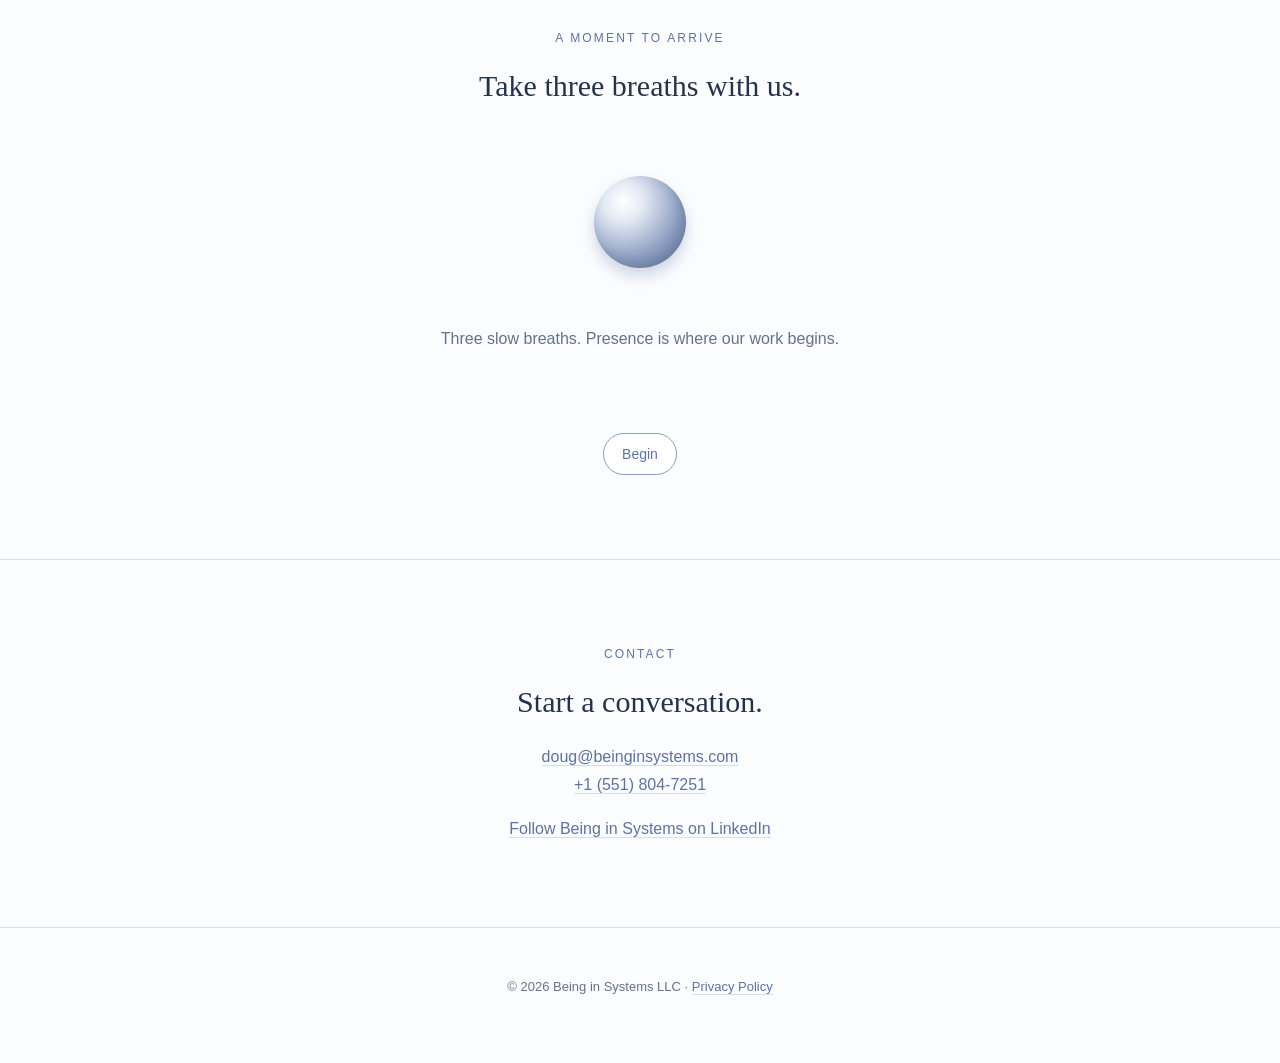
==== commit e920ecf6: "Add 2BElemental certifications to team bios and a Working with AI section Co-Authored-By: Claude Son" ====
--- a/index.html
+++ b/index.html
@@ -171,7 +171,7 @@
   <!-- WORK -->
   <section id="work"><div class="wrap">
     <span class="label">Work</span>
-    <h2>Six ways we work with you.</h2>
+    <h2>Seven ways we work with you.</h2>
 
     <div class="acc">
       <details open>
@@ -269,6 +269,14 @@
           <p class="for">Designed first for academic leaders and adaptable to other leadership groups.</p>
         </div>
       </details>
+
+      <details>
+        <summary>Working with AI</summary>
+        <div class="body">
+          <p>We work with artificial intelligence every day, and we are good at it. It widens what is possible.</p>
+          <p>We bring AI skills to our clients, so their teams can work with it effectively and creatively. The human questions stay at the center. AI helps us hold more of them.</p>
+        </div>
+      </details>
     </div>
   </div></section>
 
@@ -348,21 +356,21 @@
         <span class="ph"><img src="img/doug.png" width="112" height="112" alt="Doug Breitbart" /></span>
         <h3>Doug Breitbart</h3>
         <p class="role">Co-Founder and Co-Managing Director</p>
-        <p>A values-centered organizational consultant, entrepreneur and lifelong learner. His path runs through entertainment law, music management, life coaching and integral practice. He catalyzes change by and for the people who make up an organization.</p>
+        <p>A values-centered organizational consultant, entrepreneur and lifelong learner. His path runs through entertainment law, music management, life coaching and integral practice. He catalyzes change by and for the people who make up an organization. Doug is a 2BElemental Certified Teacher and Practitioner.</p>
         <p><a href="https://www.linkedin.com/in/dougbreitbart/" target="_blank" rel="noopener">LinkedIn</a></p>
       </article>
       <article class="person reveal">
         <span class="ph light"><img src="img/joanna.png" width="112" height="112" alt="Joanna Staniszewska" /></span>
         <h3>Joanna Staniszewska</h3>
         <p class="role">Co-Managing Director</p>
-        <p>Board and strategy advisor and mentor with more than 25 years across marketing, leadership and organizational development. Founder of You'll Enjoy, she links business strategy with human insight and creative purpose.</p>
+        <p>Board and strategy advisor and mentor with more than 25 years across marketing, leadership and organizational development. Founder of You'll Enjoy, she links business strategy with human insight and creative purpose. Joanna is a 2BElemental Certified Practitioner.</p>
         <p><a href="https://www.linkedin.com/in/joannastaniszewska" target="_blank" rel="noopener">LinkedIn</a></p>
       </article>
       <article class="person reveal">
         <span class="ph"><img src="img/fabian.jpg" width="112" height="112" alt="Fabián Szulanski" /></span>
         <h3>Fabián Szulanski</h3>
         <p class="role">Systemic Innovation Strategist and Co-Managing Director</p>
-        <p>Thirty-five years in engineering, thirty in applied systems science and twenty-five in organizational strategy and change. Founder of Value in 30 and LXD Lab. His strengths are deep listening, sensemaking and an obsession with co-creation.</p>
+        <p>Thirty-five years in engineering, thirty in applied systems science and twenty-five in organizational strategy and change. Founder of Value in 30 and LXD Lab. His strengths are deep listening, sensemaking and an obsession with co-creation. Fabián is a 2BElemental Certified Practitioner.</p>
         <p><a href="https://www.linkedin.com/in/fabianszulanski/" target="_blank" rel="noopener">LinkedIn</a></p>
       </article>
     </div>
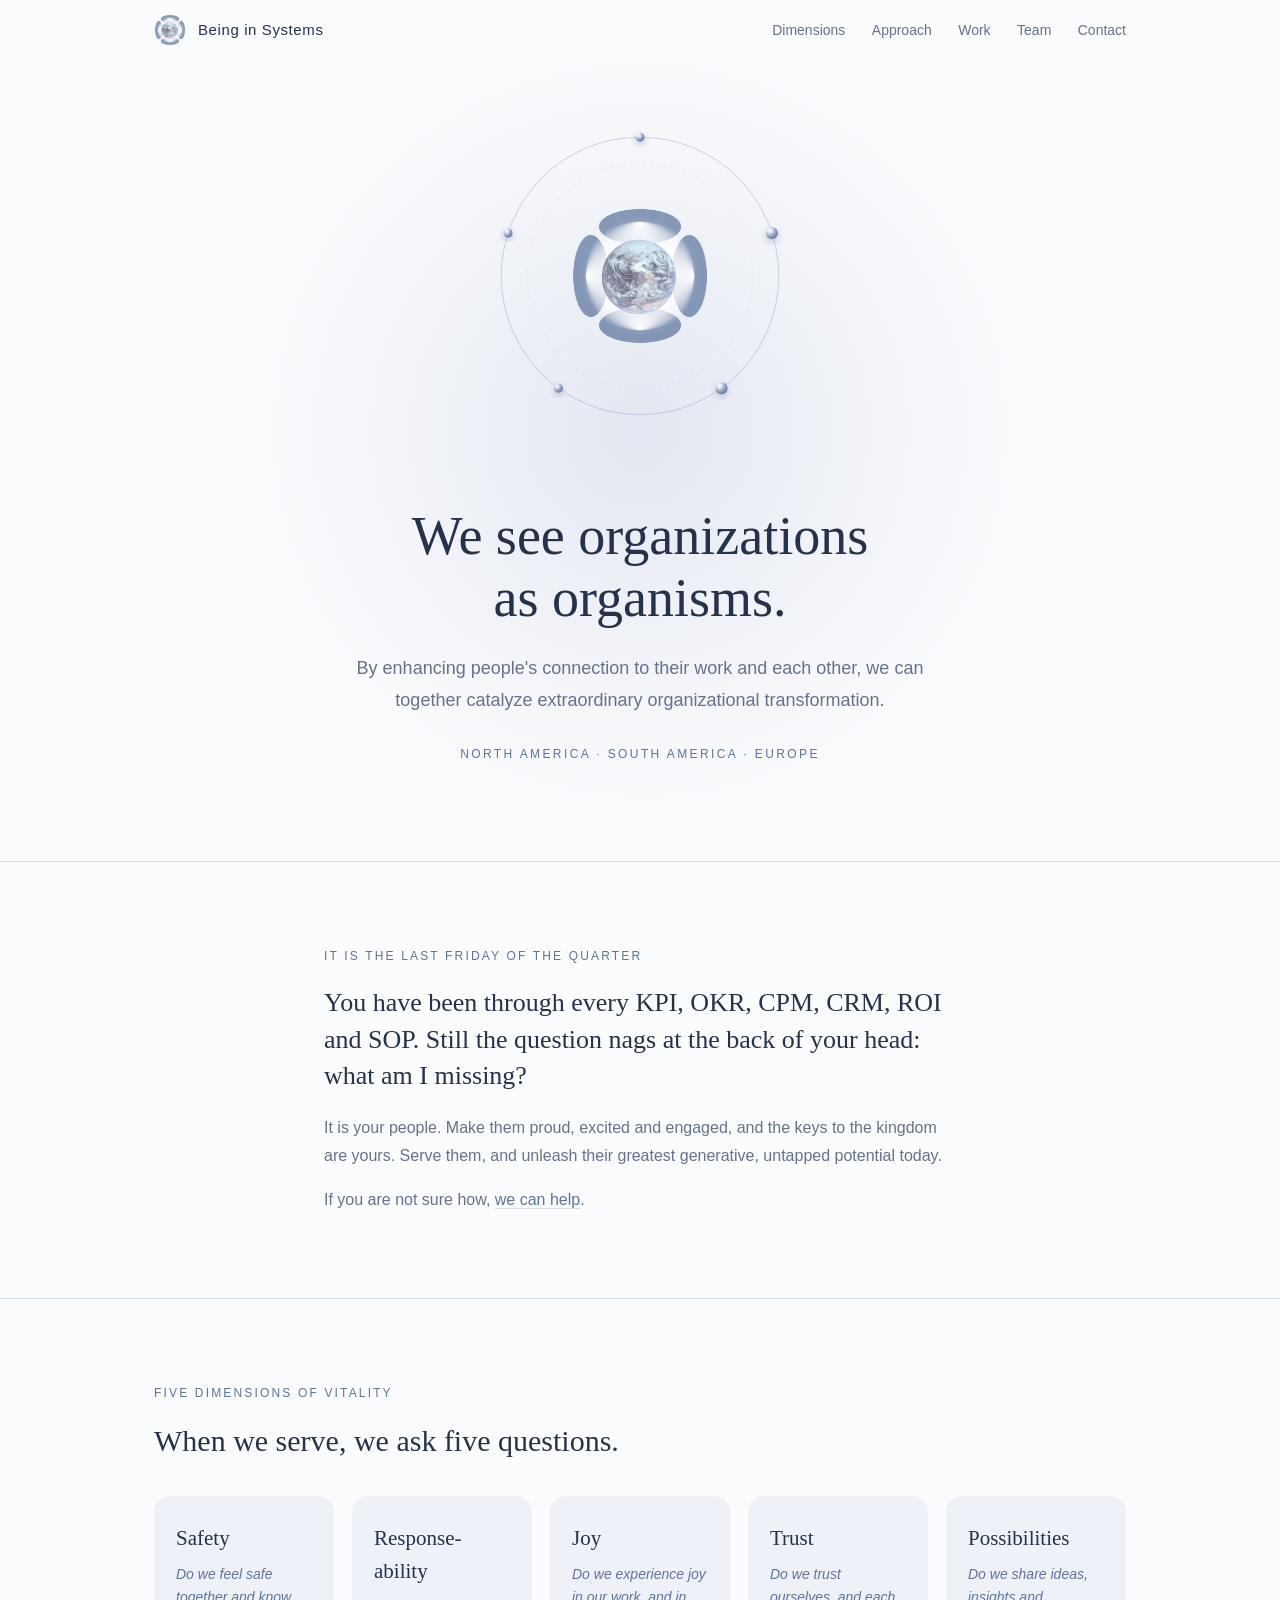
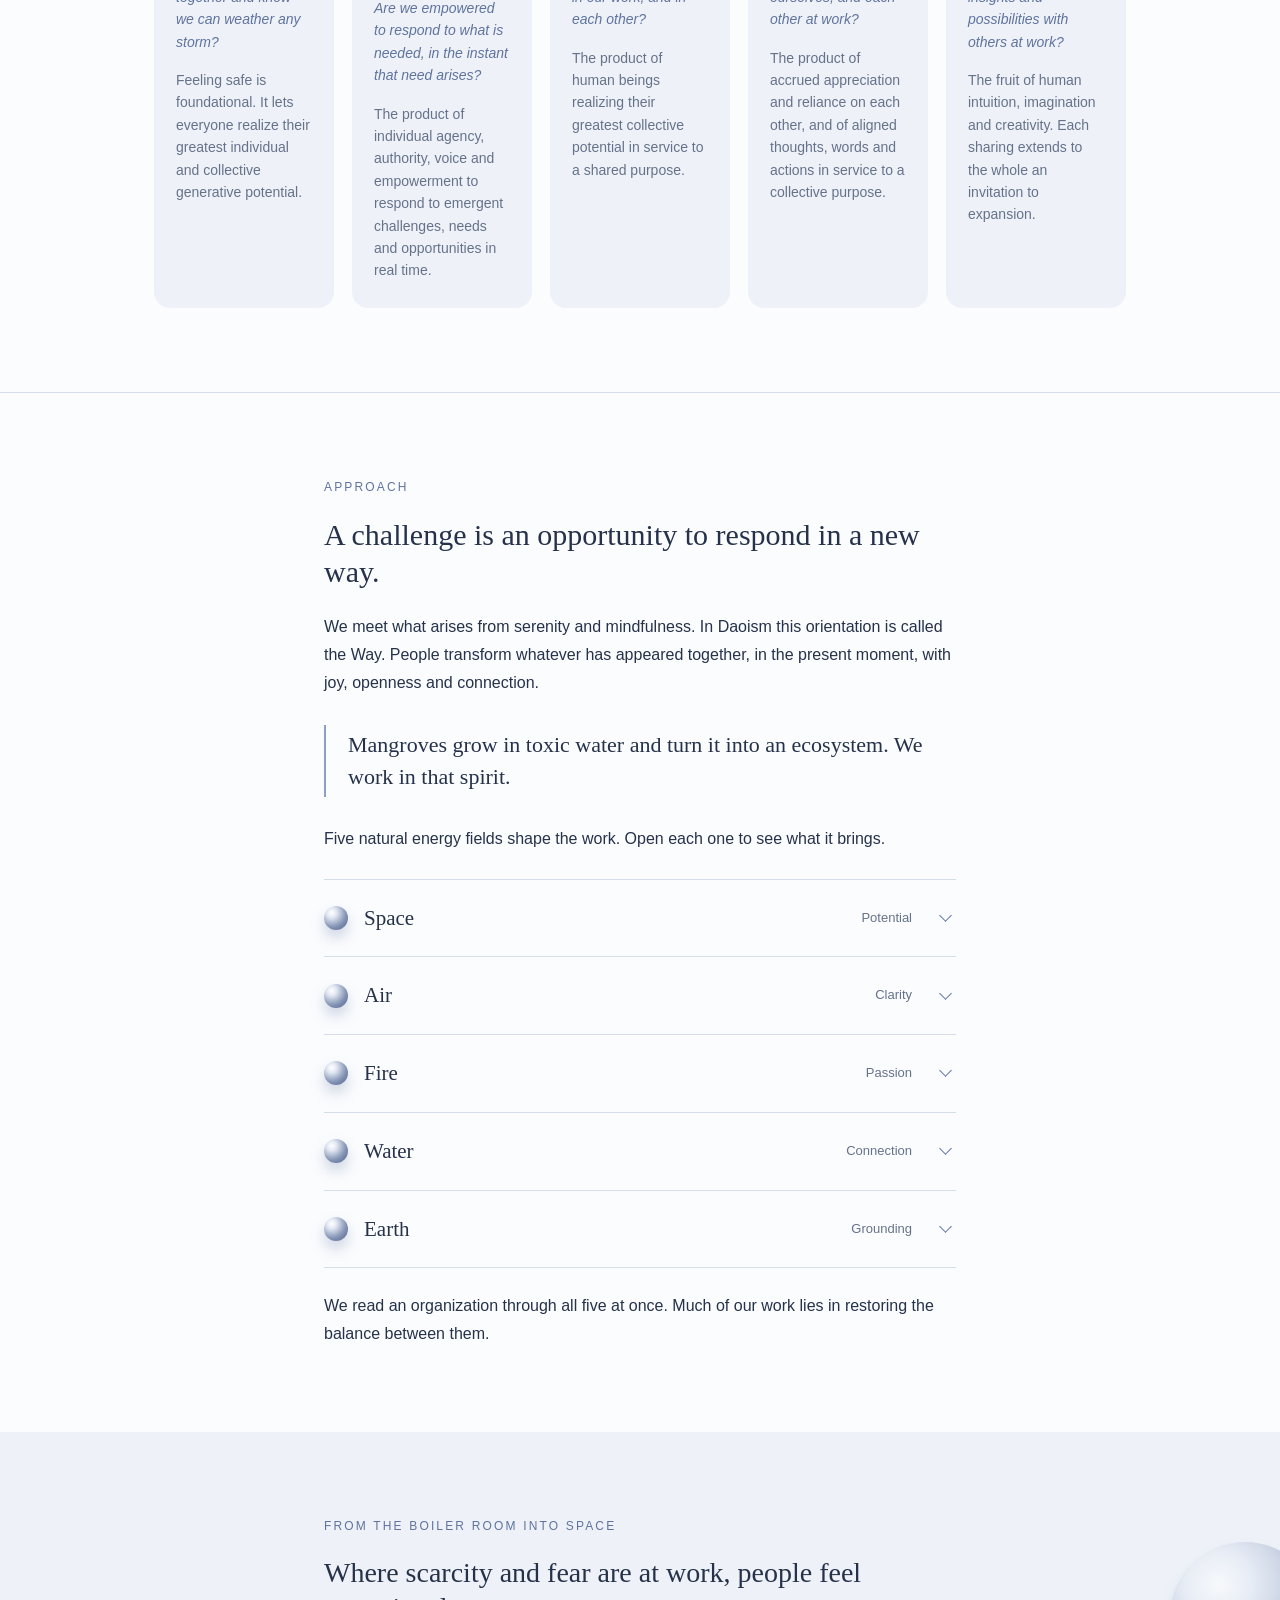
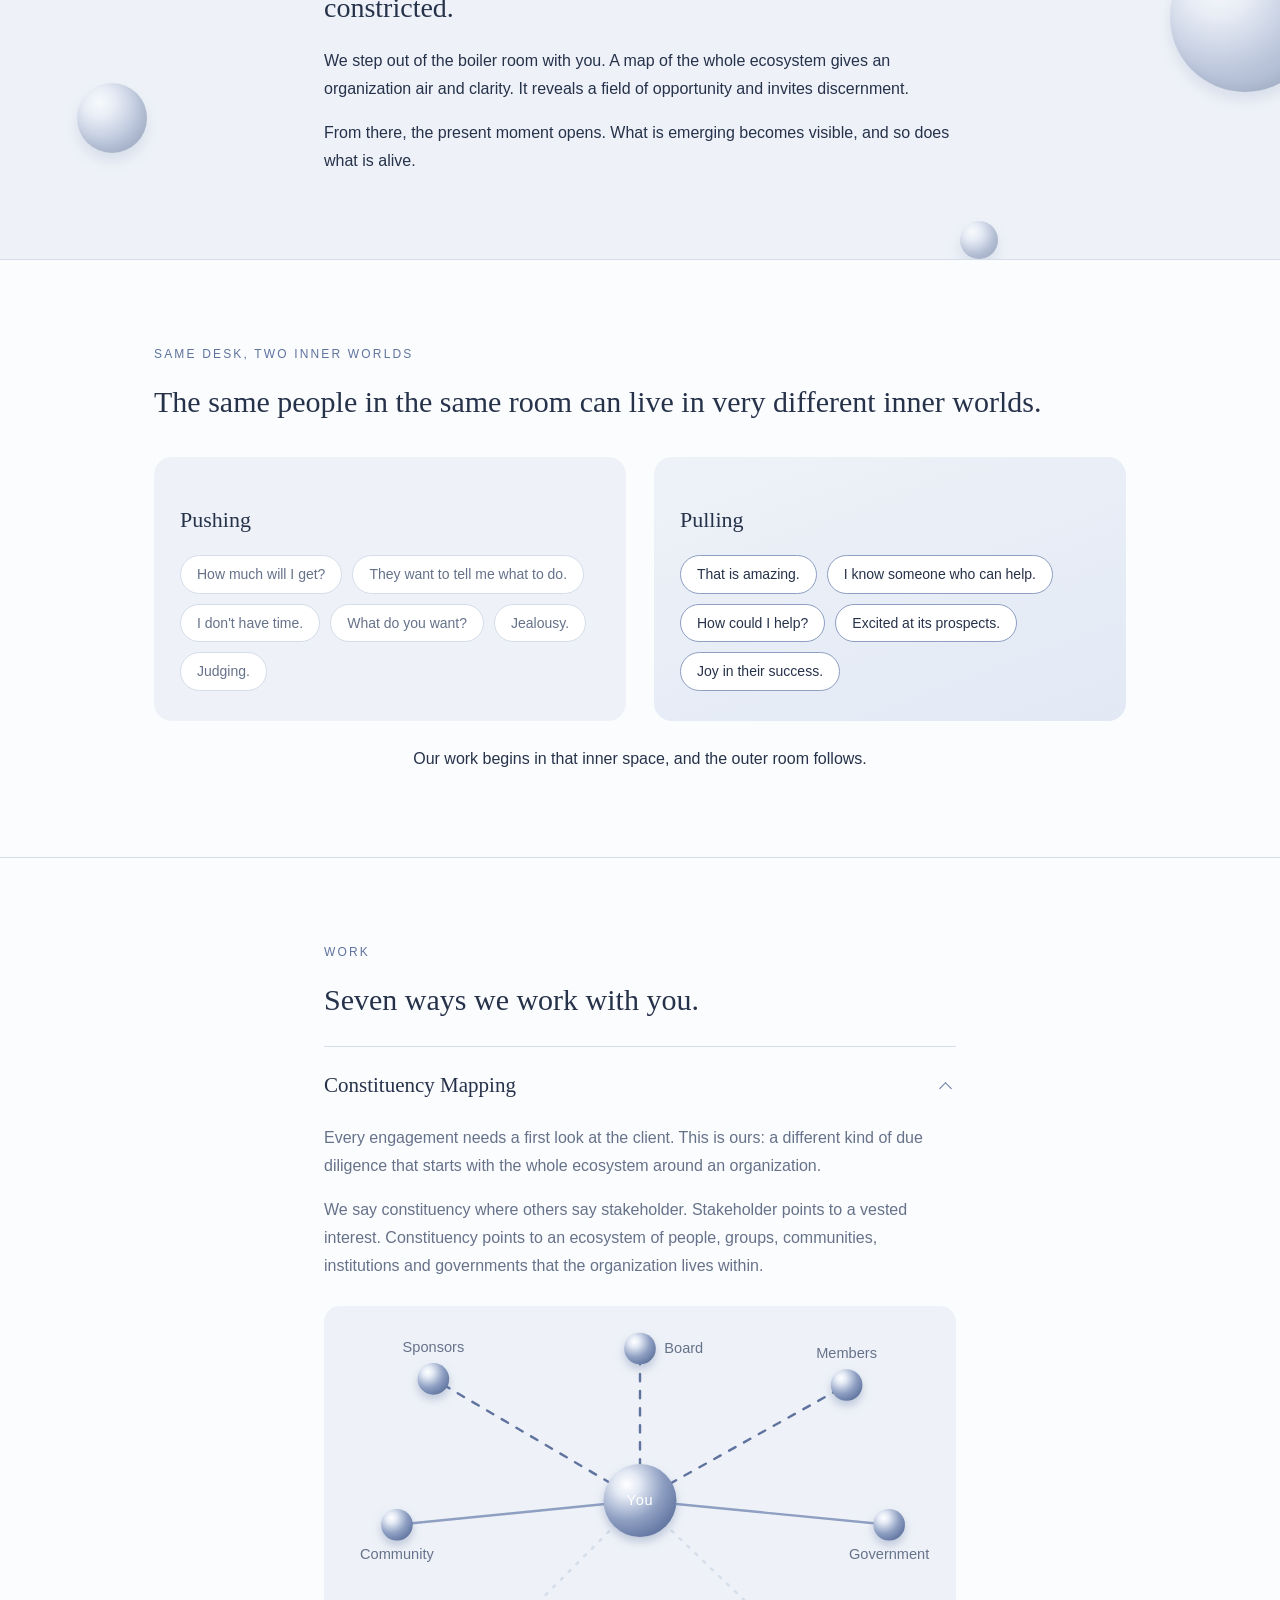
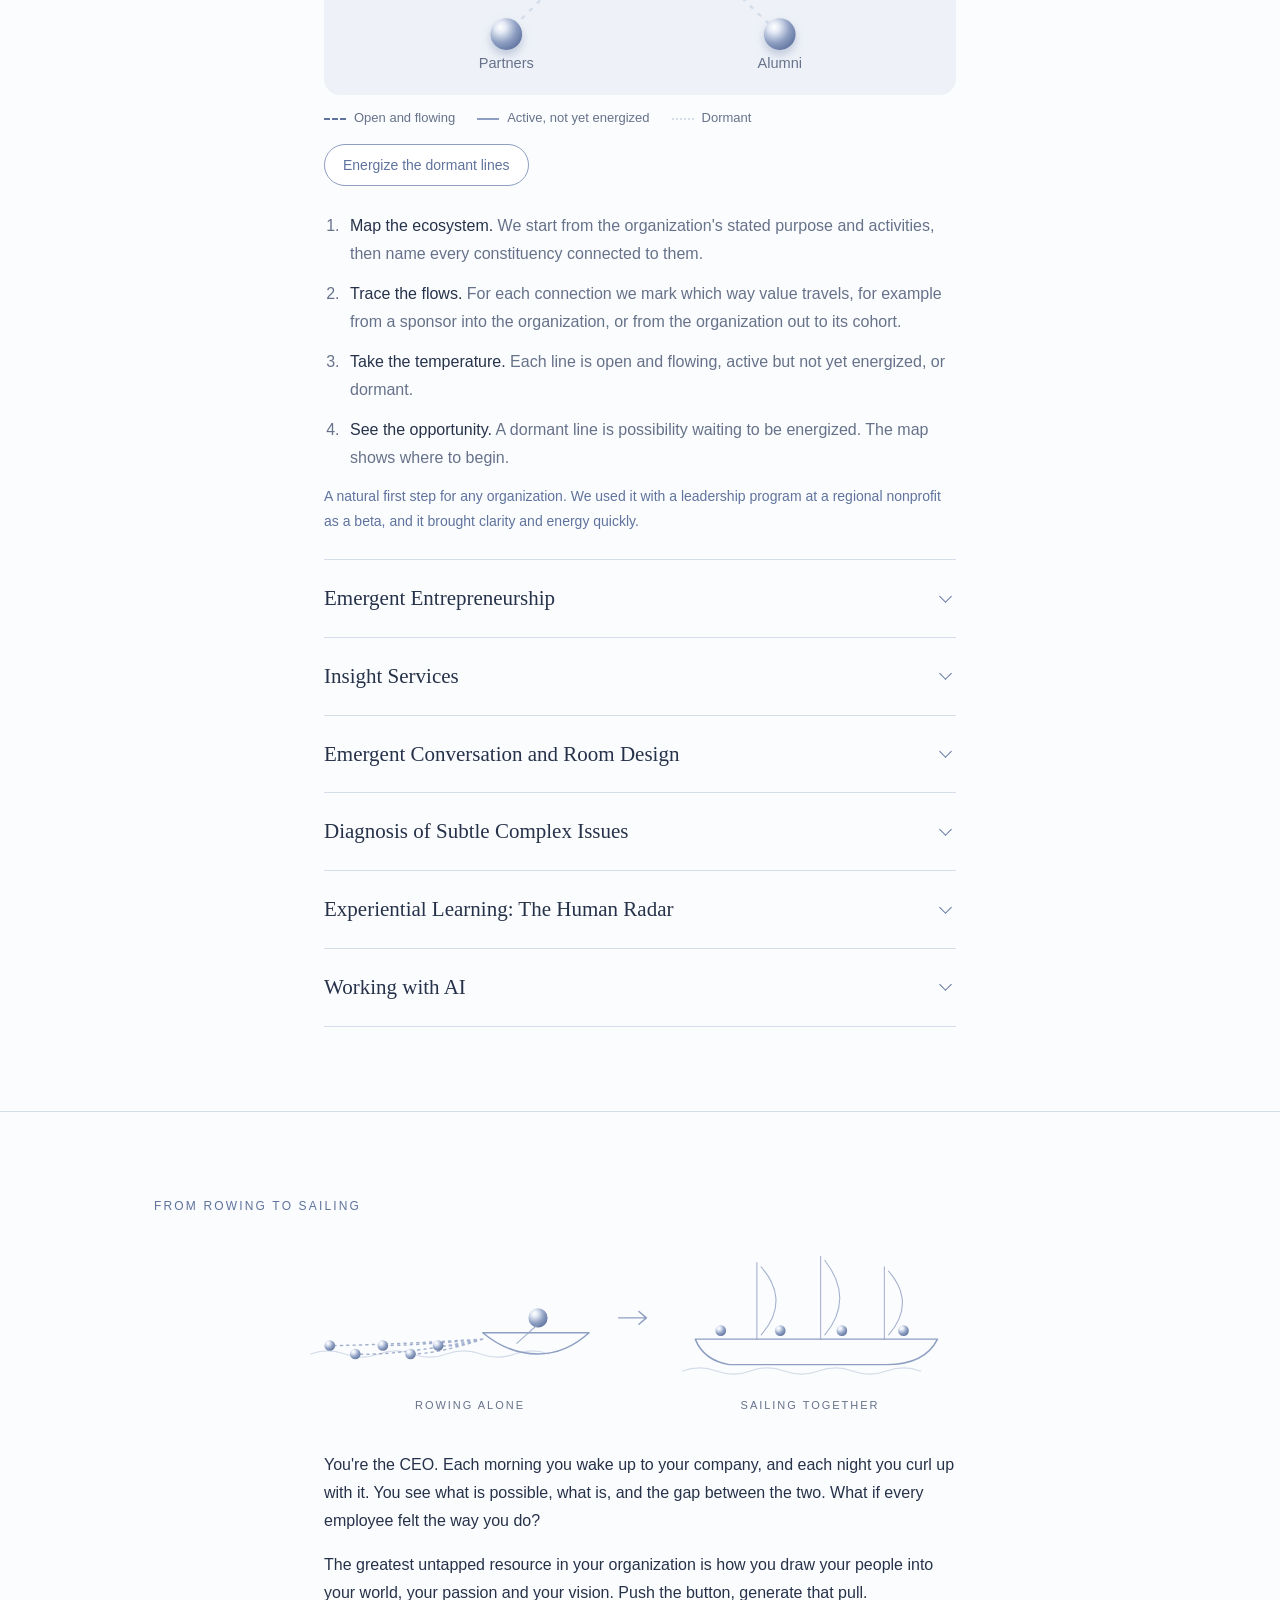
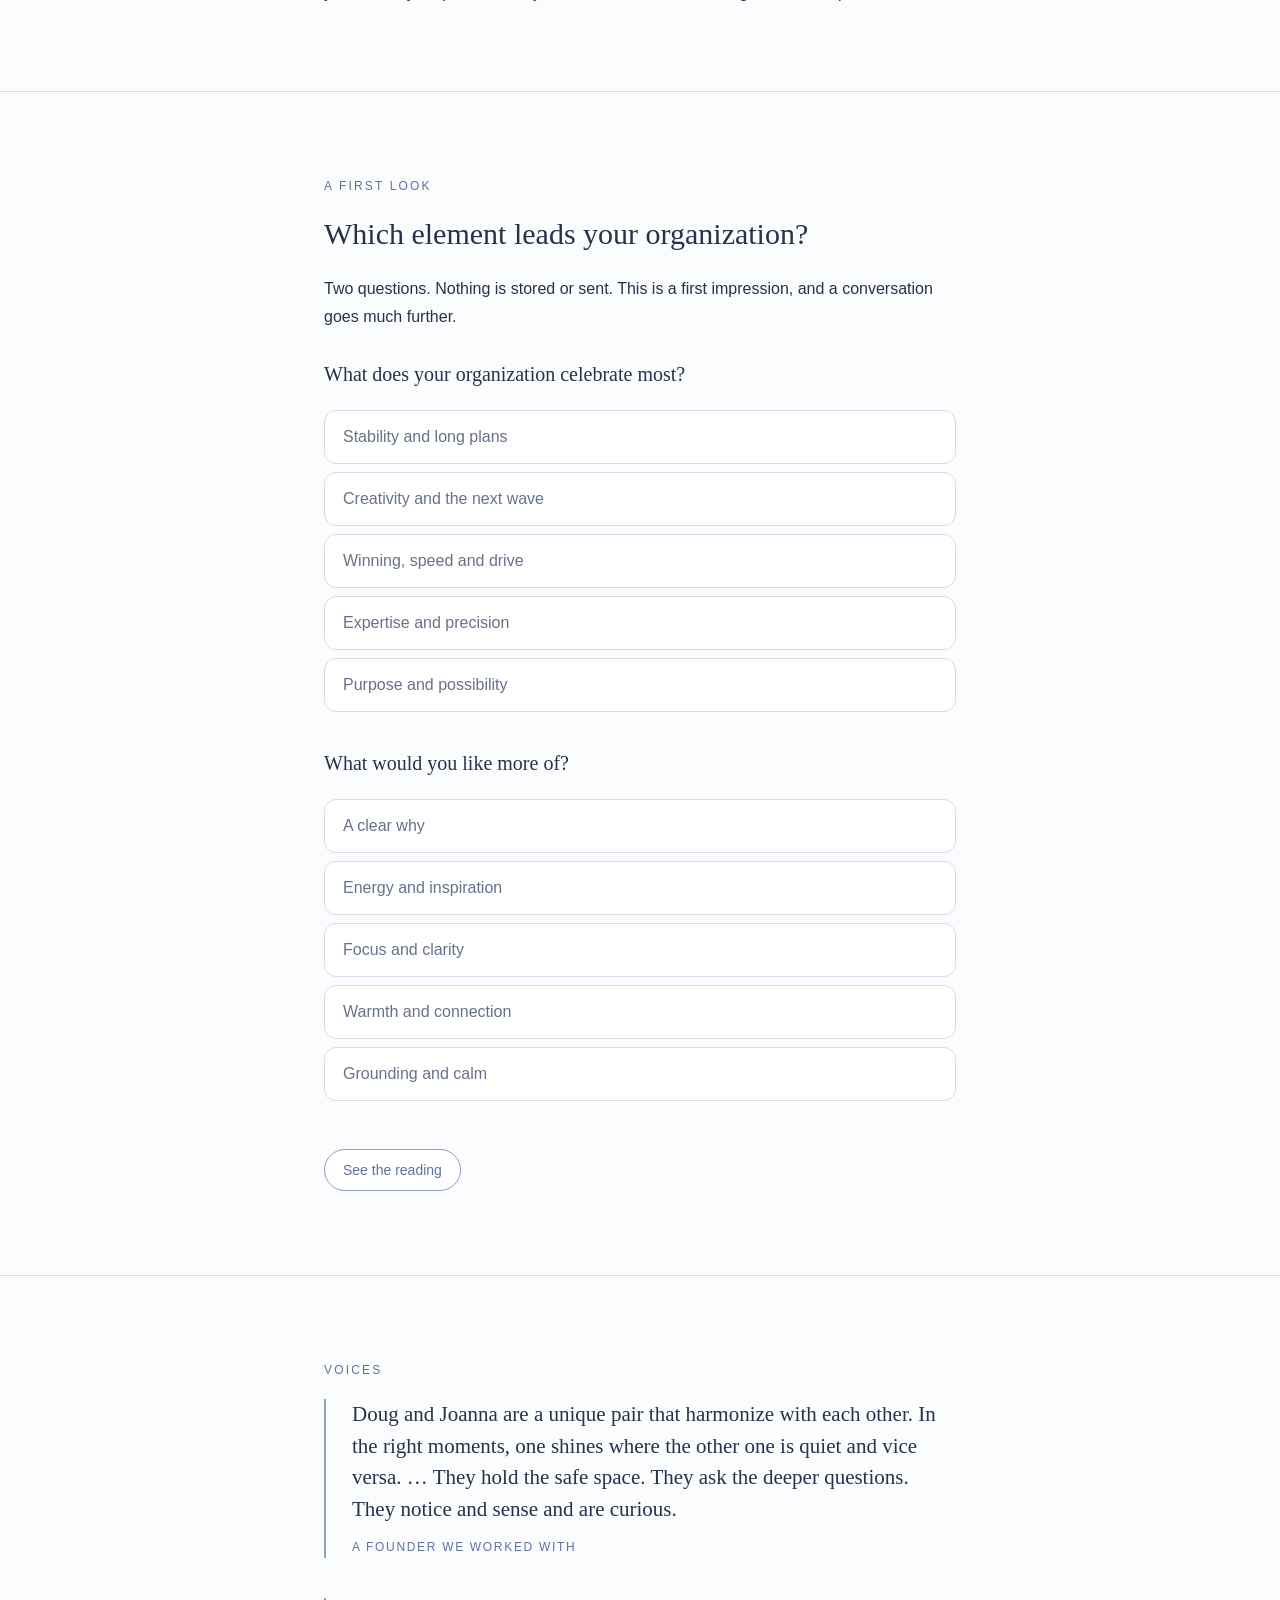
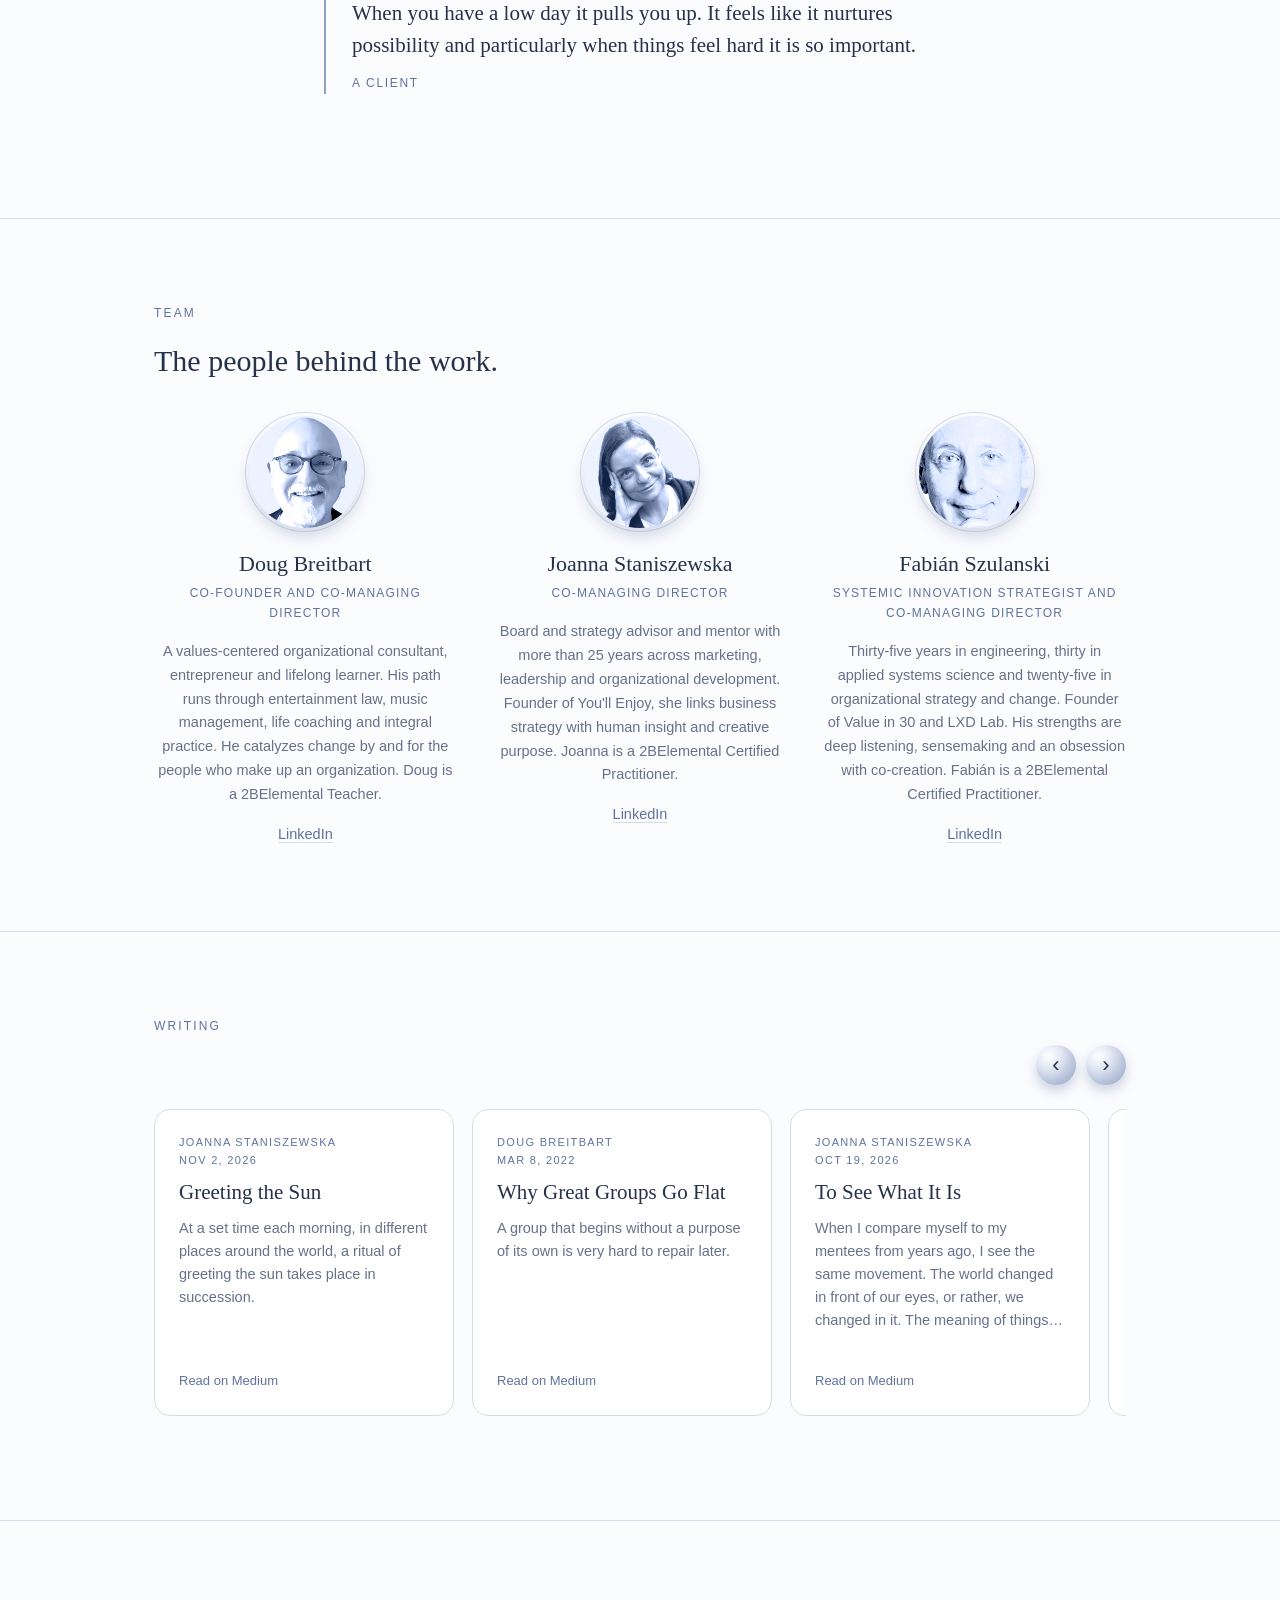
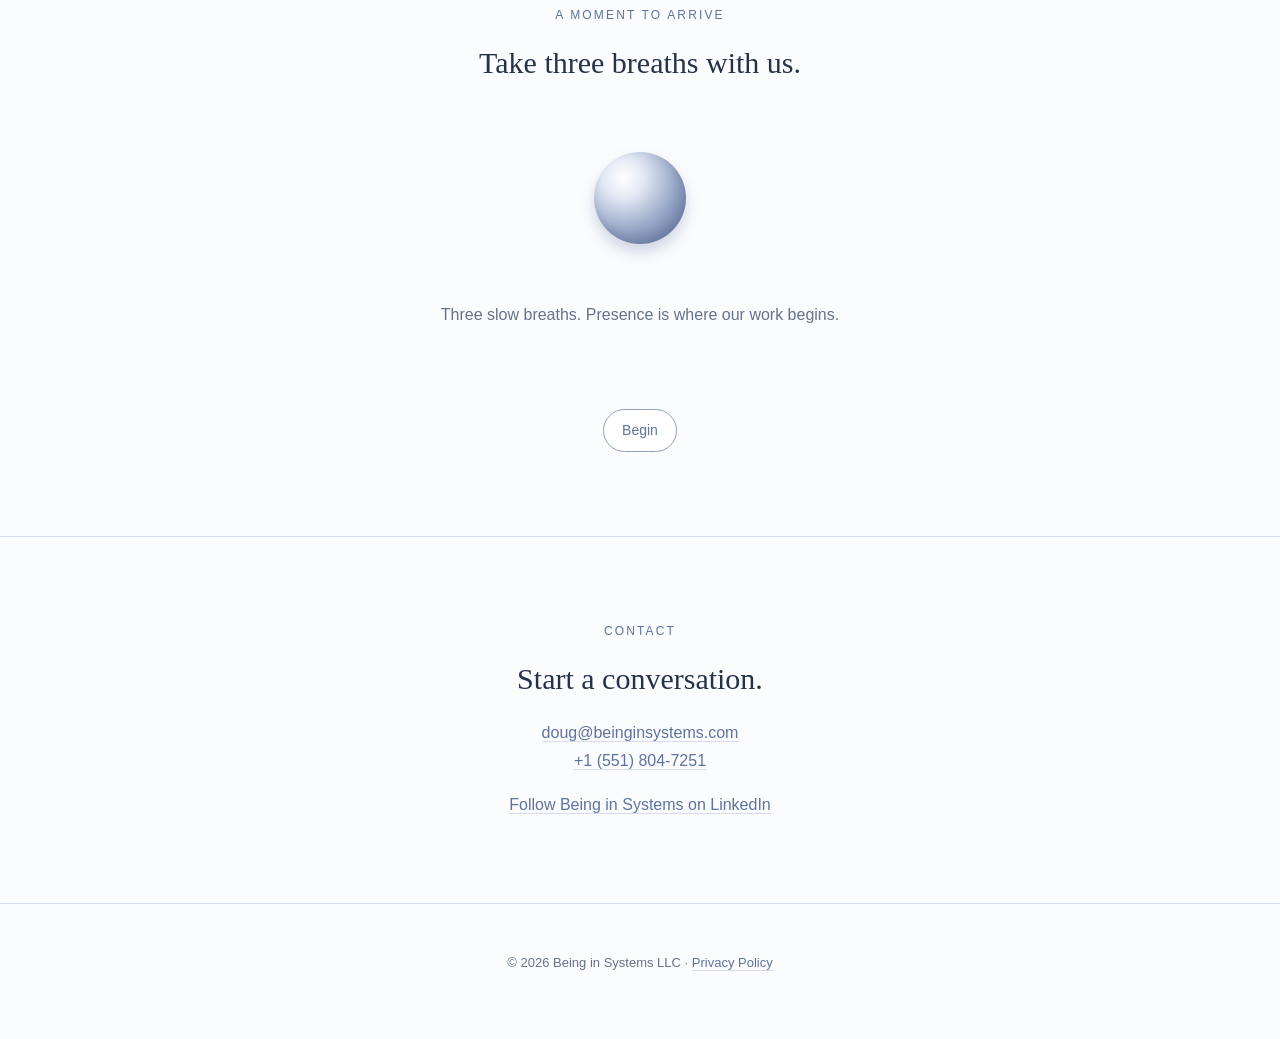
==== commit 38fc38b9: "Doug: 2BElemental Teacher Co-Authored-By: Claude Sonnet 5.5 <noreply@anthropic.com>" ====
--- a/index.html
+++ b/index.html
@@ -356,7 +356,7 @@
         <span class="ph"><img src="img/doug.png" width="112" height="112" alt="Doug Breitbart" /></span>
         <h3>Doug Breitbart</h3>
         <p class="role">Co-Founder and Co-Managing Director</p>
-        <p>A values-centered organizational consultant, entrepreneur and lifelong learner. His path runs through entertainment law, music management, life coaching and integral practice. He catalyzes change by and for the people who make up an organization. Doug is a 2BElemental Certified Teacher and Practitioner.</p>
+        <p>A values-centered organizational consultant, entrepreneur and lifelong learner. His path runs through entertainment law, music management, life coaching and integral practice. He catalyzes change by and for the people who make up an organization. Doug is a 2BElemental Teacher.</p>
         <p><a href="https://www.linkedin.com/in/dougbreitbart/" target="_blank" rel="noopener">LinkedIn</a></p>
       </article>
       <article class="person reveal">
